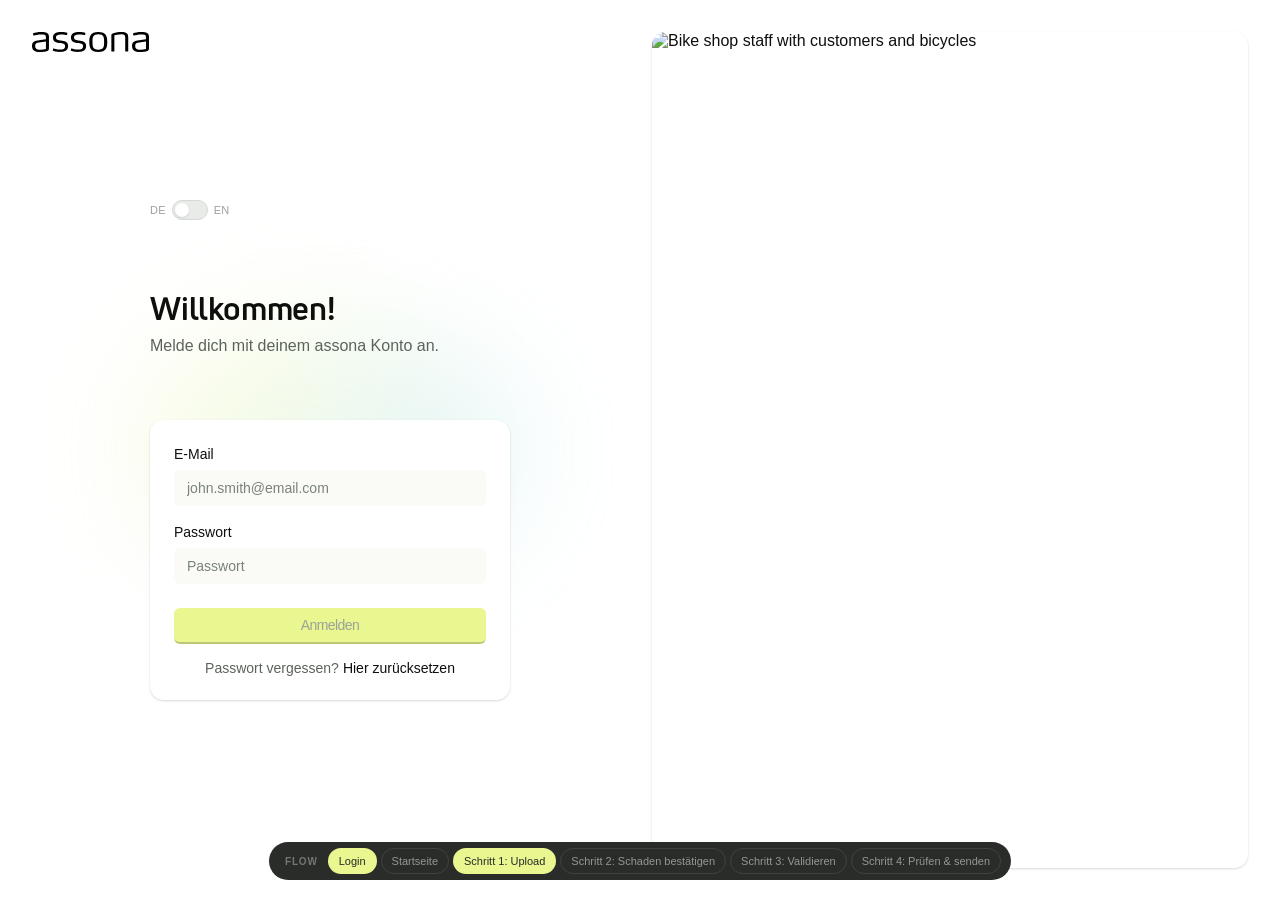
==== index.html @ 12885ab1 "New repository for assona-claims-funnel-prototype Pushing MVP prototype files to Github repository -" ====
<!DOCTYPE html>
<html lang="en">
  <head>
    <meta charset="UTF-8" />
    <meta
      name="viewport"
      content="width=device-width, initial-scale=1.0"
    />
    <title>Assona – Claims Funnel Prototype</title>
    <!-- Canonical design tokens from Figma export -->
    <link
      rel="stylesheet"
      href="resources/Tailwind%20config/assona-design-tokens.css"
    />
    <!-- Legacy → canonical token bridge -->
    <link
      rel="stylesheet"
      href="styles/tokens-bridge.css"
    />
    <!-- Shared layout + stepper/nav styles -->
    <link
      rel="stylesheet"
      href="styles/base.css"
    />
    <!-- Step 1 Upload + PDF card + agent + error overlay -->
    <link
      rel="stylesheet"
      href="styles/upload.css"
    />
    <!-- Step 2 Confirm Damage -->
    <link
      rel="stylesheet"
      href="styles/damage.css"
    />
    <!-- Step 3 Validate (accordion, Bauteil, Type VR/HR) -->
    <link
      rel="stylesheet"
      href="styles/validation.css"
    />
    <!-- Step 4 Review & Submit (summary card, modals) -->
    <link
      rel="stylesheet"
      href="styles/review.css"
    />
    <!-- Login + Welcome screens -->
    <link
      rel="stylesheet"
      href="styles/login.css"
    />
    <!-- Tabler Icons: https://tabler.io/icons -->
    <link
      rel="stylesheet"
      href="https://cdn.jsdelivr.net/npm/@tabler/icons-webfont@latest/tabler-icons.min.css"
    />
    <script src="locales/bundle.js"></script>
  </head>
  <body>
    <!-- View: Login -->
    <div id="view-login" class="view-screen active">
      <div class="login-shell">
        <div class="login-left">
          <div class="login-logo">
            <img
              src="images/logo/assona-simple_black.svg"
              alt=""
              class="login-logo-img"
              data-i18n-alt="common.logoAlt"
            />
          </div>
          <div class="login-form-wrap">
            <div class="login-grad"></div>
            <div class="login-lang-row login-lang-row-above-title">
              <span class="login-lang-label" aria-hidden="true">DE</span>
              <button type="button" class="login-lang-toggle" id="login-lang-toggle" aria-pressed="true" aria-label="Sprache: Deutsch / Language: English">
                <span class="login-lang-knob"></span>
              </button>
              <span class="login-lang-label" aria-hidden="true">EN</span>
            </div>
            <div class="login-heading">
              <h1 class="login-title" data-i18n="auth.login.title">Willkommen!</h1>
              <p class="login-sub" data-i18n="auth.login.subtitle">Melde dich mit deinem assona Konto an.</p>
            </div>
            <div class="login-card">
              <div class="login-card-stack">
                <div class="field-group">
                  <label class="field-label" for="l-email" data-i18n="auth.login.emailLabel">E‑Mail</label>
                  <div class="field-wrap">
                    <input
                      id="l-email"
                      class="field-input"
                      type="text"
                      inputmode="email"
                      placeholder="john.smith@email.com"
                      autocomplete="email"
                      data-i18n-placeholder="auth.login.emailPlaceholder"
                    />
                  </div>
                </div>
                <div class="field-group">
                  <label class="field-label" for="l-pass" data-i18n="auth.login.passwordLabel">Passwort</label>
                  <div class="field-wrap">
                    <input
                      id="l-pass"
                      class="field-input"
                      type="password"
                      placeholder="Passwort"
                      autocomplete="current-password"
                      data-i18n-placeholder="auth.login.passwordPlaceholder"
                    />
                    <button class="eye-btn" id="l-eye" type="button" data-i18n-aria-label="auth.login.togglePasswordAria">
                      <i id="l-eye-off" class="ti ti-eye icon-eye"></i>
                      <i id="l-eye-on" class="ti ti-eye-off icon-eye icon-eye--hidden"></i>
                    </button>
                  </div>
                </div>
                <div class="err-msg" id="l-err" data-i18n="auth.login.errorMessage">Die eingegebene E‑Mail-Adresse oder das Passwort ist nicht korrekt. Bitte überprüfe deine Eingabe und versuche es erneut.</div>
              </div>
              <div class="login-actions">
                <button class="btn-primary" id="l-btn" type="button" data-i18n="auth.login.submit">
                  Anmelden
                </button>
                <div class="forgot-row">
                  <span class="forgot-text" data-i18n="auth.login.forgotText">Passwort vergessen?</span>
                  <a class="forgot-link" href="#" data-i18n="auth.login.forgotLink">Hier zurücksetzen</a>
                </div>
              </div>
            </div>
          </div>
        </div>
        <div class="login-right">
          <div class="login-hero-grad"></div>
          <div class="login-hero-bikes">
            <img
              src="images/Bike%20Image.png"
              alt="Bike shop staff with customers and bicycles"
              class="login-hero-img"
            />
          </div>
        </div>
      </div>
    </div>

    <!-- View: Welcome (Homepage) -->
    <div id="view-home" class="view-screen">
      <div class="login-shell">
        <div class="login-left">
          <div class="login-logo">
            <img
              src="images/logo/assona-simple_black.svg"
              alt=""
              class="login-logo-img"
              data-i18n-alt="common.logoAlt"
            />
          </div>
          <div class="login-form-wrap">
            <div class="login-grad"></div>
            <div class="login-heading">
              <h1 class="login-title" data-i18n="auth.welcome.title">Willkommen, Bike Shop Berlin!</h1>
            </div>
            <div class="login-card">
              <p class="welcome-signed"><span data-i18n="auth.welcome.signedInAs">Du bist angemeldet als</span> <a href="#">admin@bikeshopberlin.de</a></p>
              <div class="welcome-ctas">
                <button class="btn-cta-primary" id="btn-welcome-report" type="button">
                  <i class="ti ti-file-report" aria-hidden="true"></i>
                  <span data-i18n="auth.welcome.reportClaim">Versicherungsfall melden</span>
                </button>
                <button class="btn-cta-secondary" id="btn-welcome-theft" type="button">
                  <i class="ti ti-bike" aria-hidden="true"></i>
                  <span data-i18n="auth.welcome.reportTheft">Diebstahl melden</span>
                </button>
                <button class="btn-logout" id="btn-welcome-logout" type="button">
                  <i class="ti ti-logout" aria-hidden="true"></i>
                  <span data-i18n="auth.welcome.logout">Abmelden</span>
                </button>
              </div>
            </div>
          </div>
        </div>
        <div class="login-right">
          <div class="login-hero-grad"></div>
          <div class="login-hero-bikes">
            <img
              src="images/Woman%20Image.png"
              alt="Customer filling a claim on a tablet"
              class="login-hero-img"
            />
          </div>
        </div>
      </div>
    </div>

    <!-- View: Funnel (4-step claim flow) -->
    <div id="view-funnel" class="view-screen">
      <div class="modal-shell">
        <!-- Nav Header (@nav-header) -->
        <header class="nav-header" data-component="@nav-header">
          <div class="nav-breadcrumb">
            <div class="nav-logo-dot">
              <img
                src="images/logo/Logo%20Avatar.svg"
                alt="Assona"
                class="nav-logo-img"
              />
            </div>
            <span class="nav-crumb-sep">›</span>
            <span class="nav-crumb" data-i18n="nav.breadcrumbHome">Startseite</span>
            <span class="nav-crumb-sep">›</span>
            <span class="nav-crumb active" data-i18n="nav.breadcrumbNewClaim">Neuer Schadenfall</span>
          </div>
          <button class="nav-close" type="button" data-i18n-aria-label="nav.closeAria">
            <i class="ti ti-x" aria-hidden="true"></i>
          </button>
        </header>

        <!-- Stepper (@stepper) -->
        <div
          class="stepper-wrap"
          data-component="@stepper"
        >
          <div class="stepper">
            <!-- Step 1 -->
            <div class="step-item">
              <div class="step-inline">
                <div class="step-line step-line--transparent"></div>
                <div class="step-dot">1</div>
                <div class="step-line"></div>
              </div>
              <span class="step-label" data-i18n="stepper.step1">Upload</span>
            </div>
            <!-- Step 2 -->
            <div class="step-item">
              <div class="step-inline">
                <div class="step-line"></div>
                <div class="step-dot">2</div>
                <div class="step-line"></div>
              </div>
              <span class="step-label" data-i18n="stepper.step2">Schaden bestätigen</span>
            </div>
            <!-- Step 3 -->
            <div class="step-item">
              <div class="step-inline">
                <div class="step-line"></div>
                <div class="step-dot">3</div>
                <div class="step-line"></div>
              </div>
              <span class="step-label" data-i18n="stepper.step3">Validieren</span>
            </div>
            <!-- Step 4 -->
            <div class="step-item">
              <div class="step-inline">
                <div class="step-line"></div>
                <div class="step-dot">4</div>
                <div class="step-line step-line--transparent"></div>
              </div>
              <span class="step-label" data-i18n="stepper.step4">Prüfen & senden</span>
            </div>
          </div>
        </div>

        <!-- Main content area: current step view is rendered here -->
        <main
          class="modal-content"
          aria-live="polite"
        >
          <input
            type="file"
            id="pdf-file-input"
            accept=".pdf,application/pdf"
            data-i18n-aria-label="upload.fileInputAria"
          />
          <div
            id="step-root"
            data-current-step="1"
          ></div>
        </main>

        <!-- PDF error overlay (step 1): shown when file is not a valid PDF -->
        <div class="pdf-error-overlay" id="pdf-error-overlay" aria-modal="true" aria-labelledby="pdf-error-title" role="dialog">
          <div class="pdf-error-dialog">
            <div class="pdf-error-header">
              <div class="pdf-error-title-row">
                <i class="ti ti-alert-triangle icon-alert" aria-hidden="true"></i>
                <span class="pdf-error-title" id="pdf-error-title" data-i18n="upload.pdfError.title">Wir konnten keine Daten aus deiner Rechnung extrahieren</span>
              </div>
              <button type="button" class="pdf-error-close" data-i18n-aria-label="upload.pdfError.closeAria">
                <i class="ti ti-x" aria-hidden="true"></i>
              </button>
            </div>
            <div class="pdf-error-body">
              <p class="pdf-error-text" data-i18n="upload.pdfError.body">Bitte versuche es mit einem neuen Datei-Upload erneut oder fahre mit der manuellen Bearbeitung im aktuellen Portal fort.</p>
            </div>
            <div class="pdf-error-footer">
              <button type="button" class="pdf-error-btn-secondary">
                <i class="ti ti-upload" aria-hidden="true"></i>
                <span data-i18n="upload.pdfError.uploadNew">Neue Rechnung hochladen</span>
              </button>
              <button type="button" class="pdf-error-btn-primary" data-i18n="upload.pdfError.continueManual">Mit manueller Bearbeitung fortfahren</button>
            </div>
          </div>
        </div>

        <!-- Step 3: validation tooltip & Bauteil dropdown (fixed, used when step 3 is active) -->
        <div id="validate-tooltip" aria-hidden="true" data-i18n="validation.tooltipCheck">Feld prüfen</div>
        <div id="bauteil-dropdown" role="listbox" data-i18n-aria-label="validation.bauteilAria"></div>
      </div>
    </div>

    <!-- Proto nav: Login | Welcome | Funnel steps -->
    <nav class="proto-nav" data-component="@proto-nav">
      <span class="proto-label" data-i18n="proto.flow">Flow</span>
      <button class="proto-btn cur" type="button" data-view-link="login" data-i18n="proto.login">Login</button>
      <button class="proto-btn" type="button" data-view-link="home" data-i18n="proto.home">Startseite</button>
      <button class="proto-btn" type="button" data-step-link="1" data-i18n="proto.step1">Schritt 1: Upload</button>
      <button class="proto-btn" type="button" data-step-link="2" data-i18n="proto.step2">Schritt 2: Schaden bestätigen</button>
      <button class="proto-btn" type="button" data-step-link="3" data-i18n="proto.step3">Schritt 3: Validieren</button>
      <button class="proto-btn" type="button" data-step-link="4" data-i18n="proto.step4">Schritt 4: Prüfen & senden</button>
    </nav>

    <script src="https://cdnjs.cloudflare.com/ajax/libs/pdf.js/3.11.174/pdf.min.js"></script>
    <script src="https://cdn.jsdelivr.net/npm/canvas-confetti@1.9.3/dist/confetti.browser.min.js"></script>
    <script type="module" src="scripts/app.js"></script>
  </body>
</html>
---- styles/tokens-bridge.css ----
/* Assona tokens bridge
 * Maps legacy prototype CSS variables (p*, a*, n*, e*, s*, etc.)
 * to the canonical design tokens defined in `Tailwind config/assona-design-tokens.css`.
 *
 * This lets existing step-specific styles keep their variable names
 * while the underlying values come from the shared design system.
 */

:root {
  /* Primary Teal (legacy --p*) → primary petrol scale */
  --p50:  var(--color-primary-50);
  --p100: var(--color-primary-100);
  --p200: var(--color-primary-200);
  --p300: var(--color-primary-300);
  --p400: var(--color-primary-400);
  --p500: var(--color-primary-500);
  --p600: var(--color-primary-600);
  --p700: var(--color-primary-700);

  /* Accent Lime (legacy --a*) → yellow‑green / accent scale */
  --a200: var(--color-accent-200);
  --a300: var(--color-accent-300);
  --a400: var(--color-accent-400);
  --a500: var(--color-accent-500);
  --a700: var(--color-accent-700);

  /* Neutral Green‑Gray (legacy --n*) → neutral scale */
  --n0:    var(--color-neutral-0);
  --n50:   var(--color-neutral-50);
  --n100:  var(--color-neutral-100);
  --n200:  var(--color-neutral-200);
  --n300:  var(--color-neutral-300);
  --n400:  var(--color-neutral-400);
  --n500:  var(--color-neutral-500);
  --n600:  var(--color-neutral-600);
  --n700:  var(--color-neutral-700);
  --n800:  var(--color-neutral-800);
  --n900:  var(--color-neutral-900);
  --n1000: var(--color-neutral-1000);

  /* Error Coral (legacy --e*) → red / error scale */
  --e50:  var(--color-error-50);
  --e100: var(--color-error-100);
  --e300: var(--color-error-300);
  --e600: var(--color-error-600);
  --e700: var(--color-error-700);

  /* Success (legacy --s*) → success scale */
  --s50:  var(--color-success-50,  #F0FDF4);
  --s100: var(--color-success-100, #DCFCE7);
  --s500: var(--color-success-500);
  --s600: var(--color-success-600);
  --s700: var(--color-success-700);

  /* Pastel Petrol (legacy --petrol*) → pastel petrol scale */
  --petrol100: var(--color-petrol-100);
  --petrol200: var(--color-petrol-200);

  /* Pastel Yellow (legacy --pastelY*) → pastel sage (earthy) scale */
  --pastelY50:  var(--color-sage-50);
  --pastelY100: var(--color-sage-100);
  --pastelY200: var(--color-sage-200);

  /* Typography families (legacy ff vars) → token families */
  /* Headings: prefer Uni Neue, fallback to Inter */
  --ff-heading: 'Uni Neue', var(--font-family-heading, 'Inter', sans-serif);
  /* Body: Inter */
  --ff-body:    var(--font-family-body, 'Inter', sans-serif);

  /* Radii and shadows: reuse system tokens where possible */
  --r-xs:  var(--radius-xs, 4px);
  --r-sm:  var(--radius-sm, 6px);
  --r-md:  var(--radius-md, 10px);
  --r-lg:  var(--radius-lg, 14px);
  --r-xl:  var(--radius-xl, 20px);

  --shadow-xs:      var(--shadow-xs);
  --shadow-sm:      var(--shadow-sm);
  --shadow-md:      var(--shadow-md);
  --shadow-lg:      var(--shadow-lg);
  --shadow-overlay: var(--shadow-modal, var(--shadow-xl));
}
---- styles/base.css ----
/* Assona prototype – shared layout + core components
 * Uses design tokens from `Tailwind config/assona-design-tokens.css`
 * and legacy aliases from `styles/tokens-bridge.css`.
 */

/* Reset + base */
@font-face {
  font-family: 'Uni Neue';
  src:
    url('../resources/Design%20tokens/3-Typography/Uni-Neue-Font/Uni-Neue-Bold.woff2')
      format('woff2'),
    url('../resources/Design%20tokens/3-Typography/Uni-Neue-Font/Uni-Neue-Bold.otf')
      format('opentype');
  font-weight: 700;
  font-style: normal;
  font-display: swap;
}

@font-face {
  font-family: 'Uni Neue';
  src:
    url('../resources/Design%20tokens/3-Typography/Uni-Neue-Font/Uni-Neue-Regular.woff2')
      format('woff2'),
    url('../resources/Design%20tokens/3-Typography/Uni-Neue-Font/Uni-Neue-Regular.otf')
      format('opentype');
  font-weight: 400;
  font-style: normal;
  font-display: swap;
}

*,
*::before,
*::after {
  box-sizing: border-box;
  margin: 0;
  padding: 0;
}

html,
body {
  width: 100%;
  height: 100%;
  overflow: hidden;
  background: var(--color-sage-50, #fafbf7);
  font-family: var(--ff-body, system-ui, -apple-system, BlinkMacSystemFont, sans-serif);
  color: var(--color-text-primary, #0d0f0d);
}

svg {
  display: block;
}

button {
  font-family: inherit;
  border: none;
  background: none;
  padding: 0;
  color: inherit;
}

/* App shell – single viewport modal wrapper */
.app-shell {
  position: fixed;
  inset: 8px;
  display: flex;
  align-items: stretch;
  justify-content: stretch;
}

.modal-shell {
  position: relative;
  width: 100%;
  height: 100%;
  background: var(--n0);
  border-radius: var(--r-lg);
  box-shadow: none;
  display: flex;
  flex-direction: column;
  overflow: hidden;
}

@media (max-width: 1023px) {
  .modal-shell {
    overflow-y: auto;
  }
}

/* Nav header */
.nav-header {
  background: var(--n0);
  height: 40px;
  display: flex;
  align-items: center;
  justify-content: space-between;
  padding: 0 24px;
  border-bottom: 1px solid var(--n100);
  flex-shrink: 0;
}

.nav-breadcrumb {
  display: flex;
  align-items: center;
  gap: 6px;
}

.nav-logo-dot {
  display: flex;
  align-items: center;
  justify-content: center;
}

.nav-logo-img {
  display: block;
  height: 16px;
  width: auto;
}

.nav-crumb-sep {
  color: var(--n400);
  font-size: 13px;
}

.nav-crumb {
  font-size: 14px;
  color: var(--n600);
}

.nav-crumb.active {
  color: var(--n1000);
}

.nav-close {
  width: 20px;
  height: 20px;
  cursor: pointer;
  color: var(--n600);
  display: flex;
  align-items: center;
  justify-content: center;
  border-radius: 4px;
  transition: background 0.15s, color 0.15s;
}

.nav-close:hover {
  background: var(--n100);
  color: var(--n900);
}

.nav-close .ti {
  font-size: 1.125rem;
}

/* Stepper */
.stepper-wrap {
  height: 80px;
  display: flex;
  align-items: center;
  justify-content: center;
  padding: 16px;
  flex-shrink: 0;
}

.stepper {
  display: flex;
  align-items: flex-start;
  width: 640px;
}

.step-item {
  flex: 1;
  display: flex;
  flex-direction: column;
  gap: 4px;
  align-items: center;
}

.step-inline {
  display: flex;
  align-items: center;
  width: 100%;
  gap: 8px;
}

.step-line {
  flex: 1;
  height: 1px;
  background: var(--n200);
  min-width: 0;
}

.step-line--transparent {
  background: transparent;
}

.step-line.done {
  background: var(--a400);
}

.step-line.hidden {
  background: transparent;
}

.step-dot {
  width: 28px;
  height: 28px;
  border-radius: 999px;
  flex-shrink: 0;
  display: flex;
  align-items: center;
  justify-content: center;
  font-size: 12px;
  font-weight: 600;
  background: var(--n100);
  color: var(--n500);
}

.step-dot.active {
  background: var(--a400);
  color: var(--n1000);
  box-shadow: var(--shadow-xs);
}

.step-dot.done {
  background: var(--a400);
  color: var(--n1000);
}

.step-dot.done .ti {
  font-size: 14px;
}

.step-label {
  font-size: 14px;
  color: var(--n500);
  display: block;
  width: 100%;
  text-align: center;
  white-space: nowrap;
}

/* For first and last steps, the hidden line should not
   occupy flex space, so the dot remains centered in the step. */
/* Hidden connector lines keep layout but are visually invisible */
.step-line.hidden {
  background: transparent;
}

.step-label.active {
  color: var(--n1000);
  font-weight: 500;
}

.step-label.done {
  color: var(--n700);
}

/* Global heading typography – Uni Neue */
h1,
h2,
h3 {
  font-family: 'Uni Neue', var(--ff-heading), system-ui, -apple-system,
    BlinkMacSystemFont, sans-serif;
  font-weight: 700;
}

h4 {
  font-family: 'Uni Neue', var(--ff-heading), system-ui, -apple-system,
    BlinkMacSystemFont, sans-serif;
  font-weight: 400;
}

/* Content area */
.modal-content {
  flex: 1;
  min-height: 0;
  display: flex;
  align-items: stretch;
  overflow-y: auto;
  overflow-x: hidden;
  position: relative;
}

#step-root {
  position: relative;
  flex: 1;
  min-height: 0;
  min-width: 0;
  display: flex;
  flex-direction: column;
  align-items: stretch;
}

/* Generic confirmation overlay (used by validation/review back dialogs) */
.confirm-overlay {
  position: fixed;
  inset: 0;
  z-index: 120;
  background: rgba(13, 15, 13, 0.28);
  display: none;
  align-items: center;
  justify-content: center;
}
.confirm-overlay.visible {
  display: flex;
}
.confirm-modal {
  width: 400px;
  max-width: calc(100vw - 40px);
  background: #ffffff;
  border-radius: var(--r-lg);
  box-shadow: var(--shadow-modal, 0 18px 45px rgba(5, 8, 16, 0.18));
  display: flex;
  flex-direction: column;
  overflow: hidden;
}
.confirm-modal-header {
  padding: 20px 24px 8px;
}
.confirm-modal-title {
  font-family: var(--ff-heading);
  font-size: 18px;
  font-weight: 700;
  color: var(--n1000);
}
.confirm-modal-body {
  padding: 0 24px 16px;
  font-size: 14px;
  color: var(--n700);
  line-height: 20px;
}
.confirm-modal-footer {
  padding: 16px 24px 20px;
  display: flex;
  justify-content: flex-end;
  gap: 12px;
  border-top: 1px solid var(--n100);
}
.confirm-btn-secondary {
  height: 40px;
  padding: 0 16px;
  border-radius: var(--r-sm);
  border: 1px solid var(--n200);
  background: var(--n0);
  font-family: var(--ff-body);
  font-size: 14px;
  font-weight: 500;
  color: var(--n700);
  cursor: pointer;
  transition: background 0.15s;
}
.confirm-btn-secondary:hover {
  background: var(--n50);
}
.confirm-btn-primary {
  height: 40px;
  padding: 0 18px;
  border-radius: var(--r-sm);
  border: none;
  border-bottom: 2px solid rgba(5, 8, 16, 0.2);
  background: var(--a300);
  font-family: var(--ff-body);
  font-size: 14px;
  font-weight: 500;
  color: var(--n1000);
  cursor: pointer;
  transition: all 0.15s;
}
.confirm-btn-primary:hover {
  background: var(--a400);
  transform: translateY(-1px);
}

/* Proto nav (bottom floating bar) */
.proto-nav {
  position: fixed;
  bottom: 20px;
  left: 50%;
  transform: translateX(-50%);
  background: rgba(13, 15, 13, 0.88);
  backdrop-filter: blur(12px);
  border-radius: 100px;
  padding: 6px 10px;
  display: flex;
  align-items: center;
  gap: 4px;
  z-index: 999;
  box-shadow: var(--shadow-lg);
}

.proto-label {
  font-size: 10px;
  font-weight: 600;
  color: rgba(255, 255, 255, 0.35);
  letter-spacing: 0.8px;
  text-transform: uppercase;
  padding: 0 6px;
}

.proto-btn {
  height: 26px;
  padding: 0 10px;
  border-radius: 100px;
  border: 1px solid rgba(255, 255, 255, 0.1);
  background: transparent;
  font-size: 11px;
  font-weight: 500;
  color: rgba(255, 255, 255, 0.5);
  cursor: pointer;
  transition: all 0.15s;
  white-space: nowrap;
  text-decoration: none;
  display: flex;
  align-items: center;
}

.proto-btn:hover {
  background: rgba(255, 255, 255, 0.1);
  color: #ffffff;
}

.proto-btn.cur {
  background: var(--a300);
  border-color: transparent;
  color: var(--n900);
}

/* Generic helpers */
.hidden {
  display: none !important;
}

.visually-hidden {
  position: absolute;
  width: 1px;
  height: 1px;
  padding: 0;
  margin: -1px;
  overflow: hidden;
  clip: rect(0, 0, 0, 0);
  border: 0;
}
---- styles/upload.css ----
/* Step 1 – Upload (idle → loading → agent + PDF card).
 * Shared: PDF card, agent steps, PDF error overlay. Icons: Tabler (tabler.io/icons).
 */

@keyframes spin {
  to { transform: rotate(360deg); }
}

#pdf-file-input {
  display: none;
}

/* ─── Upload content & card (Figma: node 4390-131586) ─── */
.upload-content {
  flex: 1;
  display: flex;
  align-items: center;
  justify-content: center;
  background: #ffffff;
  padding: 24px;
  position: relative;
}
/* Soft gradient behind upload card (Figma: depth behind card) */
.upload-content .upload-grad {
  position: absolute;
  width: 560px;
  height: 320px;
  left: 50%;
  top: 50%;
  transform: translate(-50%, -50%);
  opacity: 0.35;
  pointer-events: none;
  z-index: 0;
}
.upload-content .upload-grad::before {
  content: '';
  position: absolute;
  inset: 0;
  background: linear-gradient(125.5deg, rgba(234, 246, 143, 0.6) 18.7%, rgba(144, 214, 218, 0.5) 68.7%);
  filter: blur(55px);
  border-radius: 50%;
}
.upload-card {
  width: 448px;
  background: #ffffff;
  border-radius: var(--r-lg);
  box-shadow: var(--shadow-sm, 0 1px 3px rgba(0, 0, 0, 0.1), 0 1px 2px rgba(0, 0, 0, 0.06));
  padding: 40px 32px 32px;
  display: flex;
  flex-direction: column;
  gap: 24px;
  align-items: center;
  position: relative;
  z-index: 1;
}
.upload-header {
  text-align: center;
  display: flex;
  flex-direction: column;
  gap: 8px;
}
.upload-title {
  font-family: var(--ff-heading);
  font-weight: 800;
  font-size: 24px;
  line-height: 28px;
  letter-spacing: -0.14px;
  color: var(--n1000);
}
.upload-sub {
  font-size: 16px;
  color: var(--n700);
}
.upload-zone {
  display: flex;
  flex-direction: column;
  gap: 12px;
  align-items: center;
}
.btn-upload {
  height: 44px;
  padding: 0 20px;
  border-radius: var(--r-sm);
  border: none;
  border-bottom: 2px solid rgba(5, 8, 16, 0.2);
  background: var(--a300);
  font-family: var(--ff-body);
  font-size: 16px;
  font-weight: 500;
  color: var(--n1000);
  cursor: pointer;
  display: flex;
  align-items: center;
  gap: 8px;
  transition: all 0.2s;
}
.btn-upload:hover {
  background: var(--a500);
  transform: translateY(-1px);
  box-shadow: 0 4px 12px rgba(0, 0, 0, 0.15);
}
.upload-or {
  font-size: 12px;
  color: var(--n700);
}
.upload-drag {
  font-size: 14px;
  color: var(--n1000);
  cursor: pointer;
}
.upload-drag:hover {
  text-decoration: underline;
}

.upload-drop-area {
  position: absolute;
  inset: 0;
  border: 2px dashed var(--n300);
  border-radius: var(--r-lg);
  opacity: 0;
  transition: opacity 0.2s;
  pointer-events: none;
}
.upload-drop-area.drag {
  opacity: 1;
  background: rgba(77, 181, 196, 0.04);
}

/* ─── Loading preview (Figma: 4390-131598) ─── */
.upload-preview-loading {
  display: none;
  flex: 1;
  min-height: 0;
  align-items: center;
  justify-content: center;
  position: absolute;
  inset: 0;
  z-index: 2;
  background: #ffffff;
  overflow: hidden;
}
/* Gradient behind loading preview card */
.upload-preview-loading::before {
  content: '';
  position: absolute;
  inset: 0;
  width: 100%;
  height: 100%;
  background: radial-gradient(ellipse 70% 60% at 50% 45%, rgba(234, 246, 143, 0.35) 0%, transparent 55%),
              radial-gradient(ellipse 60% 50% at 50% 55%, rgba(144, 214, 218, 0.25) 0%, transparent 50%);
  pointer-events: none;
  z-index: 0;
}
.upload-preview-loading.active {
  display: flex !important;
}
/* Loading preview card (Figma: node 4390-131598) */
.loading-preview-card {
  position: relative;
  z-index: 1;
  width: 340px;
  background: #ffffff;
  border-radius: 14px;
  box-shadow: var(--shadow-md, 0 4px 6px rgba(0, 0, 0, 0.07), 0 2px 4px rgba(0, 0, 0, 0.06));
  padding: 36px 32px 32px;
  display: flex;
  flex-direction: column;
  align-items: center;
  gap: 14px;
}
.loading-preview-text {
  font-size: 14px;
  font-weight: 400;
  color: var(--n700, #5c635c);
  line-height: 20px;
}
.loading-spinner {
  width: 22px;
  height: 22px;
  border: 2px solid var(--n200, #e8ebe8);
  border-top-color: var(--n700, #5c635c);
  border-radius: 50%;
  animation: spin 0.75s linear infinite;
}

/* ─── Agent split: 50% left, 50% right, fixed 24px gutter; PDF right-aligned, steps left-aligned ─── */
.upload-agent {
  display: none;
  position: absolute;
  inset: 0;
  padding: 24px 16px;
  gap: 24px;
  align-items: stretch;
  justify-content: stretch;
  overflow: visible;
  background: #ffffff;
}
.upload-agent.active {
  display: flex !important;
  z-index: 1;
}

/* Left panel: 50%. PDF card anchored to the right edge; overflow: visible so shadow is not clipped. */
.upload-agent-left {
  flex: 1 1 0;
  min-width: 0;
  display: flex;
  align-items: flex-start;
  justify-content: flex-end;
  padding: 0;
  overflow: visible;
  position: relative;
  transition: padding 0.25s cubic-bezier(0.4, 0, 0.2, 1);
}
.upload-agent-left .pdf-card {
  margin-left: auto;
}
.upload-agent-left.pdf-expanded {
  align-items: stretch;
  justify-content: stretch;
}
/* Expand from top-right: card stays anchored at top-right and grows left/down. */
.upload-agent-left.pdf-expanded .pdf-card {
  position: absolute;
  right: 0;
  top: 0;
  width: 100%;
  height: 100%;
  margin-left: 0;
}
.upload-agent-right-inner {
  width: 100%;
  max-width: 208px;
  display: flex;
  flex-direction: column;
  gap: 4px;
}

/* Right panel: 50%. Steps block anchored to the left edge (align-items: flex-start). */
.upload-agent-right {
  flex: 1 1 0;
  min-width: 0;
  display: flex;
  flex-direction: column;
  align-items: flex-start;
  justify-content: flex-start;
  padding: 0;
  overflow: auto;
}

/* ─── PDF card (same as index_03: expand/collapse) ─── */
.pdf-card {
  width: 416px;
  height: 474px;
  flex-shrink: 0;
  background: #ffffff;
  border-radius: 14px;
  box-shadow: 0 10px 24px rgba(0, 0, 0, 0.08), 0 4px 6px rgba(0, 0, 0, 0.05);
  display: flex;
  flex-direction: column;
  overflow: hidden;
  transition: width 0.25s cubic-bezier(0.4, 0, 0.2, 1),
              height 0.25s cubic-bezier(0.4, 0, 0.2, 1),
              border-radius 0.25s cubic-bezier(0.4, 0, 0.2, 1);
}
.pdf-card.expanded {
  border-radius: 10px;
}
.pdf-toolbar {
  height: 40px;
  flex-shrink: 0;
  display: flex;
  align-items: center;
  justify-content: space-between;
  padding: 0 14px;
  border-bottom: 0.833px solid #e8ebe8;
  background: #ffffff;
}
.pdf-nav {
  display: flex;
  align-items: center;
  gap: 7px;
}
.pdf-nav-btn {
  width: 24px;
  height: 24px;
  border-radius: 6.75px;
  border: 0.833px solid rgba(0, 0, 0, 0.1);
  background: #ffffff;
  opacity: 0.5;
  font-size: 15px;
  line-height: 1;
  color: #282b28;
  cursor: pointer;
  display: flex;
  align-items: center;
  justify-content: center;
  transition: opacity 0.15s;
}
.pdf-nav-btn:hover {
  opacity: 0.8;
}
.pdf-page-info {
  font-size: 12.25px;
  color: #5c635c;
  margin: 0 4px;
  white-space: nowrap;
}
.pdf-toolbar-right {
  display: flex;
  align-items: center;
  gap: 8px;
  margin-left: auto;
}
.pdf-toolbar-divider {
  width: 1px;
  height: 16px;
  background: rgba(5, 8, 16, 0.1);
  flex-shrink: 0;
}
.pdf-expand-btn {
  width: 24px;
  height: 24px;
  border-radius: 6.75px;
  border: 0.833px solid rgba(0, 0, 0, 0.1);
  background: #fff;
  flex-shrink: 0;
  display: flex;
  align-items: center;
  justify-content: center;
  cursor: pointer;
  transition: background 0.15s;
  color: var(--n700);
}
.pdf-expand-btn:hover {
  background: var(--n100);
}
.pdf-expand-btn.active {
  background: var(--pastelY100, #f5f7ed);
  border-color: var(--a400);
  color: var(--n900);
}
.pdf-zoom {
  display: flex;
  align-items: center;
  gap: 7px;
}
.pdf-zoom-btn {
  width: 24px;
  height: 24px;
  border-radius: 6.75px;
  border: 0.833px solid rgba(0, 0, 0, 0.1);
  background: #ffffff;
  font-size: 15px;
  line-height: 1;
  color: #282b28;
  cursor: pointer;
  display: flex;
  align-items: center;
  justify-content: center;
  transition: background 0.15s;
}
.pdf-zoom-btn:hover {
  background: #f4f6f4;
}
.pdf-zoom span {
  font-size: 12.25px;
  color: #5c635c;
  min-width: 32px;
  text-align: center;
}
.pdf-body {
  flex: 1;
  min-height: 0;
  overflow: hidden;
  display: flex;
  flex-direction: column;
  background: #f5f7ed;
}

/* PDF.js canvas viewer (shown when a PDF is loaded) */
.pdf-canvas-wrap {
  flex: 1;
  overflow: scroll;
  display: none;
  background: #f5f7ed;
  padding: 12px;
  box-sizing: border-box;
  min-width: 0;
  align-items: center;
  justify-content: center;
  scrollbar-width: none;
  -ms-overflow-style: none;
}
.pdf-canvas-wrap.loaded {
  display: flex;
}
.pdf-canvas-wrap::-webkit-scrollbar {
  width: 0;
  height: 0;
  background: transparent;
}
#pdf-canvas {
  display: block;
  box-shadow: 0 2px 8px rgba(0, 0, 0, 0.15);
  border-radius: 2px;
  max-width: none;
}

.pdf-real-iframe {
  width: 100%;
  flex: 1;
  border: none;
  display: block;
}
.pdf-fallback {
  display: block;
  flex: 1;
  overflow: auto;
  padding: 12px;
  font-size: 8px;
  color: #5c635c;
  line-height: 1.5;
  background: #ffffff;
  /* Hide scrollbar, keep scroll behaviour */
  scrollbar-width: none;
  -ms-overflow-style: none;
}
.pdf-fallback::-webkit-scrollbar {
  display: none;
  width: 0;
  height: 0;
}
.pdf-filename {
  height: 32px;
  flex-shrink: 0;
  display: flex;
  align-items: center;
  justify-content: center;
  gap: 6px;
  padding: 0 12px;
  border-top: 0.833px solid #e8ebe8;
  background: #ffffff;
  font-size: 12px;
  color: #5c635c;
}
.pdf-filename-name {
  white-space: nowrap;
  overflow: hidden;
  text-overflow: ellipsis;
}
.pdf-filename-refresh {
  cursor: pointer;
  color: #9ba29b;
  flex-shrink: 0;
}
.pdf-filename-refresh:hover {
  color: #282b28;
}

/* ─── Agent steps (Figma: 4390-131948 – colors and spacing) ─── */
.agent-step {
  width: 100%;
  display: flex;
  align-items: center;
  gap: 12px;
  padding: 16px 20px;
  border-radius: 6px;
  font-size: 14px;
  line-height: 20px;
  color: var(--color-neutral-1000, #0d0f0d);
  transition: background 0.2s ease, color 0.2s ease;
}
.agent-step.pending {
  background: transparent;
  color: var(--color-neutral-500, #9ba29b);
}
.agent-step.checking {
  background: var(--color-neutral-50, #fafbfa);
  color: var(--color-neutral-1000, #0d0f0d);
}
.agent-step.done {
  background: transparent;
  color: var(--color-neutral-1000, #0d0f0d);
}
.agent-step-icon {
  width: 20px;
  height: 20px;
  flex-shrink: 0;
  display: flex;
  align-items: center;
  justify-content: center;
}
.agent-chevron {
  display: flex;
  align-items: center;
  justify-content: center;
  width: 20px;
  height: 20px;
  font-size: 18px;
  font-style: normal;
  line-height: 1;
  color: var(--color-neutral-1000, #0d0f0d);
  animation: spin 1s linear infinite;
}

/* ─── PDF error overlay ─── */
.pdf-error-overlay {
  display: none;
  position: absolute;
  inset: 0;
  z-index: 100;
  background: rgba(63, 63, 70, 0.2);
  backdrop-filter: blur(3px);
  align-items: center;
  justify-content: center;
}
.pdf-error-overlay.open {
  display: flex;
}
.pdf-error-dialog {
  background: #fff;
  border: 1px solid rgba(5, 8, 16, 0.1);
  border-radius: 20px;
  box-shadow: 0 4px 4px rgba(0, 0, 0, 0.08);
  width: 512px;
  display: flex;
  flex-direction: column;
  overflow: hidden;
  animation: popover-in 0.2s cubic-bezier(0.16, 1, 0.3, 1);
}
@keyframes popover-in {
  from { opacity: 0; transform: scale(0.96) translateY(6px); }
  to { opacity: 1; transform: none; }
}
.pdf-error-header {
  display: flex;
  align-items: flex-start;
  justify-content: space-between;
  gap: 16px;
  padding: 18px 24px 19px;
  border-bottom: 1px solid rgba(5, 8, 16, 0.1);
}
.pdf-error-title-row {
  display: flex;
  align-items: center;
  gap: 8px;
  flex: 1;
}
.pdf-error-title {
  font-family: var(--ff-heading);
  font-size: 18px;
  font-weight: 700;
  line-height: 24px;
  letter-spacing: -0.1px;
  color: #c73715;
}
.pdf-error-close {
  width: 28px;
  height: 28px;
  flex-shrink: 0;
  border-radius: 8px;
  border: none;
  background: transparent;
  color: #7a827a;
  cursor: pointer;
  display: flex;
  align-items: center;
  justify-content: center;
  transition: background 0.15s;
}
.pdf-error-close:hover {
  background: #f4f6f4;
}
.pdf-error-body {
  padding: 20px 24px;
}
.pdf-error-text {
  font-size: 14px;
  font-weight: 400;
  color: #0d0f0d;
  line-height: 20px;
}
.pdf-error-footer {
  display: flex;
  align-items: center;
  justify-content: flex-end;
  gap: 12px;
  padding: 16px 24px;
}
.pdf-error-btn-secondary {
  height: 36px;
  padding: 0 16px;
  display: flex;
  align-items: center;
  gap: 8px;
  border-radius: 6px;
  border: none;
  border-bottom: 2px solid rgba(0, 0, 0, 0.2);
  background: #f4f6f4;
  font-family: var(--ff-body);
  font-size: 14px;
  font-weight: 500;
  color: #0d0f0d;
  cursor: pointer;
  transition: background 0.15s;
}
.pdf-error-btn-secondary:hover {
  background: #e8ebe8;
}
.pdf-error-btn-primary {
  height: 36px;
  padding: 0 16px;
  display: flex;
  align-items: center;
  gap: 8px;
  border-radius: 6px;
  border: none;
  border-bottom: 2px solid rgba(5, 8, 16, 0.2);
  background: #eaf68f;
  font-family: var(--ff-body);
  font-size: 14px;
  font-weight: 500;
  color: #0d0f0d;
  cursor: pointer;
  transition: background 0.15s;
}
.pdf-error-btn-primary:hover {
  background: #e4ec84;
}

/* ─── Responsive breakpoints ─── */

/* Tablet: keep two columns but slightly tighter padding */
@media (max-width: 1023px) {
  .upload-content {
    padding: 20px;
  }

  .upload-card {
    width: 100%;
    max-width: 420px;
  }

  .upload-agent {
    padding: 20px 12px;
  }

  .upload-agent-left,
  .upload-agent-right {
    flex: 0 0 50%;
  }

  .pdf-card {
    width: 380px;
    max-width: 100%;
  }
}

/* Mobile: stack content and PDF vertically */
@media (max-width: 1023px) {
  .upload-content {
    padding: 16px;
    align-items: stretch;
  }

  .upload-card {
    width: 100%;
    max-width: 100%;
    height: 100%;
    padding: 28px 20px 20px;
    display: flex;
    flex-direction: column;
    justify-content: center;
  }

  .upload-agent {
    position: static;
    inset: auto;
    flex-direction: column;
    padding: 16px;
    gap: 16px;
  }

  .upload-agent-left {
    display: none;
  }

  .upload-agent-right {
    flex: none;
    width: 100%;
    padding: 0;
  }

  .upload-agent-right-inner {
    max-width: 100%;
  }

  .pdf-canvas-wrap {
    padding: 8px;
  }

  .pdf-error-dialog {
    width: 100%;
    max-width: 360px;
  }
}
---- styles/damage.css ----
/**
 * Step 2 – Confirm Damage
 * Layout: left PDF panel, right damage panel (alert, damage type, causes, CTA).
 * Matches index_02_damage.html structure.
 */

/* ─── Damage layout: 50% left (PDF), 50% right (form) ─── */
.damage-content {
  flex: 1;
  min-height: 0;
  min-width: 0;
  display: flex;
  gap: 24px;
  overflow-x: hidden;
  overflow-y: visible;
  background: var(--n0, #ffffff);
  padding-bottom: 40px;
}

.damage-left {
  flex: 1 1 0;
  min-width: 0;
  display: flex;
  align-items: flex-start;
  justify-content: flex-end;
  padding: 24px 0 24px 24px;
  overflow: visible;
  position: relative;
  background: var(--n0);
  transition: padding 0.25s cubic-bezier(0.4, 0, 0.2, 1);
}
.damage-left.pdf-expanded {
  align-items: stretch;
  padding: 16px 0 16px 16px;
}
.damage-left.pdf-expanded .pdf-card {
  position: absolute;
  right: 0;
  top: 0;
  width: 100%;
  height: 100%;
  margin-left: 0;
}
.damage-left .pdf-card {
  margin-left: auto;
}

.damage-right {
  flex: 1 1 0;
  min-width: 0;
  padding: 24px 24px 24px 0;
  display: flex;
  flex-direction: column;
  gap: 24px;
  overflow-x: hidden;
  overflow-y: auto;
  background: var(--n0);
}
.damage-right-inner {
  width: 416px;
  max-width: 100%;
  min-width: 0;
  display: flex;
  flex-direction: column;
  gap: 24px;
}
.damage-right::-webkit-scrollbar {
  width: 4px;
}
.damage-right::-webkit-scrollbar-track {
  background: transparent;
}
.damage-right::-webkit-scrollbar-thumb {
  background: var(--n200);
  border-radius: 2px;
}

/* ─── Alert banner ─── */
.alert-banner {
  background: var(--pastelY100, #f5f7ed);
  border: none;
  border-bottom: 2px solid rgba(5, 8, 16, 0.1);
  border-radius: var(--r-sm, 6px);
  padding: 16px 20px;
  display: flex;
  flex-direction: column;
  gap: 4px;
  flex-shrink: 0;
}
.alert-top {
  display: flex;
  align-items: center;
  justify-content: space-between;
}
.alert-title-row {
  display: flex;
  align-items: center;
  gap: 12px;
}
.alert-icon {
  color: var(--n1000);
  flex-shrink: 0;
  display: flex;
  align-items: center;
  justify-content: center;
}
.alert-title {
  font-size: 14px;
  font-weight: 500;
  color: var(--n1000);
}
.alert-filename {
  font-weight: 500;
}
.alert-sub {
  font-size: 14px;
  color: var(--n700);
  padding-left: 28px;
  line-height: 20px;
}
.alert-action {
  padding-left: 28px;
  padding-top: 8px;
}
.alert-close {
  cursor: pointer;
  color: var(--n500);
  flex-shrink: 0;
  line-height: 0;
  display: flex;
  align-items: center;
  justify-content: center;
  padding: 4px;
  border-radius: 4px;
  transition: background 0.15s, color 0.15s;
}
.alert-close:hover {
  background: var(--n100);
  color: var(--n900);
}

.btn-reupload {
  height: 36px;
  padding: 0 16px;
  border-radius: var(--r-sm);
  border: 1px solid var(--n100);
  background: var(--n0);
  font-family: var(--ff-body);
  font-size: 14px;
  font-weight: 500;
  color: var(--n1000);
  cursor: pointer;
  display: inline-flex;
  align-items: center;
  gap: 8px;
  transition: background 0.15s;
}
.btn-reupload:hover {
  background: var(--n50);
}

/* ─── Damage sections ─── */
.damage-section {
  display: flex;
  flex-direction: column;
  gap: 12px;
}
.damage-section-title {
  font-size: 16px;
  font-weight: 700;
  color: var(--n1000);
  letter-spacing: -0.1px;
  font-family: var(--ff-heading);
}
.tags-wrap {
  display: flex;
  flex-wrap: wrap;
  gap: 8px;
}

/* Tag: default, selected, disabled. Use transparent border so hover outline doesn’t shift text. */
.tag {
  height: 28px;
  padding: 0 9px;
  border-radius: 999px;
  border: 1px solid transparent;
  background: var(--pastelY50, #fafbf7);
  font-size: 13px;
  font-weight: 500;
  color: var(--n1000);
  cursor: pointer;
  display: flex;
  align-items: center;
  gap: 8px;
  transition: background 0.15s, border-color 0.15s, box-shadow 0.15s;
  user-select: none;
  position: relative;
  box-sizing: border-box;
}
.tag:hover {
  background: var(--pastelY50);
  border-color: rgba(5, 8, 16, 0.1);
}
.tag.selected {
  background: var(--a300, #eaf68f);
  border: 1px solid transparent;
  border-bottom: 2px solid rgba(5, 8, 16, 0.2);
  padding: 0 9px;
  color: var(--n1000);
}
.tag.selected:hover {
  background-image: linear-gradient(90deg, rgba(5, 8, 16, 0.03) 0%, rgba(5, 8, 16, 0.03) 100%),
    linear-gradient(90deg, var(--a300) 0%, var(--a300) 100%);
  border: 1px solid transparent;
  border-bottom: none;
  padding: 0 9px;
}
.tag-x {
  display: none;
  align-items: center;
  justify-content: center;
  width: 16px;
  height: 16px;
  font-size: 11px;
  line-height: 1;
  color: var(--n1000);
  flex-shrink: 0;
  border-radius: 4px;
}
.tag.selected .tag-x {
  display: flex;
}
.tag.disabled {
  background: var(--n0);
  border: 1px solid rgba(5, 8, 16, 0.1);
  padding: 0 9px;
  color: var(--n1000);
  opacity: 0.8;
  cursor: not-allowed;
  pointer-events: auto;
}
.tag.disabled:hover {
  background: var(--n0);
  border-color: rgba(5, 8, 16, 0.1);
  padding: 0 9px;
}

#causes-section {
  overflow: hidden;
  transition: opacity 0.2s ease, transform 0.2s ease;
}
#causes-section.hidden {
  display: none;
}

/* ─── CTA row ─── */
.cta-row {
  display: flex;
  align-items: center;
  gap: 16px;
  padding-top: 8px;
}
.btn-continue {
  height: 36px;
  padding: 0 20px;
  border-radius: var(--r-sm);
  border: none;
  border-bottom: 2px solid rgba(5, 8, 16, 0.2);
  background: var(--a300);
  font-family: var(--ff-body);
  font-size: 14px;
  font-weight: 500;
  color: var(--n500);
  cursor: default;
  display: flex;
  align-items: center;
  gap: 6px;
  transition: all 0.2s;
  pointer-events: none;
}
.btn-continue.on {
  color: var(--n900);
  cursor: pointer;
  pointer-events: all;
}
.btn-continue.on:hover {
  background: var(--a500);
  transform: translateY(-1px);
}
.continue-hint {
  font-size: 13px;
  color: var(--n600);
}
.continue-hint.ok {
  color: var(--s600);
}

/* PDF trigger bar (mobile/tablet): full-width accent background with hover */
.pdf-trigger-bar {
  display: none;
}

@media (max-width: 1023px) {
  .pdf-trigger-bar {
    display: flex;
    align-items: center;
    justify-content: space-between;
    width: 100%;
    height: 32px;
    background: var(--a300);
    padding: 0 16px;
    border-radius: var(--r-sm);
    font-family: var(--ff-body);
    font-size: 14px;
    font-weight: 500;
    color: var(--n1000);
    cursor: pointer;
    border: none;
    transition: background 0.15s;
    margin-bottom: 16px;
  }
  .pdf-trigger-bar:hover {
    background: var(--a400);
  }
  .pdf-trigger-bar-icon {
    margin-left: 8px;
    color: var(--n1000);
  }
}

/* Mobile-only PDF toggle header */
.pdf-mobile-toggle {
  display: none;
}
.pdf-mobile-panel {
  display: block;
}
.pdf-mobile-panel.collapsed {
  display: none;
}

@media (max-width: 1023px) {
  .pdf-mobile-toggle {
    display: flex;
    align-items: center;
    justify-content: space-between;
    width: 100%;
    padding: 8px 0;
    margin-bottom: 8px;
    border: none;
    background: transparent;
    font-family: var(--ff-body);
    font-size: 14px;
    color: var(--n900);
    cursor: pointer;
  }
  .pdf-mobile-toggle-label {
    flex: 1;
    text-align: left;
  }
  .pdf-mobile-toggle-icon {
    margin-left: 8px;
    color: var(--n600);
    transition: transform 0.18s;
  }
  .pdf-mobile-toggle[aria-expanded="false"] .pdf-mobile-toggle-icon {
    transform: rotate(0deg);
  }
  .pdf-mobile-toggle[aria-expanded="true"] .pdf-mobile-toggle-icon {
    transform: rotate(180deg);
  }
}

/* ─── Responsive breakpoints ─── */

/* Tablet: keep two columns, slightly reduce paddings */
@media (max-width: 1023px) {
  .damage-content {
    gap: 20px;
  }

  .damage-left {
    padding: 20px 0 20px 20px;
  }

  .damage-right {
    padding: 20px 20px 20px 0;
  }

  .damage-right-inner {
    width: 380px;
    max-width: 100%;
  }
}

/* Mobile+tablet (<=1023px): right panel scrolls, PDF only as fullscreen overlay */
@media (max-width: 1023px) {
  .damage-content {
    flex-direction: column;
    gap: 16px;
    padding-bottom: 24px;
  }

  .damage-right {
    flex: none;
    width: 100%;
    min-width: 0;
    padding: 0 16px 24px;
    overflow-x: hidden;
  }

  .damage-right-inner {
    width: 100%;
    max-width: 100%;
    min-width: 0;
  }

  /* Left PDF panel becomes a hidden fullscreen overlay, shown via .active */
  .damage-left {
    position: fixed;
    inset: 0;
    z-index: 50;
    background: var(--n0);
    padding: 16px;
    display: none;
    align-items: flex-start;
    justify-content: center;
  }

  .damage-left.active {
    display: flex;
  }

  .damage-left .pdf-card {
    margin-left: 0;
    width: 100%;
    max-width: 100%;
    height: 100%;
  }

  .damage-left.pdf-expanded {
    padding: 16px;
  }

  .damage-left.pdf-expanded .pdf-card {
    position: relative;
    width: 100%;
    height: 100%;
  }
}
---- styles/validation.css ----
/**
 * Step 3 – Validate
 * Layout: left PDF, right panel (alert, invoice details, accordion items, totals).
 * Accordion: per-item cause, Bauteil, Type (VR/HR when applicable), qty, amounts.
 */

/* ─── Validate layout ─── */
.validate-content {
  flex: 1;
  min-height: 0;
  min-width: 0;
  display: flex;
  gap: 24px;
  overflow-x: hidden;
  overflow-y: visible;
  background: var(--n0);
  padding-bottom: 40px;
}
.validate-left {
  flex: 1 1 0;
  min-width: 0;
  display: flex;
  align-items: flex-start;
  justify-content: flex-end;
  /* Match Step 2 (damage) padding: 24px outer, 24px gutter between panels */
  padding: 24px 0 24px 24px;
  overflow: visible;
  position: relative;
  background: var(--n0);
  transition: padding 0.25s cubic-bezier(0.4, 0, 0.2, 1);
}
.validate-left .pdf-card {
  margin-left: auto;
}
.validate-left.pdf-expanded {
  align-items: stretch;
  /* Match Step 2 expanded padding */
  padding: 16px 0 16px 16px;
}
.validate-left.pdf-expanded .pdf-card {
  position: absolute;
  right: 0;
  top: 0;
  width: 100%;
  height: 100%;
  margin-left: 0;
}
.validate-right {
  flex: 1 1 0;
  min-width: 0;
  padding: 24px 24px 24px 0;
  display: flex;
  flex-direction: column;
  gap: 24px;
  overflow-x: hidden;
  overflow-y: auto;
  background: var(--n0);
}
.validate-right-inner {
  width: 416px;
  max-width: 100%;
  min-width: 0;
  display: flex;
  flex-direction: column;
  gap: 24px;
  overflow-wrap: break-word;
  word-break: break-word;
}
.validate-right::-webkit-scrollbar {
  width: 4px;
}
.validate-right::-webkit-scrollbar-track {
  background: transparent;
}
.validate-right::-webkit-scrollbar-thumb {
  background: var(--n200);
  border-radius: 2px;
}

/* ─── Alert (warning / success) ─── */
.alert-banner.warn {
  background: #fff8f0;
  border-bottom: 2px solid rgba(5, 8, 16, 0.1);
}
.alert-banner.success {
  background: var(--pastelY100);
  border-bottom: 2px solid rgba(5, 8, 16, 0.1);
}
.alert-icon.warn {
  color: #d97706;
}
.alert-actions {
  display: flex;
  gap: 8px;
  padding-left: 28px;
  padding-top: 8px;
}
.btn-check-fields {
  height: 36px;
  padding: 0 16px;
  border-radius: var(--r-sm);
  border: none;
  border-bottom: 2px solid rgba(5, 8, 16, 0.15);
  background: #ffc67d;
  font-family: var(--ff-body);
  font-size: 14px;
  font-weight: 500;
  color: var(--n1000);
  cursor: pointer;
  transition: all 0.15s;
}
.btn-check-fields:hover {
  background: #ffb84d;
  transform: translateY(-1px);
}
.btn-check-fields:disabled,
.btn-check-fields.disabled {
  opacity: 0.5;
  cursor: not-allowed;
  transform: none;
  pointer-events: none;
}
.btn-expand-all {
  height: 36px;
  padding: 0 16px;
  border-radius: var(--r-sm);
  border: 1px solid var(--n200);
  background: var(--n0);
  font-family: var(--ff-body);
  font-size: 14px;
  font-weight: 500;
  color: var(--n700);
  cursor: pointer;
  transition: background 0.15s;
}
.btn-expand-all:hover {
  background: var(--n50);
}

/* ─── Section & form ─── */
.section-block {
  display: flex;
  flex-direction: column;
  gap: 12px;
}
.section-header {
  display: flex;
  align-items: center;
  gap: 8px;
  padding-bottom: 4px;
  border-bottom: 1px solid rgba(5, 8, 16, 0.1);
}
.section-title {
  flex: 1;
  font-family: var(--ff-heading);
  font-size: 18px;
  font-weight: 700;
  color: var(--n1000);
  line-height: 24px;
  letter-spacing: -0.1px;
}
.btn-icon {
  width: 36px;
  height: 36px;
  border-radius: var(--r-sm);
  border: none;
  background: transparent;
  cursor: pointer;
  color: var(--n600);
  display: flex;
  align-items: center;
  justify-content: center;
  transition: background 0.15s;
  flex-shrink: 0;
}
.btn-icon:hover {
  background: rgba(5, 8, 16, 0.05);
}
.form-fields {
  display: flex;
  flex-direction: column;
  gap: 8px;
}
.form-row {
  display: flex;
  align-items: center;
  gap: 16px;
  min-height: 36px;
}
.form-label {
  width: 96px;
  flex-shrink: 0;
  font-size: 14px;
  color: var(--n1000);
  line-height: 20px;
}
.form-field {
  flex: 1;
  min-width: 0;
}
.field-input-sm {
  width: 100%;
  height: 36px;
  background: var(--pastelY50);
  border: 1px solid transparent;
  border-radius: var(--r-sm);
  padding: 8px 12px;
  font-family: var(--ff-body);
  font-size: 14px;
  color: var(--n900);
  outline: none;
  transition: border-color 0.15s, box-shadow 0.15s, background 0.15s;
  display: flex;
  align-items: center;
}
.field-input-sm.disabled {
  background: var(--pastelY100);
  color: var(--n500);
  cursor: not-allowed;
  pointer-events: none;
}
.field-with-icon {
  width: 100%;
  height: 36px;
  background: var(--pastelY50);
  border: 1px solid transparent;
  border-radius: var(--r-sm);
  padding: 8px 12px;
  font-family: var(--ff-body);
  font-size: 14px;
  color: var(--n900);
  outline: none;
  display: flex;
  align-items: center;
  gap: 8px;
  cursor: pointer;
  transition: border-color 0.15s, background 0.15s;
}
.field-with-icon:hover {
  border-color: rgba(5, 8, 16, 0.1);
}
.field-with-icon:focus-within {
  border: 2px solid var(--a400);
  box-shadow: 0 0 0 4px #f8fcdb;
  background: #fff;
}

/* Date field: Figma-compliant wrapper, visible DD/MM/YYYY display, native picker overlay */
.date-field-wrap {
  cursor: pointer;
}
.date-field-input-area {
  flex: 1;
  min-width: 0;
  position: relative;
  display: flex;
  align-items: center;
}
.date-display {
  font-family: var(--ff-body);
  font-size: 14px;
  line-height: 20px;
  color: var(--n900);
  font-style: normal;
  pointer-events: none;
  flex: 1;
  min-width: 0;
}
.date-field-wrap .date-input-native {
  position: absolute;
  inset: 0;
  width: 100%;
  height: 100%;
  opacity: 0;
  cursor: pointer;
  border: none;
  background: transparent;
  font: inherit;
  color: inherit;
  padding: 0;
  margin: 0;
}
.date-field-wrap .date-input-native::-webkit-calendar-picker-indicator {
  position: absolute;
  inset: 0;
  width: 100%;
  height: 100%;
  margin: 0;
  padding: 0;
  cursor: pointer;
}
.date-picker-btn {
  flex-shrink: 0;
  display: flex;
  align-items: center;
  justify-content: center;
  width: 20px;
  height: 20px;
  padding: 0;
  border: none;
  background: none;
  color: var(--n600);
  cursor: pointer;
  border-radius: var(--r-xs);
}
.date-picker-btn:hover {
  color: var(--n900);
  background: rgba(5, 8, 16, 0.05);
}
.date-picker-btn:focus {
  outline: none;
}
.date-field-wrap:focus-within .date-picker-btn {
  color: var(--n900);
}
input[type="date"]::-webkit-calendar-picker-indicator {
  opacity: 0;
  position: absolute;
  width: 100%;
  height: 100%;
  cursor: pointer;
}
.field-textarea {
  width: 100%;
  min-height: 94px;
  background: var(--pastelY50);
  border: 1px solid transparent;
  border-radius: var(--r-sm);
  padding: 12px 14px;
  font-family: var(--ff-body);
  font-size: 14px;
  color: var(--n900);
  line-height: 20px;
  resize: none;
  outline: none;
  transition: border-color 0.15s, box-shadow 0.15s, background 0.15s;
}
.field-textarea:hover:not(:focus) {
  border-color: rgba(5, 8, 16, 0.1);
}
.field-textarea:focus {
  border: 2px solid var(--a400);
  box-shadow: 0 0 0 4px #f8fcdb;
  background: #fff;
  outline: none;
}
.form-row.textarea-row {
  align-items: flex-start;
  padding-top: 2px;
}
.form-label-hint {
  display: none;
  font-size: 11px;
  font-weight: 500;
  color: #ea580c;
  line-height: 14px;
  margin-top: 2px;
}
.form-label-hint.visible {
  display: block;
}

/* ─── Items controller (Net/Gross, Tax) ─── */
.items-controller {
  display: flex;
  align-items: center;
  justify-content: space-between;
  height: 40px;
  padding: 12px 0;
}
.controller-left,
.controller-right {
  display: flex;
  align-items: center;
  gap: 12px;
}
.controller-label {
  font-size: 12px;
  font-family: var(--ff-body);
  color: var(--n1000);
  line-height: 16px;
  white-space: nowrap;
}
.switcher-group {
  display: flex;
  align-items: center;
  border-radius: 9999px;
}
.switcher-btn {
  height: 36px;
  padding: 0 16px;
  border: 1px solid rgba(5, 8, 16, 0.1);
  background: var(--pastelY100);
  font-family: var(--ff-body);
  font-size: 12px;
  font-weight: 500;
  color: #7a827a;
  cursor: pointer;
  transition: all 0.15s;
  line-height: 16px;
}
.switcher-btn:first-child {
  border-radius: 9999px 0 0 9999px;
  margin-right: -1px;
}
.switcher-btn:last-child {
  border-radius: 0 9999px 9999px 0;
}
.switcher-btn.active {
  background: var(--a300);
  border-color: var(--a400);
  color: var(--n900);
  z-index: 1;
  position: relative;
}
.tax-input-wrap {
  display: flex;
  align-items: center;
  gap: 0;
  background: var(--pastelY50);
  border-radius: var(--r-sm);
  padding: 8px 12px;
  min-width: 0;
}
.tax-input {
  width: 40px;
  border: none;
  background: transparent;
  outline: none;
  font-family: var(--ff-body);
  font-size: 12px;
  color: var(--n900);
  text-align: right;
  padding: 0;
}
.tax-suffix {
  font-size: 12px;
  color: var(--n500);
  margin-left: 2px;
  flex-shrink: 0;
}
.tax-input-wrap:focus-within {
  outline: none;
  box-shadow: 0 0 0 2px var(--a400), 0 0 0 4px #f8fcdb;
}

/* ─── Accordion ─── */
.accordion-list {
  display: flex;
  flex-direction: column;
  gap: 8px;
}
.accordion-item {
  border-radius: var(--r-sm);
  background-color: transparent;
  box-shadow: 0 0 0 rgba(0, 0, 0, 0);
  transition: background-color 0.22s cubic-bezier(0.4, 0, 0.2, 1),
    box-shadow 0.22s cubic-bezier(0.4, 0, 0.2, 1),
    border-radius 0.22s cubic-bezier(0.4, 0, 0.2, 1);
}
.accordion-header {
  height: 36px;
  display: flex;
  align-items: center;
  gap: 10px;
  padding: 0 12px 0 16px;
  cursor: pointer;
  user-select: none;
  border-radius: var(--r-sm);
  background: var(--pastelY50);
  transition: background-color 0.22s, border-radius 0.22s;
}
.accordion-header:hover {
  background: #f0f2ec;
}
.accordion-item.open {
  border-radius: var(--r-md);
  background-color: #fff;
  box-shadow: 0 2px 2px rgba(0, 0, 0, 0.08);
}
.accordion-item.open .accordion-header {
  height: 36px;
  border-radius: var(--r-md) var(--r-md) 0 0;
  background: var(--pastelY100);
}
.accordion-item.warn.open .accordion-header {
  background: #fff0db;
}
.accordion-item.open .accordion-header:hover {
  background: var(--pastelY100);
}
.accordion-item.warn.open .accordion-header:hover {
  background: #ffe8c7;
}
.acc-status {
  width: 20px;
  flex-shrink: 0;
  display: flex;
  align-items: center;
  justify-content: center;
}
.acc-name {
  flex: 1;
  font-size: 14px;
  color: var(--n900);
  min-width: 0;
  white-space: nowrap;
  overflow: hidden;
  text-overflow: ellipsis;
  font-weight: 500;
}
.acc-price {
  font-size: 14px;
  color: var(--n900);
  white-space: nowrap;
  flex-shrink: 0;
}
.acc-chevron {
  width: 20px;
  flex-shrink: 0;
  display: flex;
  align-items: center;
  justify-content: center;
  color: var(--n500);
  transition: transform 0.2s;
}
.accordion-item.open .acc-chevron {
  transform: rotate(180deg);
}
.accordion-body {
  display: grid;
  grid-template-rows: 0fr;
  transition: grid-template-rows 0.22s cubic-bezier(0.4, 0, 0.2, 1);
  overflow: hidden;
}
.accordion-body-inner {
  overflow: hidden;
  min-height: 0;
}
.accordion-item.open .accordion-body {
  grid-template-rows: 1fr;
}
.accordion-card {
  background: transparent;
  border-radius: 0 0 var(--r-md) var(--r-md);
}
.acc-card-body {
  padding: 12px 16px 12px;
  display: flex;
  flex-direction: column;
  gap: 8px;
}
.acc-form-label-hint {
  font-size: 12px;
  font-weight: 500;
  color: #e67700;
  line-height: 16px;
  margin-top: 1px;
}
.acc-form-row {
  display: flex;
  align-items: center;
  gap: 16px;
  min-height: 36px;
}
.acc-form-label {
  width: 96px;
  flex-shrink: 0;
  font-size: 14px;
  color: var(--n1000);
  line-height: 20px;
}
.acc-form-field {
  flex: 1;
  min-width: 0;
}
.acc-tags-wrap {
  display: flex;
  flex-wrap: wrap;
  gap: 6px;
}
.acc-tag {
  height: 24px;
  padding: 0 10px;
  border-radius: 999px;
  border: 1px solid transparent;
  background: var(--pastelY50);
  font-size: 12px;
  font-weight: 400;
  color: var(--n1000);
  cursor: pointer;
  display: flex;
  align-items: center;
  gap: 6px;
  transition: background 0.15s, border-color 0.15s;
  user-select: none;
  box-sizing: border-box;
}
.acc-tag:hover {
  background: var(--n100);
}
.acc-tag.selected {
  background: var(--a300);
  border-bottom: 2px solid rgba(5, 8, 16, 0.15);
  font-weight: 500;
}
.acc-tag.selected:hover {
  background: #dff079;
}
.acc-tag-x {
  font-size: 11px;
  color: var(--n700);
}
.field-empty .bauteil-trigger,
.field-empty .acc-tags-wrap,
.field-empty .number-input-wrap,
.field-empty .amount-field {
  background: #fff8f0 !important;
}
.field-empty .bauteil-trigger {
  border-color: rgba(234, 88, 12, 0.2) !important;
}
.field-validate-wrap {
  display: flex;
  align-items: center;
  flex: 1;
  min-width: 0;
}
.field-validate-wrap > .number-input-wrap,
.field-validate-wrap > .amount-field,
.field-validate-wrap > .amount-field-input-wrap,
.field-validate-wrap > .bauteil-trigger,
.field-validate-wrap > .acc-tags-wrap {
  width: 100%;
  background: #fff8f0 !important;
  border-color: rgba(234, 88, 12, 0.15) !important;
}
.field-validate-wrap > .amount-field-input-wrap:focus-within,
.field-validate-wrap > .number-input-wrap:focus-within {
  background: #fff !important;
  border: 2px solid var(--a400) !important;
  box-shadow: 0 0 0 4px #f8fcdb !important;
}

/* Bauteil trigger & dropdown */
.bauteil-trigger {
  width: 100%;
  height: 36px;
  background: var(--pastelY50);
  border: 1px solid transparent;
  border-radius: var(--r-sm);
  padding: 0 10px 0 12px;
  font-family: var(--ff-body);
  font-size: 14px;
  color: var(--n900);
  cursor: pointer;
  outline: none;
  display: flex;
  align-items: center;
  justify-content: space-between;
  gap: 6px;
  transition: border-color 0.15s, box-shadow 0.15s, background 0.15s;
  text-align: left;
}
.bauteil-trigger:hover {
  border-color: rgba(5, 8, 16, 0.1);
}
.bauteil-trigger.open {
  border: 2px solid var(--a400);
  box-shadow: 0 0 0 4px #f8fcdb;
  background: #fff;
}
.bauteil-trigger-label {
  flex: 1;
  min-width: 0;
  overflow: hidden;
  text-overflow: ellipsis;
  white-space: nowrap;
}
.bauteil-trigger-label.placeholder {
  color: var(--n500);
}
.bauteil-trigger-chevron {
  flex-shrink: 0;
  color: var(--n500);
  display: flex;
  align-items: center;
  transition: transform 0.18s;
}
.bauteil-trigger.open .bauteil-trigger-chevron {
  transform: rotate(180deg);
}
#bauteil-dropdown {
  display: none;
  position: fixed;
  z-index: 9999;
  min-width: 240px;
  max-height: 320px;
  background: #fff;
  border: 1px solid rgba(5, 8, 16, 0.1);
  border-radius: var(--r-md);
  box-shadow: 0 4px 6px rgba(0, 0, 0, 0.1), 0 2px 4px rgba(16, 24, 40, 0.1);
  overflow: hidden;
  flex-direction: column;
}
#bauteil-dropdown.visible {
  display: flex;
}
.dd-search-wrap {
  flex-shrink: 0;
  padding: 8px 8px 6px;
  border-bottom: 1px solid rgba(5, 8, 16, 0.08);
  background: #fff;
  position: relative;
}
.dd-search {
  width: 100%;
  height: 32px;
  background: var(--pastelY50);
  border: 1px solid transparent;
  border-radius: var(--r-sm);
  padding: 0 10px 0 30px;
  font-family: var(--ff-body);
  font-size: 13px;
  color: var(--n900);
  outline: none;
  box-sizing: border-box;
  transition: border-color 0.15s, box-shadow 0.15s, background 0.15s;
}
.dd-search:focus {
  background: #fff;
  border-color: var(--a400);
  box-shadow: 0 0 0 3px #f8fcdb;
}
.dd-search::placeholder {
  color: var(--n500);
}
.dd-search-icon {
  position: absolute;
  left: 16px;
  top: 50%;
  transform: translateY(-50%);
  color: var(--n500);
  pointer-events: none;
  line-height: 1;
  font-size: 14px;
}
.dd-list {
  overflow-y: auto;
  overflow-x: hidden;
  flex: 1;
  min-height: 0;
}
.dd-empty {
  padding: 20px 16px;
  text-align: center;
  font-size: 13px;
  color: var(--n500);
  line-height: 20px;
}
.dd-highlight {
  background: #f8fcdb;
  border-radius: 2px;
}
.dd-section {
  padding: 6px 8px 2px;
  font-size: 12px;
  font-weight: 500;
  color: var(--n600);
  line-height: 16px;
}
.dd-item-wrap {
  padding: 0 4px;
}
.dd-item {
  display: flex;
  align-items: center;
  gap: 8px;
  padding: 6px 8px;
  border-radius: 2px;
  font-family: var(--ff-body);
  font-size: 14px;
  color: var(--n1000);
  line-height: 20px;
  cursor: pointer;
  transition: background 0.1s;
  white-space: nowrap;
}
.dd-item:hover {
  background: var(--pastelY50);
}
.dd-item.selected {
  background: var(--pastelY50);
}
.dd-item.selected .dd-check {
  opacity: 1;
}
.dd-check {
  flex-shrink: 0;
  width: 16px;
  height: 16px;
  opacity: 0;
  color: var(--n900);
  display: flex;
  align-items: center;
  justify-content: center;
}
.dd-divider {
  height: 1px;
  background: var(--n200);
  margin: 4px 0;
}

/* Type (VR / HR) chips */
.type-toggle {
  display: flex;
  gap: 6px;
}
.type-btn {
  height: 28px;
  padding: 0 12px;
  border-radius: 999px;
  border: 1px solid transparent;
  background: var(--pastelY50);
  font-family: var(--ff-body);
  font-size: 13px;
  font-weight: 400;
  color: var(--n900);
  cursor: pointer;
  transition: all 0.15s;
  box-sizing: border-box;
}
.type-btn.selected {
  background: var(--a300);
  border-bottom: 2px solid rgba(5, 8, 16, 0.2);
  font-weight: 500;
}
.type-btn:hover:not(.selected) {
  background: var(--n100);
}
.type-btn-x {
  font-size: 11px;
  color: var(--n700);
  margin-left: 2px;
}

/* Number & amount inputs in accordion */
.number-input-wrap {
  width: 100%;
  height: 36px;
  background: var(--pastelY50);
  border: 1px solid transparent;
  border-radius: var(--r-sm);
  display: flex;
  align-items: center;
  overflow: hidden;
  transition: border-color 0.15s, background 0.15s;
}
.number-input-wrap:hover {
  border-color: rgba(5, 8, 16, 0.1);
}
.number-input-wrap:focus-within {
  border: 2px solid var(--a400);
  box-shadow: 0 0 0 4px #f8fcdb;
  background: #fff;
}
.number-input {
  flex: 1;
  height: 100%;
  border: none;
  outline: none;
  background: transparent;
  font-family: var(--ff-body);
  font-size: 14px;
  color: var(--n900);
  padding: 0 12px;
}
.number-chevrons {
  display: flex;
  flex-direction: column;
  width: 28px;
  height: 100%;
  opacity: 0.5;
  flex-shrink: 0;
}
.number-chevron {
  flex: 1;
  border: none;
  background: none;
  cursor: pointer;
  display: flex;
  align-items: center;
  justify-content: center;
  color: var(--n700);
  font-size: 9px;
  line-height: 1;
}
.number-chevron:hover {
  background: var(--n100);
}
.amount-field,
.amount-field-input-wrap {
  width: 100%;
  height: 36px;
  background: var(--pastelY50);
  border: 1px solid transparent;
  border-radius: var(--r-sm);
  padding: 0 10px 0 12px;
  display: flex;
  align-items: center;
  gap: 6px;
  transition: border-color 0.15s, box-shadow 0.15s;
}
.amount-field-input-wrap:focus-within {
  border: 2px solid var(--a400);
  box-shadow: 0 0 0 4px #f8fcdb;
  background: #fff;
}
.amount-field-input-wrap.disabled {
  background: var(--pastelY100);
  cursor: not-allowed;
}
.amount-field-input-wrap.disabled input,
.amount-field-input-wrap.disabled .amount-value-disabled {
  color: var(--n500);
  cursor: not-allowed;
  pointer-events: none;
}
.amount-field.editable {
  background: var(--pastelY50);
  color: var(--n900);
  cursor: text;
}
.amount-suffix {
  flex-shrink: 0;
  color: var(--n500);
  font-size: 14px;
}
.amount-input {
  flex: 1;
  min-width: 0;
  border: none;
  background: transparent;
  font-family: var(--ff-body);
  font-size: 14px;
  color: var(--n900);
  outline: none;
  text-align: left;
}
.amount-field-input-wrap.error {
  background: var(--e50) !important;
  border: 1.5px solid var(--e300) !important;
  box-shadow: none !important;
}
.field-error-msg {
  display: none;
  font-size: 12px;
  color: var(--e600);
  line-height: 16px;
  margin-top: 5px;
  padding-left: 1px;
  gap: 4px;
  align-items: flex-start;
}
.field-error-msg.visible {
  display: flex;
}
.accordion-item.warn .acc-status {
  color: #d97706;
}
.accordion-item.validated .acc-status {
  color: var(--s600);
}

/* Validate tooltip */
#validate-tooltip {
  position: fixed;
  z-index: 99999;
  white-space: nowrap;
  background: #fff;
  border: 1px solid rgba(5, 8, 16, 0.08);
  border-radius: 6px;
  padding: 5px 12px;
  font-size: 14px;
  color: var(--n1000);
  font-family: var(--ff-body);
  box-shadow: 0 2px 4px rgba(16, 24, 40, 0.1), 0 4px 6px rgba(0, 0, 0, 0.1);
  pointer-events: none;
  opacity: 0;
  transition: opacity 0.15s;
  transform: translateX(-50%);
}
#validate-tooltip.visible {
  opacity: 1;
}
#validate-tooltip::after {
  content: '';
  position: absolute;
  top: 100%;
  left: 50%;
  transform: translateX(-50%) rotate(45deg);
  width: 8px;
  height: 8px;
  background: #fff;
  border-right: 1px solid rgba(5, 8, 16, 0.08);
  border-bottom: 1px solid rgba(5, 8, 16, 0.08);
  margin-top: -4px;
}

/* Total & footer */
.total-header {
  display: flex;
  align-items: center;
  gap: 8px;
  padding-bottom: 4px;
  border-bottom: 1px solid rgba(5, 8, 16, 0.1);
  margin-bottom: 8px;
}
.total-title {
  flex: 1;
  font-family: var(--ff-heading);
  font-size: 18px;
  font-weight: 700;
  color: var(--n1000);
  line-height: 24px;
  letter-spacing: -0.1px;
}
.total-amount {
  font-family: var(--ff-heading);
  font-size: 18px;
  font-weight: 700;
  color: var(--n1000);
}
.validate-footer-inline {
  display: flex;
  align-items: center;
  gap: 16px;
  padding-top: 16px;
  border-top: 1px solid var(--n100);
}
.btn-back {
  height: 44px;
  padding: 0 24px;
  border-radius: var(--r-sm);
  border: 1px solid var(--n200);
  background: var(--n0);
  font-family: var(--ff-body);
  font-size: 14px;
  font-weight: 500;
  color: var(--n700);
  cursor: pointer;
  transition: background 0.15s;
}
.btn-back:hover {
  background: var(--n50);
}
.btn-continue-lg {
  height: 44px;
  padding: 0 24px;
  border-radius: var(--r-sm);
  border: none;
  border-bottom: 2px solid rgba(5, 8, 16, 0.2);
  background: var(--a300);
  font-family: var(--ff-body);
  font-size: 14px;
  font-weight: 500;
  color: var(--n500);
  cursor: default;
  display: flex;
  align-items: center;
  gap: 6px;
  transition: all 0.2s;
  pointer-events: none;
}
.btn-continue-lg.on {
  color: var(--n900);
  cursor: pointer;
  pointer-events: all;
}
.btn-continue-lg.on:hover {
  background: var(--a500);
  transform: translateY(-1px);
}
.footer-hint {
  font-size: 13px;
  color: var(--n600);
}
.footer-hint.ok {
  color: var(--s600);
}

/* Mobile-only PDF toggle header (not used anymore) */
.pdf-mobile-toggle {
  display: none !important;
}
.pdf-mobile-panel {
  display: block;
}
.pdf-mobile-panel.collapsed {
  display: none;
}

/* PDF trigger bar (mobile/tablet): full-width accent background with hover */
.pdf-trigger-bar {
  display: none;
}

@media (max-width: 1023px) {
  .pdf-trigger-bar {
    display: flex;
    align-items: center;
    justify-content: space-between;
    width: 100%;
    height: 32px;
    background: var(--a300);
    padding: 0 16px;
    border-radius: var(--r-sm);
    font-family: var(--ff-body);
    font-size: 14px;
    font-weight: 500;
    color: var(--n1000);
    cursor: pointer;
    border: none;
    transition: background 0.15s;
    margin-bottom: 16px;
  }
  .pdf-trigger-bar:hover {
    background: var(--a400);
  }
  .pdf-trigger-bar-icon {
    margin-left: 8px;
    color: var(--n1000);
  }
}

/* ─── Responsive breakpoints ─── */

/* Tablet: keep two columns, slightly reduce paddings (match Step 2) */
@media (max-width: 1023px) {
  .validate-content {
    gap: 20px;
  }

  .validate-left {
    padding: 20px 0 20px 20px;
  }

  .validate-right {
    padding: 20px 20px 20px 0;
  }

  .validate-right-inner {
    width: 380px;
    max-width: 100%;
  }
}

/* Mobile+tablet (<=1023px): right panel scrolls, PDF only as fullscreen overlay */
@media (max-width: 1023px) {
  .validate-content {
    flex-direction: column;
    gap: 16px;
    padding-bottom: 24px;
    /* Ensure container stays visible on small screens, even if an older
       rule or inline style tried to hide it. */
    visibility: visible !important;
  }

  .validate-right {
    flex: none;
    width: 100%;
    min-width: 0;
    padding: 0 16px 24px;
    overflow-x: hidden;
  }

  .validate-right-inner {
    width: 100%;
    max-width: 100%;
    min-width: 0;
  }

  /* Left PDF panel becomes a hidden fullscreen overlay, shown via .active */
  .validate-left {
    position: fixed;
    inset: 0;
    z-index: 50;
    background: var(--n0);
    padding: 16px;
    display: none;
    align-items: flex-start;
    justify-content: center;
  }

  .validate-left.active {
    display: flex;
  }

  .validate-left .pdf-card {
    margin-left: 0;
    width: 100%;
    max-width: 100%;
    height: 100%;
  }

  .validate-left.pdf-expanded {
    padding: 16px;
  }

  .validate-left.pdf-expanded .pdf-card {
    position: relative;
    width: 100%;
    height: 100%;
  }
}
---- styles/review.css ----
/**
 * Step 4 – Review & Submit
 * Layout: left PDF, right review summary card, footer. Overlay modals: submit confirmation, success.
 */

/* ─── Review layout (match Step 2 damage layout) ─── */
.review-content {
  flex: 1;
  min-height: 0;
  min-width: 0;
  display: flex;
  gap: 24px;
  overflow-x: hidden;
  overflow-y: visible;
  background: var(--n0);
  padding-bottom: 40px;
}
.review-left {
  flex: 1 1 0;
  min-width: 0;
  display: flex;
  align-items: flex-start;
  justify-content: flex-end;
  padding: 24px 0 24px 24px;
  overflow: visible;
  position: relative;
  background: var(--n0);
  transition: padding 0.25s cubic-bezier(0.4, 0, 0.2, 1);
}
.review-left .pdf-card {
  margin-left: auto;
}
.review-left.pdf-expanded {
  align-items: stretch;
  padding: 16px 0 16px 16px;
}
.review-left.pdf-expanded .pdf-card {
  position: absolute;
  right: 0;
  top: 0;
  width: 100%;
  height: 100%;
  margin-left: 0;
}
/* Direct child of .review-content, same as .validate-right in Step 3 */
.review-right {
  flex: 1 1 0;
  min-width: 0;
  min-height: 0;
  padding: 24px 24px 24px 0;
  display: flex;
  flex-direction: column;
  align-items: flex-start;
  overflow-x: hidden;
  overflow-y: auto;
  background: var(--n0);
}
.review-right::-webkit-scrollbar {
  width: 4px;
}
.review-right::-webkit-scrollbar-track {
  background: transparent;
}
.review-right::-webkit-scrollbar-thumb {
  background: var(--n200);
  border-radius: 2px;
}
.review-right-inner {
  width: 416px;
  max-width: 100%;
  min-width: 0;
  display: flex;
  flex-direction: column;
  gap: 16px;
  overflow-wrap: break-word;
  word-break: break-word;
}

/* ─── Review card ─── */
.review-card {
  width: 416px;
  max-width: 100%;
  border-radius: var(--r-lg);
  border: 1px solid rgba(5, 8, 16, 0.1);
  box-shadow: var(--shadow-sm);
  /* allow borders/shadows of inner elements (e.g. back button) to be visible */
  overflow: visible;
  display: flex;
  flex-direction: column;
  flex-shrink: 0;
  margin-bottom: 4px;
}
.review-card-header {
  background: var(--pastelY100);
  border-radius: var(--r-lg) var(--r-lg) 0 0;
  border-bottom: 1px solid rgba(5, 8, 16, 0.1);
  padding: 24px 32px 25px;
  display: flex;
  flex-direction: column;
  gap: 12px;
}
.review-claim-id {
  font-size: 12px;
  font-weight: 500;
  color: var(--n700);
  line-height: 16px;
}
.review-title {
  font-family: var(--ff-heading);
  font-size: 18px;
  font-weight: 700;
  color: var(--n1000);
  line-height: 24px;
  letter-spacing: -0.1px;
}
.review-subtitle {
  font-size: 14px;
  color: var(--n1000);
  line-height: 20px;
}
.review-card-body {
  background: var(--n0);
  flex: 1;
}

/* ─── Summary sections ─── */
.summary-section {
  padding: 16px 24px;
  display: flex;
  flex-direction: column;
  gap: 12px;
  border-bottom: 1px solid rgba(5, 8, 16, 0.06);
}
.summary-section:last-child {
  border-bottom: none;
}
.section-row-head {
  display: flex;
  align-items: center;
  justify-content: space-between;
  height: 24px;
}
.section-row-title {
  font-size: 14px;
  font-weight: 500;
  color: var(--n1000);
  line-height: 20px;
}
.section-edit-btn {
  width: 24px;
  height: 24px;
  cursor: pointer;
  color: var(--n600);
  display: flex;
  align-items: center;
  justify-content: center;
  border-radius: var(--r-xs);
  transition: background 0.15s;
  border: none;
  background: none;
}
.section-edit-btn:hover {
  background: var(--n100);
}
.data-rows {
  display: flex;
  flex-direction: column;
}
.data-row {
  display: flex;
  align-items: center;
  justify-content: space-between;
  min-height: 32px;
  padding-bottom: 1px;
  border-bottom: 1px solid rgba(5, 8, 16, 0.1);
}
.data-row:last-child {
  border-bottom: none;
}
.data-row.description {
  align-items: flex-start;
  padding: 8px 0;
}
.data-label {
  font-size: 12px;
  color: var(--n1000);
  line-height: 16px;
  flex-shrink: 0;
}
.data-value {
  font-size: 12px;
  font-weight: 500;
  color: var(--n1000);
  line-height: 16px;
  text-align: right;
  flex: 1;
  min-width: 0;
  padding-left: 8px;
}

/* ─── Review accordion (read-only list) ─── */
.review-accordion-list {
  display: flex;
  flex-direction: column;
  gap: 8px;
}
.review-accordion-item {
  background: var(--pastelY50);
  border-radius: var(--r-sm);
  display: flex;
  align-items: center;
  height: 36px;
  overflow: hidden;
  cursor: pointer;
  transition: background 0.15s;
}
.review-accordion-item:not(.open):hover {
  background: var(--pastelY200);
}
.review-accordion-item.open {
  background: var(--n0);
  border-radius: var(--r-md);
  flex-direction: column;
  align-items: stretch;
  height: auto;
  overflow: visible;
  box-shadow: 0 2px 8px rgba(5, 8, 16, 0.06);
}
.review-accordion-header {
  display: flex;
  align-items: center;
  width: 100%;
  height: 36px;
  flex-shrink: 0;
  background: transparent;
  border-radius: var(--r-sm);
  cursor: pointer;
  transition: background 0.15s;
}
.review-accordion-item.open .review-accordion-header {
  background: var(--pastelY100);
  border-radius: var(--r-md) var(--r-md) 0 0;
}
.review-accordion-label {
  flex: 1;
  min-width: 0;
  padding: 0 16px;
  font-size: 12px;
  font-weight: 500;
  color: var(--n1000);
  white-space: nowrap;
  overflow: hidden;
  text-overflow: ellipsis;
}
.review-accordion-right {
  display: flex;
  align-items: center;
  gap: 4px;
  padding: 6px 12px 6px 6px;
  flex-shrink: 0;
}
.review-accordion-price {
  font-size: 12px;
  color: var(--n1000);
}
.review-accordion-chevron {
  color: var(--n600);
  display: flex;
  align-items: center;
  transition: transform 0.2s cubic-bezier(0.4, 0, 0.2, 1);
}
.review-accordion-item.open .review-accordion-chevron {
  transform: rotate(90deg);
}
.review-accordion-body {
  display: none;
  flex-direction: column;
  padding: 16px;
  gap: 0;
}
.review-accordion-item.open .review-accordion-body {
  display: flex;
}
.review-accordion-detail-row {
  display: flex;
  align-items: center;
  justify-content: space-between;
  height: 32px;
  padding-bottom: 1px;
  border-bottom: 1px solid rgba(5, 8, 16, 0.1);
}
.review-accordion-detail-row:last-child {
  border-bottom: none;
}
.review-accordion-detail-label {
  font-size: 12px;
  font-weight: 400;
  color: var(--n1000);
  white-space: nowrap;
}
.review-accordion-detail-value {
  font-size: 12px;
  font-weight: 500;
  color: var(--n1000);
  text-align: right;
  white-space: nowrap;
}
.total-row {
  display: flex;
  align-items: center;
  justify-content: space-between;
  min-height: 32px;
  padding-bottom: 1px;
  border-bottom: 1px solid rgba(5, 8, 16, 0.1);
}
.total-row:last-child {
  border-bottom: none;
  min-height: 40px;
}
.total-label {
  font-size: 12px;
  color: var(--n1000);
}
.total-value {
  font-size: 12px;
  font-weight: 500;
  color: var(--n1000);
  text-align: right;
}
.total-row.gross .total-label,
.total-row.gross .total-value {
  font-size: 16px;
  font-weight: 600;
}

.review-footer-inline {
  display: flex;
  align-items: center;
  gap: 16px;
  margin-top: 16px;
  padding-top: 16px;
  border-top: 1px solid var(--n100);
}
.review-footer-inline .btn-back {
  border: none;
  box-shadow: 0 0 0 1px var(--n200);
}
.btn-submit-main {
  height: 44px;
  padding: 0 20px;
  border-radius: var(--r-sm);
  border: none;
  border-bottom: 2px solid rgba(5, 8, 16, 0.2);
  background: var(--a300);
  font-family: var(--ff-body);
  font-size: 16px;
  font-weight: 500;
  color: var(--n1000);
  cursor: pointer;
  transition: all 0.15s;
  white-space: nowrap;
}
.btn-submit-main:hover {
  background: var(--a400);
  transform: translateY(-1px);
}

/* ─── Overlay + modals ─── */
.review-overlay {
  position: fixed;
  inset: 0;
  z-index: 100;
  background: rgba(63, 63, 70, 0.2);
  backdrop-filter: blur(3px);
  -webkit-backdrop-filter: blur(3px);
  display: none;
  align-items: center;
  justify-content: center;
}
.review-overlay.visible {
  display: flex;
}
.review-modal-popover {
  width: 512px;
  max-width: calc(100vw - 32px);
  background: #ffffff;
  backdrop-filter: blur(15px);
  -webkit-backdrop-filter: blur(15px);
  border: 1px solid rgba(5, 8, 16, 0.1);
  border-radius: var(--r-xl);
  box-shadow: var(--shadow-popover);
  display: flex;
  flex-direction: column;
  overflow: hidden;
  animation: reviewPopIn 0.25s cubic-bezier(0.34, 1.56, 0.64, 1);
}
@keyframes reviewPopIn {
  from {
    opacity: 0;
    transform: scale(0.92) translateY(8px);
  }
  to {
    opacity: 1;
    transform: scale(1) translateY(0);
  }
}
.review-modal-header {
  height: 64px;
  flex-shrink: 0;
  display: flex;
  align-items: center;
  gap: 16px;
  padding: 0 24px;
  border-bottom: 1px solid rgba(5, 8, 16, 0.1);
}
.review-modal-title {
  flex: 1;
  font-family: var(--ff-heading);
  font-size: 18px;
  font-weight: 700;
  color: var(--n1000);
  letter-spacing: -0.1px;
  line-height: 24px;
}
.review-modal-close-btn {
  width: 28px;
  height: 28px;
  border-radius: 8px;
  border: none;
  background: transparent;
  cursor: pointer;
  color: var(--n600);
  display: flex;
  align-items: center;
  justify-content: center;
  transition: background 0.15s;
}
.review-modal-close-btn:hover {
  background: var(--n100);
}
.review-modal-body {
  padding: 24px;
  display: flex;
  flex-direction: column;
  gap: 24px;
}
.review-media-list {
  margin-top: 8px;
  display: flex;
  flex-wrap: wrap;
  gap: 8px;
}
.review-media-item {
  width: 60px;
  height: 60px;
  border-radius: var(--r-sm);
  background: var(--pastelY50);
  border: 1px solid var(--n100);
  overflow: hidden;
  display: flex;
  align-items: center;
  justify-content: center;
}
.review-media-item.loading {
  background: var(--n50);
  border-style: dashed;
}
.review-media-spinner {
  width: 16px;
  height: 16px;
  border-radius: 999px;
  border: 2px solid rgba(0, 0, 0, 0.15);
  border-top-color: var(--n700);
  animation: reviewSpin 0.7s linear infinite;
}
.review-media-thumb {
  width: 100%;
  height: 100%;
  object-fit: cover;
  display: block;
}
.review-media-item-generic {
  font-size: 18px;
  color: var(--n500);
}
.review-media-error {
  margin-top: 4px;
  font-size: 12px;
  color: var(--e700);
  display: none;
}
.review-modal-body .field-label {
  font-size: 14px;
  font-weight: 500;
  color: var(--n1000);
  line-height: 20px;
  margin-bottom: 6px;
}
.review-modal-body .field-textarea {
  width: 100%;
  height: 88px;
  resize: none;
  background: var(--pastelY50);
  border: 1px solid var(--n200);
  border-radius: var(--r-sm);
  padding: 12px 14px;
  font-family: var(--ff-body);
  font-size: 14px;
  color: var(--n1000);
  line-height: 20px;
  outline: none;
  transition: border-color 0.15s;
}
.review-modal-body .field-textarea:focus {
  border-color: var(--a400);
}
.review-upload-row {
  display: flex;
  align-items: center;
  gap: 24px;
}
.review-upload-row-text {
  flex: 1;
}
.review-upload-row-title {
  font-size: 14px;
  font-weight: 500;
  color: var(--n1000);
  line-height: 20px;
}
.review-upload-row-sub {
  font-size: 14px;
  color: var(--n600);
  line-height: 20px;
}
.btn-upload-media {
  height: 32px;
  padding: 0 16px;
  border-radius: var(--r-sm);
  border: none;
  border-bottom: 2px solid rgba(5, 8, 16, 0.2);
  background: var(--pastelY100);
  font-family: var(--ff-body);
  font-size: 12px;
  font-weight: 500;
  color: var(--n1000);
  cursor: pointer;
  transition: background 0.15s;
  display: flex;
  align-items: center;
  gap: 6px;
  white-space: nowrap;
  flex-shrink: 0;
}
.btn-upload-media:hover {
  background: var(--pastelY200);
}
.review-checkbox-row {
  display: flex;
  align-items: center;
  gap: 8px;
  cursor: pointer;
  user-select: none;
}
.review-checkbox-box {
  width: 20px;
  height: 20px;
  flex-shrink: 0;
  border: 1px solid var(--n300);
  border-radius: 4px;
  background: var(--n0);
  display: flex;
  align-items: center;
  justify-content: center;
  transition: all 0.15s;
}
.review-checkbox-box.checked {
  background: var(--a400);
  border-color: var(--a500);
}
.review-checkbox-label {
  font-size: 14px;
  color: var(--n1000);
  line-height: 20px;
}
.review-modal-footer {
  padding: 16px 24px 24px;
  display: flex;
  align-items: center;
  justify-content: flex-end;
  gap: 12px;
}
.btn-not-yet {
  height: 44px;
  padding: 0 16px;
  border-radius: var(--r-sm);
  border: none;
  background: transparent;
  font-family: var(--ff-body);
  font-size: 14px;
  font-weight: 500;
  color: var(--n1000);
  cursor: pointer;
  transition: background 0.15s;
}
.btn-not-yet:hover {
  background: var(--n100);
}
.btn-submit-final {
  height: 44px;
  padding: 0 20px;
  border-radius: var(--r-sm);
  border: none;
  border-bottom: 2px solid rgba(5, 8, 16, 0.2);
  background: var(--pastelY100);
  color: var(--n500);
  font-family: var(--ff-body);
  font-size: 14px;
  font-weight: 500;
  cursor: not-allowed;
  display: flex;
  align-items: center;
  gap: 8px;
  transition: all 0.2s;
  white-space: nowrap;
}
.btn-submit-final.active {
  background: var(--a300);
  color: var(--n1000);
  cursor: pointer;
}
.btn-submit-final.active:hover {
  background: var(--a400);
}

/* Success modal */
.review-modal-success {
  width: 480px;
  max-width: calc(100vw - 32px);
  background: #ffffff;
  backdrop-filter: blur(15px);
  -webkit-backdrop-filter: blur(15px);
  border: 1px solid rgba(5, 8, 16, 0.08);
  border-radius: var(--r-xl);
  box-shadow: 0 20px 60px rgba(20, 79, 86, 0.16);
  display: flex;
  flex-direction: column;
  align-items: center;
  overflow: hidden;
  animation: reviewPopIn 0.3s cubic-bezier(0.34, 1.56, 0.64, 1);
}
.review-success-confetti {
  position: absolute;
  inset: 0;
  pointer-events: none;
  overflow: visible;
}
.review-success-body {
  padding: 32px 40px 40px;
  display: flex;
  flex-direction: column;
  align-items: center;
  gap: 20px;
  text-align: center;
}
.review-success-icon-wrap {
  width: 64px;
  height: 64px;
  border-radius: 50%;
  background: var(--s50);
  border: 2px solid var(--s100);
  display: flex;
  align-items: center;
  justify-content: center;
}
.review-success-title {
  font-family: var(--ff-heading);
  font-size: 22px;
  font-weight: 700;
  color: var(--n1000);
  letter-spacing: -0.15px;
  line-height: 28px;
}
.review-success-subtitle {
  font-size: 14px;
  color: var(--n700);
  line-height: 22px;
  max-width: 340px;
}
.review-success-id-chip {
  display: flex;
  align-items: center;
  gap: 8px;
  background: var(--pastelY100);
  border-radius: 8px;
  padding: 10px 20px;
  font-size: 13px;
  color: var(--n700);
}
.review-success-id-chip strong {
  font-size: 14px;
  font-weight: 600;
  color: var(--n1000);
  letter-spacing: 0.2px;
}
.review-success-actions {
  display: flex;
  gap: 12px;
  flex-wrap: wrap;
  justify-content: center;
  width: 100%;
}
.review-modal-success .confetti-piece {
  position: absolute;
  width: 6px;
  height: 12px;
  border-radius: 999px;
  opacity: 0;
  animation: confettiFall 900ms ease-out forwards;
}
@keyframes confettiFall {
  0% {
    transform: translate3d(0, -40px, 0) rotateZ(0deg);
    opacity: 1;
  }
  100% {
    transform: translate3d(var(--confetti-x, 0px), 80px, 0) rotateZ(260deg);
    opacity: 0;
  }
}
.btn-success-primary {
  height: 44px;
  padding: 0 24px;
  border-radius: var(--r-sm);
  border: none;
  border-bottom: 2px solid rgba(5, 8, 16, 0.2);
  background: var(--a300);
  font-family: var(--ff-body);
  font-size: 14px;
  font-weight: 500;
  color: var(--n1000);
  cursor: pointer;
  transition: all 0.15s;
}
.btn-success-primary:hover {
  background: var(--a400);
  transform: translateY(-1px);
}
.btn-success-secondary {
  height: 44px;
  padding: 0 24px;
  border-radius: var(--r-sm);
  border: 1px solid var(--n200);
  background: var(--n0);
  font-family: var(--ff-body);
  font-size: 14px;
  font-weight: 500;
  color: var(--n700);
  cursor: pointer;
  transition: background 0.15s;
}
.btn-success-secondary:hover {
  background: var(--n50);
}
.review-spinner {
  width: 18px;
  height: 18px;
  border: 2.5px solid rgba(0, 0, 0, 0.15);
  border-top-color: var(--n700);
  border-radius: 50%;
  animation: reviewSpin 0.7s linear infinite;
}
@keyframes reviewSpin {
  to {
    transform: rotate(360deg);
  }
}

/* Mobile-only PDF toggle header (not used anymore) */
.pdf-mobile-toggle {
  display: none !important;
}
.pdf-mobile-panel {
  display: block;
}
.pdf-mobile-panel.collapsed {
  display: none;
}

/* PDF trigger bar (mobile/tablet): full-width accent background with hover */
.pdf-trigger-bar {
  display: none;
}

@media (max-width: 1023px) {
  .pdf-trigger-bar {
    display: flex;
    align-items: center;
    justify-content: space-between;
    width: 100%;
    height: 32px;
    background: var(--a300);
    padding: 0 16px;
    border-radius: var(--r-sm);
    font-family: var(--ff-body);
    font-size: 14px;
    font-weight: 500;
    color: var(--n1000);
    cursor: pointer;
    border: none;
    transition: background 0.15s;
    margin-bottom: 16px;
  }
  .pdf-trigger-bar:hover {
    background: var(--a400);
  }
  .pdf-trigger-bar-icon {
    margin-left: 8px;
    color: var(--n1000);
  }
}

/* ─── Responsive breakpoints ─── */

/* Tablet: keep split but with tighter gutters (match Step 2) */
@media (max-width: 1023px) {
  .review-content {
    gap: 20px;
  }

  .review-left {
    padding: 20px 0 20px 20px;
  }

  .review-right {
    padding: 20px 20px 20px 0;
  }

  .review-right-inner,
  .review-card {
    width: 380px;
    max-width: 100%;
  }
}

/* Mobile+tablet (<=1023px): right panel scrolls, PDF only as fullscreen overlay */
@media (max-width: 1023px) {
  .review-content {
    flex-direction: column;
    gap: 16px;
    padding-bottom: 24px;
    /* Hard override in case older rules/setups tried to hide this
       container – ensures content is always visible on small screens. */
    visibility: visible !important;
  }

  .review-right {
    flex: none;
    width: 100%;
    min-width: 0;
    padding: 0 16px 24px;
    overflow-x: hidden;
  }

  .review-right-inner,
  .review-card {
    width: 100%;
    max-width: 100%;
    min-width: 0;
  }

  /* Left PDF panel becomes a hidden fullscreen overlay, shown via .active */
  .review-left {
    position: fixed;
    inset: 0;
    z-index: 50;
    background: var(--n0);
    padding: 16px;
    display: none;
    align-items: flex-start;
    justify-content: center;
  }

  .review-left.active {
    display: flex;
  }

  .review-left .pdf-card {
    margin-left: 0;
    width: 100%;
    max-width: 100%;
    height: 100%;
  }

  .review-left.pdf-expanded {
    padding: 16px;
  }

  .review-left.pdf-expanded .pdf-card {
    position: relative;
    width: 100%;
    height: 100%;
  }

  .review-modal-popover,
  .review-modal-success {
    width: 100%;
    max-width: calc(100vw - 24px);
  }
}
---- styles/login.css ----
/* Login + Welcome (homepage) screens – from index_01 flow.
 * Icons: Tabler Icons (https://tabler.io/icons) via .ti class.
 */

input:invalid,
select:invalid,
textarea:invalid {
  box-shadow: none;
}

/* Screen system: login | home | funnel */
.view-screen {
  position: fixed;
  inset: 8px;
  display: flex;
  align-items: stretch;
  justify-content: stretch;
  opacity: 0;
  pointer-events: none;
  transition: opacity 0.35s cubic-bezier(0.16, 1, 0.3, 1), transform 0.35s cubic-bezier(0.16, 1, 0.3, 1);
  transform: translateX(24px);
}
.view-screen.active {
  opacity: 1;
  pointer-events: all;
  transform: translateX(0);
}
.view-screen.exit {
  opacity: 0;
  transform: translateX(-24px);
}

#view-funnel {
  border-radius: var(--r-lg);
  /* Fallback to explicit small shadow so it always renders */
  box-shadow: 0 1px 3px rgba(0, 0, 0, 0.1), 0 1px 2px rgba(0, 0, 0, 0.06);
}

#view-funnel.active {
  display: flex;
}
#view-funnel:not(.active) {
  display: none;
}

/* ─── Login shell (shared layout for login + welcome) ─── */
.login-shell {
  width: 100%;
  height: 100%;
  background: #ffffff;
  border-radius: var(--r-lg);
  box-shadow: var(--shadow-md);
  display: flex;
  gap: 24px;
  padding: 24px;
  overflow: hidden;
}

.login-left {
  flex: 1;
  display: flex;
  flex-direction: column;
  align-items: center;
  justify-content: center;
  position: relative;
}

.login-logo {
  position: absolute;
  top: 0;
  left: 0;
  display: flex;
  align-items: flex-start;
}
.login-logo-img {
  height: 20px;
  width: auto;
  display: block;
}

/* Language toggle above Welcome title (login only) */
.login-lang-row-above-title {
  align-self: flex-start;
  margin-bottom: 4px;
  position: relative;
  z-index: 1;
}

.login-form-wrap {
  width: 360px;
  display: flex;
  flex-direction: column;
  gap: 64px;
  position: relative;
}
/* Soft gradient behind card (Figma: subtle glow behind form card) */
.login-grad {
  position: absolute;
  width: 380px;
  height: 260px;
  left: 50%;
  top: 50%;
  transform: translate(-50%, -50%);
  opacity: 0.4;
  pointer-events: none;
  z-index: 0;
}
.login-grad::before {
  content: '';
  position: absolute;
  inset: 0;
  background: linear-gradient(125.5deg, rgba(234, 246, 143, 0.65) 18.7%, rgba(144, 214, 218, 0.55) 68.7%);
  filter: blur(55px);
  border-radius: 50%;
}

.login-heading {
  display: flex;
  flex-direction: column;
  gap: 8px;
  position: relative;
  z-index: 1;
}
.login-title {
  font-family: var(--ff-heading);
  font-weight: 800;
  font-size: 32px;
  line-height: 40px;
  letter-spacing: -0.19px;
  color: var(--n1000);
}
.login-sub {
  font-size: 16px;
  font-weight: 400;
  color: var(--n700);
  line-height: 20px;
}

.login-card {
  background: #ffffff;
  border-radius: var(--r-lg);
  padding: 24px;
  box-shadow: var(--shadow-sm, 0 1px 3px rgba(0, 0, 0, 0.1), 0 1px 2px rgba(0, 0, 0, 0.06));
  display: flex;
  flex-direction: column;
  gap: 24px;
  position: relative;
  z-index: 1;
}
/* Form primitives (login scope) */
.field-group {
  display: flex;
  flex-direction: column;
  gap: 6px;
}
.field-label {
  font-size: 14px;
  font-weight: 500;
  color: var(--n1000);
  line-height: 20px;
}
.field-wrap {
  position: relative;
}
.field-input {
  width: 100%;
  height: 36px;
  background: var(--color-sage-50, #fafbf7);
  border: 1px solid transparent;
  border-radius: var(--r-sm);
  padding: 8px 40px 8px 12px;
  font-family: var(--ff-body);
  font-size: 14px;
  color: var(--n900);
  outline: none;
  transition: border-color 0.15s, background 0.15s, box-shadow 0.15s;
}
.field-input::placeholder {
  color: var(--n600);
}
.field-input.err {
  border-color: var(--e600);
  background: var(--e100);
}
.field-input.err::placeholder {
  color: var(--e300);
}

.eye-btn {
  position: absolute;
  right: 10px;
  top: 50%;
  transform: translateY(-50%);
  background: none;
  border: none;
  cursor: pointer;
  color: var(--n500);
  display: flex;
  align-items: center;
  padding: 2px;
}
.eye-btn:hover {
  color: var(--n700);
}

.err-msg {
  background: var(--e100);
  border: 1px solid var(--e300);
  border-radius: var(--r-sm);
  padding: 10px 12px;
  font-size: 13px;
  color: var(--e700);
  line-height: 1.4;
  display: none;
}
.err-msg.vis {
  display: block;
}

/* Login form layout stack (replaces inline flex styles in index.html) */
.login-card-stack {
  display: flex;
  flex-direction: column;
  gap: 16px;
}

/* Language toggle (DE/EN) in header corner – discrete */
.login-lang-row {
  display: flex;
  align-items: center;
  gap: 6px;
}
.login-lang-label {
  font-size: 11px;
  font-weight: 500;
  color: var(--n500, #6b7280);
  letter-spacing: 0.02em;
}
.login-lang-toggle {
  position: relative;
  width: 36px;
  height: 20px;
  border-radius: 10px;
  border: 1px solid var(--n300, #d1d5db);
  background: var(--n200, #e5e7eb);
  cursor: pointer;
  transition: background 0.2s;
}
.login-lang-toggle[aria-pressed="false"] {
  background: var(--a300, #EAF68F);
}
.login-lang-knob {
  position: absolute;
  top: 2px;
  left: 2px;
  width: 14px;
  height: 14px;
  border-radius: 50%;
  background: #fff;
  box-shadow: 0 1px 2px rgba(0, 0, 0, 0.12);
  transition: transform 0.2s;
}
.login-lang-toggle[aria-pressed="false"] .login-lang-knob {
  transform: translateX(18px);
}

.login-actions {
  display: flex;
  flex-direction: column;
  gap: 16px;
  align-items: center;
}
.btn-primary {
  width: 100%;
  height: 36px;
  border-radius: var(--r-sm);
  border: none;
  border-bottom: 2px solid rgba(5, 8, 16, 0.2);
  background: var(--a300, #EAF68F);
  font-family: var(--ff-body);
  font-size: 14px;
  font-weight: 500;
  color: var(--n500, #9BA29B);
  cursor: default;
  transition: all 0.2s;
  letter-spacing: -0.04em;
  pointer-events: none;
  display: inline-flex;
  align-items: center;
  justify-content: center;
  gap: 8px;
}
.btn-primary.on {
  color: var(--n900, #282B28);
  cursor: pointer;
  pointer-events: all;
}
.btn-primary.on:hover {
  background: var(--a500, #D8E554);
  transform: translateY(-1px);
}
.btn-primary.on:active {
  transform: none;
  box-shadow: none;
}

.forgot-row {
  display: flex;
  gap: 4px;
  align-items: center;
  justify-content: center;
}
.forgot-text {
  font-size: 14px;
  color: var(--n700);
}
.forgot-link {
  font-size: 14px;
  font-weight: 500;
  color: var(--n1000);
  cursor: pointer;
  text-decoration: none;
}
.forgot-link:hover {
  text-decoration: underline;
}

/* Right hero */
.login-right {
  flex: 1;
  border-radius: var(--r-lg);
  overflow: hidden;
  box-shadow: var(--shadow-sm, 0 1px 3px rgba(0, 0, 0, 0.1), 0 1px 2px rgba(0, 0, 0, 0.06));
  position: relative;
}
/* Hero image: no gradient overlay (per previous request); use .login-hero-grad only if Figma adds a defined overlay */
.login-hero-grad {
  display: none;
}
.login-hero-bikes {
  position: absolute;
  inset: 0;
  display: flex;
  align-items: center;
  justify-content: center;
}
.login-hero-img {
  width: 100%;
  height: 100%;
  object-fit: cover;
}
.icon-eye {
  font-size: 18px;
}
.icon-eye--hidden {
  display: none;
}
.login-hero-bikes svg {
  width: 280px;
  height: 280px;
}

/* Welcome (homepage) card */
.welcome-heading {
  position: relative;
  z-index: 1;
}
.welcome-title {
  font-family: var(--ff-heading);
  font-weight: 800;
  font-size: 32px;
  line-height: 40px;
  letter-spacing: -0.19px;
  color: var(--n1000);
}
.welcome-signed {
  font-size: 16px;
  color: var(--n1000);
  line-height: 24px;
}
.welcome-signed a {
  text-decoration: underline;
  color: inherit;
}
.welcome-ctas {
  display: flex;
  flex-direction: column;
  gap: 12px;
}
.btn-cta-primary {
  width: 100%;
  height: 36px;
  border-radius: var(--r-sm);
  border: none;
  border-bottom: 2px solid rgba(0, 0, 0, 0.2);
  background: var(--a300, #EAF68F);
  font-family: var(--ff-body);
  font-size: 14px;
  font-weight: 500;
  color: var(--n1000, #0D0F0D);
  cursor: pointer;
  transition: all 0.2s;
  display: inline-flex;
  align-items: center;
  justify-content: center;
  gap: 8px;
}
.btn-cta-primary:hover {
  background: var(--a500, #D8E554);
  transform: translateY(-1px);
}
.btn-cta-secondary {
  width: 100%;
  height: 36px;
  border-radius: var(--r-sm);
  border: none;
  border-bottom: 2px solid rgba(0, 0, 0, 0.2);
  background: var(--pastelY200);
  font-family: var(--ff-body);
  font-size: 14px;
  font-weight: 500;
  color: var(--n1000);
  cursor: pointer;
  transition: all 0.2s;
  display: inline-flex;
  align-items: center;
  justify-content: center;
  gap: 8px;
}
.btn-cta-secondary:hover {
  background: #d6d9c0;
  transform: translateY(-1px);
}
.btn-logout {
  width: 100%;
  height: 36px;
  border-radius: var(--r-sm);
  border: none;
  background: none;
  font-family: var(--ff-body);
  font-size: 14px;
  font-weight: 500;
  color: var(--n1000);
  cursor: pointer;
  display: flex;
  align-items: center;
  justify-content: center;
  gap: 8px;
  transition: background 0.15s;
}
.btn-logout:hover {
  background: var(--n100);
}

/* Tabler icon sizing inside buttons */
.btn-primary .ti,
.btn-logout .ti,
.btn-cta-primary .ti,
.btn-cta-secondary .ti {
  font-size: 18px;
}

/* Hover + focus states for text inputs – matches original prototype */
.field-input:hover:not(:focus) {
  background: #fafbf7;
  border-color: rgba(5, 8, 16, 0.1);
}

.field-input.err:hover:not(:focus) {
  background: #fef2f2;
  border-color: #fca5a5;
}

.field-input:focus {
  outline: 0 !important;
  -webkit-appearance: none;
  border: 2px solid #e4ec84;
  box-shadow: 0 0 0 4px #f8fcdb;
  background: #ffffff;
}

.field-input:focus-visible {
  outline: 0 !important;
  -webkit-appearance: none;
  border: 2px solid #e4ec84;
  box-shadow: 0 0 0 4px #f8fcdb;
  background: #ffffff;
}

/* ─── Responsive breakpoints ─── */

/* Tablet and down: slightly tighter padding */
@media (max-width: 1023px) {
  .login-shell {
    padding: 20px;
  }
}

/* Mobile + tablet: single-column layout, hide right hero panel */
@media (max-width: 1023px) {
  .view-screen {
    inset: 0;
  }

  .login-shell {
    flex-direction: column;
    gap: 16px;
    padding: 16px;
    align-items: stretch;
    justify-content: flex-start;
  }

  .login-left {
    flex: none;
    align-items: stretch;
    justify-content: flex-start;
  }

  .login-logo {
    position: static;
    margin-bottom: 24px;
  }

  .login-form-wrap {
    width: 100%;
    max-width: 420px;
    margin: 40px auto 24px;
    gap: 40px;
  }

  .login-grad {
    width: 100%;
    max-width: 360px;
  }

  .login-title,
  .welcome-title {
    font-size: 26px;
    line-height: 32px;
  }

  .login-card {
    padding: 20px 16px;
  }

  .login-right {
    display: none;
  }
}
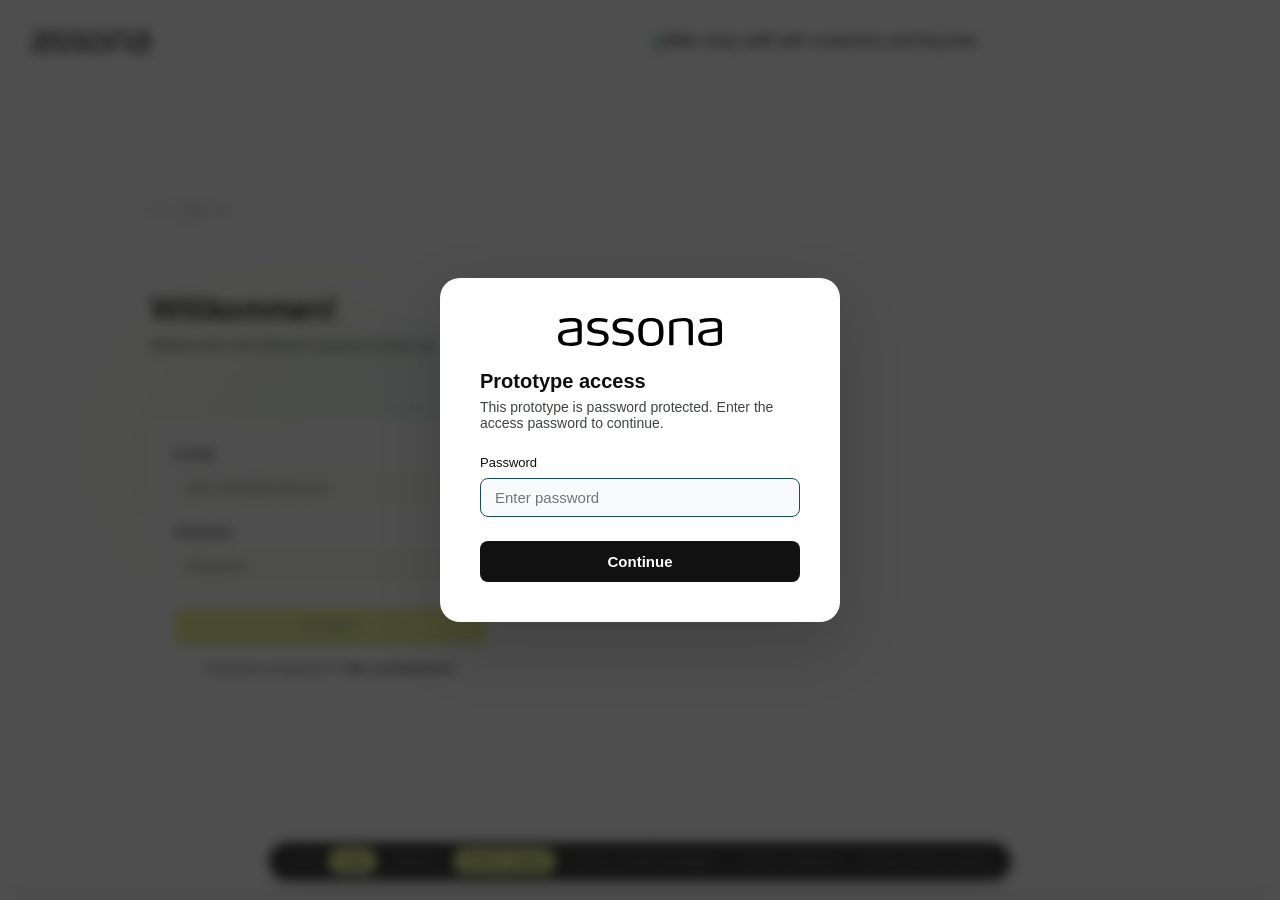
==== commit aa8c7194: "password protection added   2 new files:   - styles/guard.css — modal styles using your Assona desig" ====
--- a/index.html
+++ b/index.html
@@ -7,6 +7,9 @@
       content="width=device-width, initial-scale=1.0"
     />
     <title>Assona – Claims Funnel Prototype</title>
+    <!-- Prototype password guard -->
+    <link rel="stylesheet" href="styles/guard.css" />
+    <script src="scripts/guard.js"></script>
     <!-- Canonical design tokens from Figma export -->
     <link
       rel="stylesheet"
@@ -160,7 +163,11 @@
             <div class="login-card">
               <p class="welcome-signed"><span data-i18n="auth.welcome.signedInAs">Du bist angemeldet als</span> <a href="#">admin@bikeshopberlin.de</a></p>
               <div class="welcome-ctas">
-                <button class="btn-cta-primary" id="btn-welcome-report" type="button">
+                <button class="btn-cta-primary" id="btn-welcome-dashboard" type="button">
+                  <i class="ti ti-layout-dashboard" aria-hidden="true"></i>
+                  <span data-i18n="auth.welcome.goToDashboard">Zum Dashboard</span>
+                </button>
+                <button class="btn-cta-secondary" id="btn-welcome-report" type="button">
                   <i class="ti ti-file-report" aria-hidden="true"></i>
                   <span data-i18n="auth.welcome.reportClaim">Versicherungsfall melden</span>
                 </button>
--- a/styles/guard.css
+++ b/styles/guard.css
@@ -0,0 +1,118 @@
+#assona-guard-overlay {
+  position: fixed;
+  inset: 0;
+  z-index: 99999;
+  display: flex;
+  align-items: center;
+  justify-content: center;
+  background: rgba(10, 10, 10, 0.72);
+  backdrop-filter: blur(6px);
+  -webkit-backdrop-filter: blur(6px);
+}
+
+#assona-guard-modal {
+  background: var(--color-background-primary, #ffffff);
+  border-radius: var(--radius-xl, 16px);
+  box-shadow: 0 24px 64px rgba(0, 0, 0, 0.18);
+  padding: 40px;
+  width: 100%;
+  max-width: 400px;
+  display: flex;
+  flex-direction: column;
+  gap: 24px;
+}
+
+#assona-guard-modal .guard-logo {
+  display: flex;
+  justify-content: center;
+}
+
+#assona-guard-modal .guard-logo img {
+  height: 28px;
+  width: auto;
+}
+
+#assona-guard-modal .guard-heading {
+  display: flex;
+  flex-direction: column;
+  gap: 6px;
+}
+
+#assona-guard-modal .guard-title {
+  font-family: var(--font-sans, sans-serif);
+  font-size: 20px;
+  font-weight: 700;
+  color: var(--color-text-primary, #111);
+  margin: 0;
+}
+
+#assona-guard-modal .guard-sub {
+  font-family: var(--font-sans, sans-serif);
+  font-size: 14px;
+  color: var(--color-text-secondary, #666);
+  margin: 0;
+}
+
+#assona-guard-modal .guard-field {
+  display: flex;
+  flex-direction: column;
+  gap: 8px;
+}
+
+#assona-guard-modal .guard-label {
+  font-family: var(--font-sans, sans-serif);
+  font-size: 13px;
+  font-weight: 500;
+  color: var(--color-text-primary, #111);
+}
+
+#assona-guard-input {
+  width: 100%;
+  padding: 10px 14px;
+  font-family: var(--font-sans, sans-serif);
+  font-size: 15px;
+  border: 1.5px solid var(--color-border-default, #d1d5db);
+  border-radius: var(--radius-md, 8px);
+  background: var(--color-background-secondary, #f9fafb);
+  color: var(--color-text-primary, #111);
+  outline: none;
+  box-sizing: border-box;
+  transition: border-color 0.15s;
+}
+
+#assona-guard-input:focus {
+  border-color: var(--color-border-focus, #111);
+}
+
+#assona-guard-input.guard-input-error {
+  border-color: var(--color-feedback-error, #e53e3e);
+}
+
+#assona-guard-error {
+  font-family: var(--font-sans, sans-serif);
+  font-size: 13px;
+  color: var(--color-feedback-error, #e53e3e);
+  display: none;
+}
+
+#assona-guard-error.visible {
+  display: block;
+}
+
+#assona-guard-submit {
+  width: 100%;
+  padding: 12px;
+  font-family: var(--font-sans, sans-serif);
+  font-size: 15px;
+  font-weight: 600;
+  background: var(--color-action-primary, #111);
+  color: var(--color-action-primary-text, #fff);
+  border: none;
+  border-radius: var(--radius-md, 8px);
+  cursor: pointer;
+  transition: opacity 0.15s;
+}
+
+#assona-guard-submit:hover {
+  opacity: 0.85;
+}
--- a/styles/tokens-bridge.css
+++ b/styles/tokens-bridge.css
@@ -74,10 +74,6 @@
   --r-lg:  var(--radius-lg, 14px);
   --r-xl:  var(--radius-xl, 20px);
 
-  --shadow-xs:      var(--shadow-xs);
-  --shadow-sm:      var(--shadow-sm);
-  --shadow-md:      var(--shadow-md);
-  --shadow-lg:      var(--shadow-lg);
   --shadow-overlay: var(--shadow-modal, var(--shadow-xl));
 }
 
--- a/styles/base.css
+++ b/styles/base.css
@@ -189,7 +189,7 @@
 }
 
 .step-line--transparent {
-  background: transparent;
+  background: transparent !important;
 }
 
 .step-line.done {
--- a/styles/validation.css
+++ b/styles/validation.css
@@ -1050,6 +1050,8 @@
   color: var(--n700);
   cursor: pointer;
   transition: background 0.15s;
+  white-space: nowrap;
+  flex-shrink: 0;
 }
 .btn-back:hover {
   background: var(--n50);
@@ -1071,6 +1073,8 @@
   gap: 6px;
   transition: all 0.2s;
   pointer-events: none;
+  white-space: nowrap;
+  flex-shrink: 0;
 }
 .btn-continue-lg.on {
   color: var(--n900);
--- a/styles/review.css
+++ b/styles/review.css
@@ -47,7 +47,7 @@
   flex: 1 1 0;
   min-width: 0;
   min-height: 0;
-  padding: 24px 24px 24px 0;
+  padding: 24px 24px 40px 0;
   display: flex;
   flex-direction: column;
   align-items: flex-start;
@@ -88,7 +88,8 @@
   display: flex;
   flex-direction: column;
   flex-shrink: 0;
-  margin-bottom: 4px;
+  margin-bottom: 8px;
+  padding-bottom: 8px;
 }
 .review-card-header {
   background: var(--pastelY100);
@@ -340,10 +341,11 @@
   margin-top: 16px;
   padding-top: 16px;
   border-top: 1px solid var(--n100);
+  padding-bottom: 4px;
 }
 .review-footer-inline .btn-back {
-  border: none;
-  box-shadow: 0 0 0 1px var(--n200);
+  border: 1px solid var(--n200);
+  box-shadow: none;
 }
 .btn-submit-main {
   height: 44px;
@@ -858,7 +860,7 @@
     flex: none;
     width: 100%;
     min-width: 0;
-    padding: 0 16px 24px;
+    padding: 0 16px 40px;
     overflow-x: hidden;
   }
 
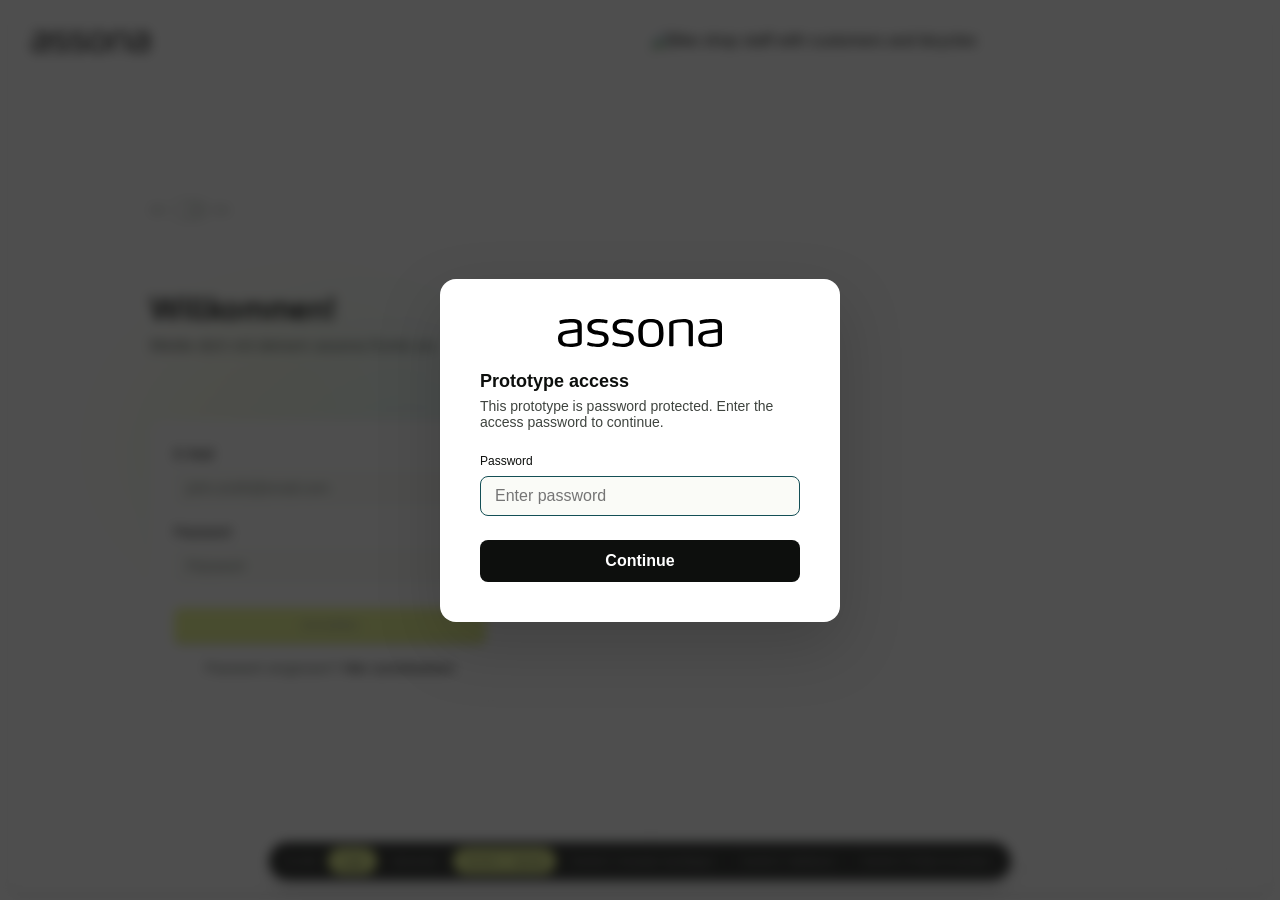
==== commit 87b58bfd: "Make design system LLM-readable Tokens clean up" ====
--- a/index.html
+++ b/index.html
@@ -14,6 +14,11 @@
     <link
       rel="stylesheet"
       href="resources/Tailwind%20config/assona-design-tokens.css"
+    />
+    <!-- Layer 2: semantic aliases (must load after Layer 1, before components) -->
+    <link
+      rel="stylesheet"
+      href="styles/tokens.css"
     />
     <!-- Legacy → canonical token bridge -->
     <link
@@ -163,11 +168,7 @@
             <div class="login-card">
               <p class="welcome-signed"><span data-i18n="auth.welcome.signedInAs">Du bist angemeldet als</span> <a href="#">admin@bikeshopberlin.de</a></p>
               <div class="welcome-ctas">
-                <button class="btn-cta-primary" id="btn-welcome-dashboard" type="button">
-                  <i class="ti ti-layout-dashboard" aria-hidden="true"></i>
-                  <span data-i18n="auth.welcome.goToDashboard">Zum Dashboard</span>
-                </button>
-                <button class="btn-cta-secondary" id="btn-welcome-report" type="button">
+                <button class="btn-cta-primary" id="btn-welcome-report" type="button">
                   <i class="ti ti-file-report" aria-hidden="true"></i>
                   <span data-i18n="auth.welcome.reportClaim">Versicherungsfall melden</span>
                 </button>
--- a/styles/guard.css
+++ b/styles/guard.css
@@ -1,25 +1,25 @@
 #assona-guard-overlay {
   position: fixed;
   inset: 0;
-  z-index: 99999;
+  z-index: var(--z-guard);
   display: flex;
   align-items: center;
   justify-content: center;
-  background: rgba(10, 10, 10, 0.72);
+  background: var(--overlay-guard);
   backdrop-filter: blur(6px);
   -webkit-backdrop-filter: blur(6px);
 }
 
 #assona-guard-modal {
-  background: var(--color-background-primary, #ffffff);
-  border-radius: var(--radius-xl, 16px);
-  box-shadow: 0 24px 64px rgba(0, 0, 0, 0.18);
-  padding: 40px;
+  background: var(--surface-card);
+  border-radius: var(--radius-dialog);
+  box-shadow: var(--shadow-guard);
+  padding: var(--space-10);
   width: 100%;
   max-width: 400px;
   display: flex;
   flex-direction: column;
-  gap: 24px;
+  gap: var(--space-6);
 }
 
 #assona-guard-modal .guard-logo {
@@ -39,59 +39,59 @@
 }
 
 #assona-guard-modal .guard-title {
-  font-family: var(--font-sans, sans-serif);
-  font-size: 20px;
-  font-weight: 700;
-  color: var(--color-text-primary, #111);
+  font-family: var(--font-body);
+  font-size: var(--text-lg);
+  font-weight: var(--fw-bold);
+  color: var(--text-primary);
   margin: 0;
 }
 
 #assona-guard-modal .guard-sub {
-  font-family: var(--font-sans, sans-serif);
-  font-size: 14px;
-  color: var(--color-text-secondary, #666);
+  font-family: var(--font-body);
+  font-size: var(--text-sm);
+  color: var(--text-secondary);
   margin: 0;
 }
 
 #assona-guard-modal .guard-field {
   display: flex;
   flex-direction: column;
-  gap: 8px;
+  gap: var(--space-2);
 }
 
 #assona-guard-modal .guard-label {
-  font-family: var(--font-sans, sans-serif);
-  font-size: 13px;
-  font-weight: 500;
-  color: var(--color-text-primary, #111);
+  font-family: var(--font-body);
+  font-size: var(--text-xs);
+  font-weight: var(--fw-medium);
+  color: var(--text-primary);
 }
 
 #assona-guard-input {
   width: 100%;
   padding: 10px 14px;
-  font-family: var(--font-sans, sans-serif);
-  font-size: 15px;
-  border: 1.5px solid var(--color-border-default, #d1d5db);
-  border-radius: var(--radius-md, 8px);
-  background: var(--color-background-secondary, #f9fafb);
-  color: var(--color-text-primary, #111);
+  font-family: var(--font-body);
+  font-size: var(--text-md);
+  border: 1.5px solid var(--border-default);
+  border-radius: var(--radius-md);
+  background: var(--surface-sidebar);
+  color: var(--text-primary);
   outline: none;
   box-sizing: border-box;
-  transition: border-color 0.15s;
+  transition: border-color var(--duration-fast) var(--ease-default);
 }
 
 #assona-guard-input:focus {
-  border-color: var(--color-border-focus, #111);
+  border-color: var(--border-focus);
 }
 
 #assona-guard-input.guard-input-error {
-  border-color: var(--color-feedback-error, #e53e3e);
+  border-color: var(--border-error);
 }
 
 #assona-guard-error {
-  font-family: var(--font-sans, sans-serif);
-  font-size: 13px;
-  color: var(--color-feedback-error, #e53e3e);
+  font-family: var(--font-body);
+  font-size: var(--text-xs);
+  color: var(--status-error-text);
   display: none;
 }
 
@@ -101,16 +101,16 @@
 
 #assona-guard-submit {
   width: 100%;
-  padding: 12px;
-  font-family: var(--font-sans, sans-serif);
-  font-size: 15px;
-  font-weight: 600;
-  background: var(--color-action-primary, #111);
-  color: var(--color-action-primary-text, #fff);
+  padding: var(--space-3);
+  font-family: var(--font-body);
+  font-size: var(--text-md);
+  font-weight: var(--fw-semibold);
+  background: var(--color-neutral-1000);
+  color: var(--color-neutral-0);
   border: none;
-  border-radius: var(--radius-md, 8px);
+  border-radius: var(--radius-md);
   cursor: pointer;
-  transition: opacity 0.15s;
+  transition: opacity var(--duration-fast) var(--ease-default);
 }
 
 #assona-guard-submit:hover {
--- a/styles/tokens.css
+++ b/styles/tokens.css
@@ -0,0 +1,261 @@
+/* ================================================================
+ * ASSONA DESIGN SYSTEM — tokens.css
+ *
+ * Three-layer token architecture:
+ *   Layer 1 (Primitives)  — resources/Tailwind config/assona-design-tokens.css
+ *                           Raw scale values: colors, spacing, radius, shadows, type.
+ *   Layer 2 (Aliases)     — THIS FILE
+ *                           Semantic, context-named aliases with Layer 1 fallbacks.
+ *                           This is the ONLY layer component CSS should reference.
+ *   Layer 3 (Components)  — styles/*.css
+ *                           All var() calls must reference a token from this file.
+ *
+ * Load order in HTML:
+ *   1. assona-design-tokens.css  (Layer 1)
+ *   2. styles/tokens.css         (Layer 2, this file)
+ *   3. styles/tokens-bridge.css  (legacy aliases, to be phased out)
+ *   4. styles/*.css              (Layer 3 components)
+ * ================================================================ */
+
+:root {
+
+  /* ================================================================
+     SURFACES
+     When to use: background values on containers, panels, overlays.
+     ================================================================ */
+
+  --surface-page:           var(--color-surface-secondary);       /* app / page bg (#FAFBFA) */
+  --surface-card:           var(--color-surface-primary);         /* white card bg (#FFF) */
+  --surface-elevated:       var(--color-surface-elevated);        /* modals / dropdowns */
+  --surface-sidebar:        var(--color-surface-sage-subtle);     /* sidebar bg (#FAFBF7) */
+  --surface-field:          var(--color-sage-50);                 /* form inputs bg */
+  --surface-field-hover:    var(--color-sage-100);                /* input hover bg */
+  --surface-accent:         var(--color-accent-300);              /* lime interactive surface */
+  --surface-accent-hover:   var(--color-accent-400);              /* lime hover state */
+  --surface-petrol:         var(--color-surface-petrol);          /* petrol-tinted surface */
+  --surface-info:           #DBEAFE;                              /* info/blue badge bg (no palette token) */
+  --surface-drag:           rgba(77, 181, 196, 0.04);             /* drag-over overlay */
+
+
+  /* ================================================================
+     TEXT
+     When to use: all color: declarations.
+     ================================================================ */
+
+  --text-primary:           var(--color-text-primary);
+  --text-secondary:         var(--color-text-secondary);
+  --text-tertiary:          var(--color-text-tertiary);
+  --text-placeholder:       var(--color-text-placeholder);
+  --text-disabled:          var(--color-text-disabled);
+  --text-link:              var(--color-text-link);
+  --text-link-hover:        var(--color-text-link-hover);
+  --text-on-accent:         var(--color-text-on-accent);          /* dark text on lime */
+  --text-on-primary:        var(--color-text-on-primary);         /* white text on teal */
+  --text-info:              #1E40AF;                              /* info badge text */
+  --text-muted:             var(--color-neutral-700);             /* #5C635C — timestamps, refs */
+  --text-cancel:            #DC2626;                              /* destructive action text */
+
+  /* On-dark surface text (proto-nav, fixture bar) */
+  --text-on-dark:           rgba(255, 255, 255, 0.5);
+  --text-on-dark-muted:     rgba(255, 255, 255, 0.35);
+  --text-on-dark-secondary: rgba(255, 255, 255, 0.6);
+  --text-on-dark-bright:    #ffffff;
+
+
+  /* ================================================================
+     BORDERS
+     When to use: border: and outline: declarations.
+     ================================================================ */
+
+  --border-default:         var(--color-border-primary);          /* #E8EBE8 */
+  --border-strong:          var(--color-border-secondary);        /* #D4D9D4 */
+  --border-focus:           var(--color-border-focus);            /* primary-600 */
+  --border-error:           var(--color-border-error);
+  --border-success:         var(--color-border-success);
+  --border-cancel:          #FECACA;                              /* destructive button border */
+
+
+  /* ================================================================
+     STROKES (alpha-based thin borders)
+     When to use: borders expressed as rgba with the 5,8,16 neutral base.
+     These adapt naturally to content below without harsh contrast.
+     ================================================================ */
+
+  --stroke-ui:              rgba(5, 8, 16, 0.1);                  /* standard UI dividers */
+  --stroke-ui-medium:       rgba(5, 8, 16, 0.2);                  /* button depth / pressed */
+  --stroke-ui-subtle:       rgba(5, 8, 16, 0.08);                 /* section dividers */
+  --stroke-ui-micro:        rgba(5, 8, 16, 0.06);                 /* row hairlines */
+  --stroke-ui-ghost:        rgba(5, 8, 16, 0.03);                 /* barely-there dividers */
+
+
+  /* ================================================================
+     OVERLAYS
+     When to use: semi-transparent backgrounds on fixed/absolute elements.
+     ================================================================ */
+
+  --overlay-page:           var(--color-surface-overlay);         /* rgba(13,15,13,0.5) sidepanel */
+  --overlay-confirm:        rgba(13, 15, 13, 0.28);               /* confirm-modal backdrop */
+  --overlay-modal:          rgba(63, 63, 70, 0.2);                /* review/upload modal backdrop */
+  --overlay-dark:           rgba(13, 15, 13, 0.88);               /* proto-nav / fixture bar bg */
+  --overlay-guard:          rgba(10, 10, 10, 0.72);               /* auth guard screen bg */
+  --on-dark-hover:          rgba(255, 255, 255, 0.1);             /* hover on dark surface */
+  --on-dark-border:         rgba(255, 255, 255, 0.1);             /* border on dark surface */
+
+
+  /* ================================================================
+     STATUS COLORS
+     When to use: badge and state indicator components.
+     ================================================================ */
+
+  --status-info-bg:         #DBEAFE;
+  --status-info-text:       #1E40AF;
+  --status-warning-bg:      var(--color-warning-background);
+  --status-warning-text:    var(--color-warning-foreground);
+  --status-success-bg:      var(--color-success-background);
+  --status-success-text:    var(--color-success-foreground);
+  --status-error-bg:        var(--color-error-background);
+  --status-error-text:      var(--color-error-foreground);
+
+
+  /* ================================================================
+     DECORATIVE GRADIENTS
+     When to use: background blob / glow effects. Never for functional color.
+     ================================================================ */
+
+  --grad-lime:              rgba(234, 246, 143, 0.65);            /* lime blob (login, upload) */
+  --grad-petrol:            rgba(144, 214, 218, 0.55);            /* petrol blob */
+  --grad-lime-soft:         rgba(234, 246, 143, 0.35);            /* subtler lime blob */
+  --grad-petrol-soft:       rgba(144, 214, 218, 0.25);            /* subtler petrol blob */
+
+
+  /* ================================================================
+     TYPOGRAPHY
+     When to use: all font-family, font-size, font-weight, line-height declarations.
+     ================================================================ */
+
+  /* Families */
+  --font-heading:           var(--font-family-heading);           /* Uni Neue */
+  --font-body:              var(--font-family-body);              /* Inter */
+  --font-mono:              var(--font-family-mono);              /* SF Mono */
+
+  /* Sizes */
+  --text-tiny:              8px;                                  /* icon captions, badge micro text */
+  --text-micro:             10px;                                 /* proto-nav / fixture labels */
+  --text-2xs:               11px;                                 /* micro labels, kbd hints */
+  --text-xs:                var(--font-size-xs);                  /* 12px */
+  --text-crumb:             13px;                                 /* breadcrumb separators, filter toggles */
+  --text-sm:                var(--font-size-sm);                  /* 14px */
+  --text-md:                var(--font-size-md);                  /* 16px */
+  --text-lg:                var(--font-size-lg);                  /* 18px */
+  --text-xl-compact:        22px;                                 /* compact display heading (between lg and xl) */
+  --text-xl:                var(--font-size-xl);                  /* 24px */
+  --text-2xl:               var(--font-size-2xl);                 /* 32px */
+  --text-3xl:               var(--font-size-3xl);                 /* 40px */
+  --text-display-sm:        26px;                                 /* responsive title override */
+
+  /* Weights */
+  --fw-light:               var(--font-weight-light);             /* 200 */
+  --fw-regular:             var(--font-weight-regular);           /* 400 */
+  --fw-medium:              var(--font-weight-medium);            /* 500 */
+  --fw-semibold:            var(--font-weight-semibold);          /* 600 */
+  --fw-bold:                var(--font-weight-bold);              /* 700 */
+  --fw-extrabold:           800;                                  /* display headings */
+
+  /* Line heights */
+  --lh-tight:               var(--line-height-tight);             /* 1.25 */
+  --lh-normal:              var(--line-height-normal);            /* 1.5 */
+  --lh-relaxed:             var(--line-height-relaxed);           /* 1.75 */
+
+  /* Letter spacing */
+  --ls-heading:             -0.108px;                             /* 18px headings */
+  --ls-heading-lg:          -0.144px;                             /* 24px headings */
+  --ls-heading-display:     -0.19px;                              /* 32px display */
+  --ls-label:               0.8px;                               /* uppercase pill labels */
+  --ls-body:                -0.1px;                               /* body text */
+
+
+  /* ================================================================
+     SPACING ADDITIONS
+     When to use: values not covered by assona-design-tokens.css space scale.
+     ================================================================ */
+
+  --space-5:                1.25rem;                              /* 20px */
+  --space-7:                1.75rem;                              /* 28px */
+
+
+  /* ================================================================
+     RADIUS
+     When to use: all border-radius declarations.
+     ================================================================ */
+
+  --radius-2xs:             2px;                                  /* scrollbar thumbs, micro elements */
+  --radius-chip:            var(--radius-lg);                     /* 14px — badge / pill */
+  --radius-card:            10px;                                 /* dashboard KPI cards */
+  --radius-dialog:          16px;                                 /* mid-size dialogs */
+  --radius-btn:             var(--radius-sm);                     /* 6px — all buttons */
+  --radius-input:           var(--radius-sm);                     /* 6px — all inputs */
+  --radius-tag:             var(--radius-full);                   /* pill tags */
+  --radius-thumb:           var(--radius-xs);                     /* 4px — small icons/thumbs */
+
+
+  /* ================================================================
+     ELEVATION / SHADOWS
+     When to use: all box-shadow declarations.
+     ================================================================ */
+
+  --shadow-card:            var(--shadow-md);
+  --shadow-panel:           var(--shadow-sm);
+  --shadow-popover:         var(--shadow-xl);
+  --shadow-elevated:        var(--shadow-lg);
+  --shadow-btn-inset:       inset 0 -2px 0 rgba(5, 8, 16, 0.2);  /* depth cue under lime CTAs */
+  --shadow-focus-ring:      0 0 0 4px var(--color-accent-100);   /* outer glow on focus */
+  --shadow-tab-glow:        0px 3px 18px 0px rgba(228, 236, 132, 0.4); /* active tab glow */
+  --shadow-guard:           0 24px 64px rgba(0, 0, 0, 0.18);     /* auth guard modal */
+  --shadow-pdf:             0 10px 24px rgba(0, 0, 0, 0.08), 0 4px 6px rgba(0, 0, 0, 0.05);
+
+
+  /* ================================================================
+     MOTION
+     When to use: all transition and animation declarations.
+     Durations and easings must be referenced by name, not hard-coded.
+     ================================================================ */
+
+  --duration-instant:       0.1s;
+  --duration-fast:          0.15s;
+  --duration-normal:        0.2s;
+  --duration-slow:          0.35s;
+
+  --ease-default:           ease;
+  --ease-spring:            cubic-bezier(0.16, 1, 0.3, 1);        /* spring: snappy overshoot */
+  --ease-decelerate:        cubic-bezier(0.4, 0, 0.2, 1);         /* material decelerate */
+  --ease-bounce:            cubic-bezier(0.34, 1.56, 0.64, 1);    /* bouncy modals */
+
+  /* Composed transitions (use when the whole transition is known) */
+  --transition-color:       color var(--duration-fast) var(--ease-default),
+                            background var(--duration-fast) var(--ease-default);
+  --transition-all-fast:    all var(--duration-fast) var(--ease-default);
+  --transition-all-normal:  all var(--duration-normal) var(--ease-default);
+  --transition-slide:       transform var(--duration-normal) var(--ease-decelerate);
+  --transition-fade:        opacity var(--duration-normal) var(--ease-default);
+  --transition-view:        opacity var(--duration-slow) var(--ease-spring),
+                            transform var(--duration-slow) var(--ease-spring);
+
+
+  /* ================================================================
+     Z-INDEX
+     When to use: all z-index declarations. Never hard-code z values.
+     ================================================================ */
+
+  --z-ground:               0;                                   /* explicit reset to ground */
+  --z-base:                 1;                                   /* local stacking — decorative layer */
+  --z-raised:               2;                                   /* slightly elevated within a local stack */
+  --z-topbar:               20;
+  --z-sidepanel-overlay:    40;
+  --z-sidepanel:            50;
+  --z-dropdown:             9999;
+  --z-proto-nav:            999;
+  --z-confirm:              120;
+  --z-review-overlay:       100;
+  --z-tooltip:              99999;
+  --z-guard:                99999;
+}
--- a/styles/tokens-bridge.css
+++ b/styles/tokens-bridge.css
@@ -45,6 +45,14 @@
   --e600: var(--color-error-600);
   --e700: var(--color-error-700);
 
+  /* Warning Orange (legacy --w*) → amber / warning scale */
+  --w50:  var(--color-warning-50);
+  --w100: var(--color-warning-100);
+  --w200: var(--color-warning-200);
+  --w300: var(--color-warning-300);
+  --w600: var(--color-warning-600);
+  --w700: var(--color-warning-700);
+
   /* Success (legacy --s*) → success scale */
   --s50:  var(--color-success-50,  #F0FDF4);
   --s100: var(--color-success-100, #DCFCE7);
--- a/styles/base.css
+++ b/styles/base.css
@@ -61,7 +61,7 @@
 /* App shell – single viewport modal wrapper */
 .app-shell {
   position: fixed;
-  inset: 8px;
+  inset: var(--space-2);
   display: flex;
   align-items: stretch;
   justify-content: stretch;
@@ -92,7 +92,7 @@
   display: flex;
   align-items: center;
   justify-content: space-between;
-  padding: 0 24px;
+  padding: 0 var(--space-6);
   border-bottom: 1px solid var(--n100);
   flex-shrink: 0;
 }
@@ -117,11 +117,11 @@
 
 .nav-crumb-sep {
   color: var(--n400);
-  font-size: 13px;
+  font-size: var(--text-crumb);
 }
 
 .nav-crumb {
-  font-size: 14px;
+  font-size: var(--text-sm);
   color: var(--n600);
 }
 
@@ -137,8 +137,8 @@
   display: flex;
   align-items: center;
   justify-content: center;
-  border-radius: 4px;
-  transition: background 0.15s, color 0.15s;
+  border-radius: var(--radius-xs);
+  transition: var(--transition-color);
 }
 
 .nav-close:hover {
@@ -156,7 +156,7 @@
   display: flex;
   align-items: center;
   justify-content: center;
-  padding: 16px;
+  padding: var(--space-4);
   flex-shrink: 0;
 }
 
@@ -170,7 +170,7 @@
   flex: 1;
   display: flex;
   flex-direction: column;
-  gap: 4px;
+  gap: var(--space-1);
   align-items: center;
 }
 
@@ -178,7 +178,7 @@
   display: flex;
   align-items: center;
   width: 100%;
-  gap: 8px;
+  gap: var(--space-2);
 }
 
 .step-line {
@@ -203,13 +203,13 @@
 .step-dot {
   width: 28px;
   height: 28px;
-  border-radius: 999px;
+  border-radius: var(--radius-full);
   flex-shrink: 0;
   display: flex;
   align-items: center;
   justify-content: center;
-  font-size: 12px;
-  font-weight: 600;
+  font-size: var(--text-xs);
+  font-weight: var(--fw-semibold);
   background: var(--n100);
   color: var(--n500);
 }
@@ -226,11 +226,11 @@
 }
 
 .step-dot.done .ti {
-  font-size: 14px;
+  font-size: var(--text-sm);
 }
 
 .step-label {
-  font-size: 14px;
+  font-size: var(--text-sm);
   color: var(--n500);
   display: block;
   width: 100%;
@@ -247,7 +247,7 @@
 
 .step-label.active {
   color: var(--n1000);
-  font-weight: 500;
+  font-weight: var(--fw-medium);
 }
 
 .step-label.done {
@@ -260,13 +260,13 @@
 h3 {
   font-family: 'Uni Neue', var(--ff-heading), system-ui, -apple-system,
     BlinkMacSystemFont, sans-serif;
-  font-weight: 700;
+  font-weight: var(--fw-bold);
 }
 
 h4 {
   font-family: 'Uni Neue', var(--ff-heading), system-ui, -apple-system,
     BlinkMacSystemFont, sans-serif;
-  font-weight: 400;
+  font-weight: var(--fw-regular);
 }
 
 /* Content area */
@@ -294,8 +294,8 @@
 .confirm-overlay {
   position: fixed;
   inset: 0;
-  z-index: 120;
-  background: rgba(13, 15, 13, 0.28);
+  z-index: var(--z-confirm);
+  background: var(--overlay-confirm);
   display: none;
   align-items: center;
   justify-content: center;
@@ -306,7 +306,7 @@
 .confirm-modal {
   width: 400px;
   max-width: calc(100vw - 40px);
-  background: #ffffff;
+  background: var(--color-neutral-0);
   border-radius: var(--r-lg);
   box-shadow: var(--shadow-modal, 0 18px 45px rgba(5, 8, 16, 0.18));
   display: flex;
@@ -314,39 +314,39 @@
   overflow: hidden;
 }
 .confirm-modal-header {
-  padding: 20px 24px 8px;
+  padding: var(--space-5) var(--space-6) var(--space-2);
 }
 .confirm-modal-title {
   font-family: var(--ff-heading);
-  font-size: 18px;
-  font-weight: 700;
+  font-size: var(--text-lg);
+  font-weight: var(--fw-bold);
   color: var(--n1000);
 }
 .confirm-modal-body {
-  padding: 0 24px 16px;
-  font-size: 14px;
+  padding: 0 var(--space-6) var(--space-4);
+  font-size: var(--text-sm);
   color: var(--n700);
   line-height: 20px;
 }
 .confirm-modal-footer {
-  padding: 16px 24px 20px;
+  padding: var(--space-4) var(--space-6) var(--space-5);
   display: flex;
   justify-content: flex-end;
-  gap: 12px;
+  gap: var(--space-3);
   border-top: 1px solid var(--n100);
 }
 .confirm-btn-secondary {
   height: 40px;
-  padding: 0 16px;
+  padding: 0 var(--space-4);
   border-radius: var(--r-sm);
   border: 1px solid var(--n200);
   background: var(--n0);
   font-family: var(--ff-body);
-  font-size: 14px;
-  font-weight: 500;
+  font-size: var(--text-sm);
+  font-weight: var(--fw-medium);
   color: var(--n700);
   cursor: pointer;
-  transition: background 0.15s;
+  transition: background var(--duration-fast);
 }
 .confirm-btn-secondary:hover {
   background: var(--n50);
@@ -359,11 +359,11 @@
   border-bottom: 2px solid rgba(5, 8, 16, 0.2);
   background: var(--a300);
   font-family: var(--ff-body);
-  font-size: 14px;
-  font-weight: 500;
+  font-size: var(--text-sm);
+  font-weight: var(--fw-medium);
   color: var(--n1000);
   cursor: pointer;
-  transition: all 0.15s;
+  transition: var(--transition-all-fast);
 }
 .confirm-btn-primary:hover {
   background: var(--a400);
@@ -373,24 +373,24 @@
 /* Proto nav (bottom floating bar) */
 .proto-nav {
   position: fixed;
-  bottom: 20px;
+  bottom: var(--space-5);
   left: 50%;
   transform: translateX(-50%);
-  background: rgba(13, 15, 13, 0.88);
+  background: var(--overlay-dark);
   backdrop-filter: blur(12px);
-  border-radius: 100px;
+  border-radius: var(--radius-full);
   padding: 6px 10px;
   display: flex;
   align-items: center;
-  gap: 4px;
-  z-index: 999;
+  gap: var(--space-1);
+  z-index: var(--z-proto-nav);
   box-shadow: var(--shadow-lg);
 }
 
 .proto-label {
-  font-size: 10px;
-  font-weight: 600;
-  color: rgba(255, 255, 255, 0.35);
+  font-size: var(--text-micro);
+  font-weight: var(--fw-semibold);
+  color: var(--text-on-dark-muted);
   letter-spacing: 0.8px;
   text-transform: uppercase;
   padding: 0 6px;
@@ -399,14 +399,14 @@
 .proto-btn {
   height: 26px;
   padding: 0 10px;
-  border-radius: 100px;
-  border: 1px solid rgba(255, 255, 255, 0.1);
+  border-radius: var(--radius-full);
+  border: 1px solid var(--on-dark-border);
   background: transparent;
-  font-size: 11px;
-  font-weight: 500;
-  color: rgba(255, 255, 255, 0.5);
+  font-size: var(--text-2xs);
+  font-weight: var(--fw-medium);
+  color: var(--text-on-dark);
   cursor: pointer;
-  transition: all 0.15s;
+  transition: var(--transition-all-fast);
   white-space: nowrap;
   text-decoration: none;
   display: flex;
@@ -414,8 +414,8 @@
 }
 
 .proto-btn:hover {
-  background: rgba(255, 255, 255, 0.1);
-  color: #ffffff;
+  background: var(--on-dark-hover);
+  color: var(--text-on-dark-bright);
 }
 
 .proto-btn.cur {
--- a/styles/upload.css
+++ b/styles/upload.css
@@ -16,8 +16,8 @@
   display: flex;
   align-items: center;
   justify-content: center;
-  background: #ffffff;
-  padding: 24px;
+  background: var(--color-neutral-0);
+  padding: var(--space-6);
   position: relative;
 }
 /* Soft gradient behind upload card (Figma: depth behind card) */
@@ -30,69 +30,69 @@
   transform: translate(-50%, -50%);
   opacity: 0.35;
   pointer-events: none;
-  z-index: 0;
+  z-index: var(--z-ground);
 }
 .upload-content .upload-grad::before {
   content: '';
   position: absolute;
   inset: 0;
-  background: linear-gradient(125.5deg, rgba(234, 246, 143, 0.6) 18.7%, rgba(144, 214, 218, 0.5) 68.7%);
+  background: linear-gradient(125.5deg, var(--grad-lime) 18.7%, var(--grad-petrol) 68.7%);
   filter: blur(55px);
   border-radius: 50%;
 }
 .upload-card {
   width: 448px;
-  background: #ffffff;
+  background: var(--color-neutral-0);
   border-radius: var(--r-lg);
-  box-shadow: var(--shadow-sm, 0 1px 3px rgba(0, 0, 0, 0.1), 0 1px 2px rgba(0, 0, 0, 0.06));
-  padding: 40px 32px 32px;
-  display: flex;
-  flex-direction: column;
-  gap: 24px;
+  box-shadow: var(--shadow-sm, 0 1px 3px var(--stroke-ui), 0 1px 2px rgba(0, 0, 0, 0.06));
+  padding: var(--space-10) var(--space-8) var(--space-8);
+  display: flex;
+  flex-direction: column;
+  gap: var(--space-6);
   align-items: center;
   position: relative;
-  z-index: 1;
+  z-index: var(--z-base);
 }
 .upload-header {
   text-align: center;
   display: flex;
   flex-direction: column;
-  gap: 8px;
+  gap: var(--space-2);
 }
 .upload-title {
   font-family: var(--ff-heading);
-  font-weight: 800;
-  font-size: 24px;
+  font-weight: var(--fw-extrabold);
+  font-size: var(--text-xl);
   line-height: 28px;
   letter-spacing: -0.14px;
   color: var(--n1000);
 }
 .upload-sub {
-  font-size: 16px;
+  font-size: var(--text-md);
   color: var(--n700);
 }
 .upload-zone {
   display: flex;
   flex-direction: column;
-  gap: 12px;
+  gap: var(--space-3);
   align-items: center;
 }
 .btn-upload {
   height: 44px;
-  padding: 0 20px;
+  padding: 0 var(--space-5);
   border-radius: var(--r-sm);
   border: none;
-  border-bottom: 2px solid rgba(5, 8, 16, 0.2);
+  border-bottom: 2px solid var(--stroke-ui-medium);
   background: var(--a300);
   font-family: var(--ff-body);
-  font-size: 16px;
-  font-weight: 500;
+  font-size: var(--text-md);
+  font-weight: var(--fw-medium);
   color: var(--n1000);
   cursor: pointer;
   display: flex;
   align-items: center;
-  gap: 8px;
-  transition: all 0.2s;
+  gap: var(--space-2);
+  transition: var(--transition-all-normal);
 }
 .btn-upload:hover {
   background: var(--a500);
@@ -100,11 +100,11 @@
   box-shadow: 0 4px 12px rgba(0, 0, 0, 0.15);
 }
 .upload-or {
-  font-size: 12px;
+  font-size: var(--text-xs);
   color: var(--n700);
 }
 .upload-drag {
-  font-size: 14px;
+  font-size: var(--text-sm);
   color: var(--n1000);
   cursor: pointer;
 }
@@ -118,12 +118,12 @@
   border: 2px dashed var(--n300);
   border-radius: var(--r-lg);
   opacity: 0;
-  transition: opacity 0.2s;
+  transition: opacity var(--duration-normal);
   pointer-events: none;
 }
 .upload-drop-area.drag {
   opacity: 1;
-  background: rgba(77, 181, 196, 0.04);
+  background: var(--surface-drag);
 }
 
 /* ─── Loading preview (Figma: 4390-131598) ─── */
@@ -135,8 +135,8 @@
   justify-content: center;
   position: absolute;
   inset: 0;
-  z-index: 2;
-  background: #ffffff;
+  z-index: var(--z-raised);
+  background: var(--color-neutral-0);
   overflow: hidden;
 }
 /* Gradient behind loading preview card */
@@ -146,10 +146,10 @@
   inset: 0;
   width: 100%;
   height: 100%;
-  background: radial-gradient(ellipse 70% 60% at 50% 45%, rgba(234, 246, 143, 0.35) 0%, transparent 55%),
-              radial-gradient(ellipse 60% 50% at 50% 55%, rgba(144, 214, 218, 0.25) 0%, transparent 50%);
+  background: radial-gradient(ellipse 70% 60% at 50% 45%, var(--grad-lime-soft) 0%, transparent 55%),
+              radial-gradient(ellipse 60% 50% at 50% 55%, var(--grad-petrol-soft) 0%, transparent 50%);
   pointer-events: none;
-  z-index: 0;
+  z-index: var(--z-ground);
 }
 .upload-preview-loading.active {
   display: flex !important;
@@ -157,28 +157,28 @@
 /* Loading preview card (Figma: node 4390-131598) */
 .loading-preview-card {
   position: relative;
-  z-index: 1;
+  z-index: var(--z-base);
   width: 340px;
-  background: #ffffff;
-  border-radius: 14px;
+  background: var(--color-neutral-0);
+  border-radius: var(--radius-lg);
   box-shadow: var(--shadow-md, 0 4px 6px rgba(0, 0, 0, 0.07), 0 2px 4px rgba(0, 0, 0, 0.06));
-  padding: 36px 32px 32px;
+  padding: 36px var(--space-8) var(--space-8);
   display: flex;
   flex-direction: column;
   align-items: center;
   gap: 14px;
 }
 .loading-preview-text {
-  font-size: 14px;
-  font-weight: 400;
-  color: var(--n700, #5c635c);
+  font-size: var(--text-sm);
+  font-weight: var(--fw-regular);
+  color: var(--n700, var(--color-neutral-700));
   line-height: 20px;
 }
 .loading-spinner {
   width: 22px;
   height: 22px;
-  border: 2px solid var(--n200, #e8ebe8);
-  border-top-color: var(--n700, #5c635c);
+  border: 2px solid var(--n200, var(--color-neutral-200));
+  border-top-color: var(--n700, var(--color-neutral-700));
   border-radius: 50%;
   animation: spin 0.75s linear infinite;
 }
@@ -188,16 +188,16 @@
   display: none;
   position: absolute;
   inset: 0;
-  padding: 24px 16px;
-  gap: 24px;
+  padding: var(--space-6) var(--space-4);
+  gap: var(--space-6);
   align-items: stretch;
   justify-content: stretch;
   overflow: visible;
-  background: #ffffff;
+  background: var(--color-neutral-0);
 }
 .upload-agent.active {
   display: flex !important;
-  z-index: 1;
+  z-index: var(--z-base);
 }
 
 /* Left panel: 50%. PDF card anchored to the right edge; overflow: visible so shadow is not clipped. */
@@ -210,7 +210,7 @@
   padding: 0;
   overflow: visible;
   position: relative;
-  transition: padding 0.25s cubic-bezier(0.4, 0, 0.2, 1);
+  transition: padding var(--duration-normal) cubic-bezier(0.4, 0, 0.2, 1);
 }
 .upload-agent-left .pdf-card {
   margin-left: auto;
@@ -233,7 +233,7 @@
   max-width: 208px;
   display: flex;
   flex-direction: column;
-  gap: 4px;
+  gap: var(--space-1);
 }
 
 /* Right panel: 50%. Steps block anchored to the left edge (align-items: flex-start). */
@@ -253,18 +253,18 @@
   width: 416px;
   height: 474px;
   flex-shrink: 0;
-  background: #ffffff;
-  border-radius: 14px;
-  box-shadow: 0 10px 24px rgba(0, 0, 0, 0.08), 0 4px 6px rgba(0, 0, 0, 0.05);
+  background: var(--color-neutral-0);
+  border-radius: var(--radius-lg);
+  box-shadow: var(--shadow-pdf);
   display: flex;
   flex-direction: column;
   overflow: hidden;
-  transition: width 0.25s cubic-bezier(0.4, 0, 0.2, 1),
+  transition: width var(--duration-normal) cubic-bezier(0.4, 0, 0.2, 1),
               height 0.25s cubic-bezier(0.4, 0, 0.2, 1),
               border-radius 0.25s cubic-bezier(0.4, 0, 0.2, 1);
 }
 .pdf-card.expanded {
-  border-radius: 10px;
+  border-radius: var(--radius-card);
 }
 .pdf-toolbar {
   height: 40px;
@@ -273,8 +273,8 @@
   align-items: center;
   justify-content: space-between;
   padding: 0 14px;
-  border-bottom: 0.833px solid #e8ebe8;
-  background: #ffffff;
+  border-bottom: 0.833px solid var(--color-neutral-200);
+  background: var(--color-neutral-0);
 }
 .pdf-nav {
   display: flex;
@@ -284,59 +284,59 @@
 .pdf-nav-btn {
   width: 24px;
   height: 24px;
-  border-radius: 6.75px;
-  border: 0.833px solid rgba(0, 0, 0, 0.1);
-  background: #ffffff;
+  border-radius: var(--radius-sm);
+  border: 0.833px solid var(--stroke-ui);
+  background: var(--color-neutral-0);
   opacity: 0.5;
-  font-size: 15px;
+  font-size: var(--text-sm);
   line-height: 1;
-  color: #282b28;
-  cursor: pointer;
-  display: flex;
-  align-items: center;
-  justify-content: center;
-  transition: opacity 0.15s;
+  color: var(--color-neutral-900);
+  cursor: pointer;
+  display: flex;
+  align-items: center;
+  justify-content: center;
+  transition: opacity var(--duration-fast);
 }
 .pdf-nav-btn:hover {
   opacity: 0.8;
 }
 .pdf-page-info {
-  font-size: 12.25px;
-  color: #5c635c;
-  margin: 0 4px;
+  font-size: var(--text-xs);
+  color: var(--color-neutral-700);
+  margin: 0 var(--space-1);
   white-space: nowrap;
 }
 .pdf-toolbar-right {
   display: flex;
   align-items: center;
-  gap: 8px;
+  gap: var(--space-2);
   margin-left: auto;
 }
 .pdf-toolbar-divider {
   width: 1px;
   height: 16px;
-  background: rgba(5, 8, 16, 0.1);
+  background: var(--stroke-ui);
   flex-shrink: 0;
 }
 .pdf-expand-btn {
   width: 24px;
   height: 24px;
-  border-radius: 6.75px;
-  border: 0.833px solid rgba(0, 0, 0, 0.1);
-  background: #fff;
+  border-radius: var(--radius-sm);
+  border: 0.833px solid var(--stroke-ui);
+  background: var(--color-neutral-0);
   flex-shrink: 0;
   display: flex;
   align-items: center;
   justify-content: center;
   cursor: pointer;
-  transition: background 0.15s;
+  transition: background var(--duration-fast);
   color: var(--n700);
 }
 .pdf-expand-btn:hover {
   background: var(--n100);
 }
 .pdf-expand-btn.active {
-  background: var(--pastelY100, #f5f7ed);
+  background: var(--pastelY100, var(--color-sage-100));
   border-color: var(--a400);
   color: var(--n900);
 }
@@ -348,24 +348,24 @@
 .pdf-zoom-btn {
   width: 24px;
   height: 24px;
-  border-radius: 6.75px;
-  border: 0.833px solid rgba(0, 0, 0, 0.1);
-  background: #ffffff;
-  font-size: 15px;
+  border-radius: var(--radius-sm);
+  border: 0.833px solid var(--stroke-ui);
+  background: var(--color-neutral-0);
+  font-size: var(--text-sm);
   line-height: 1;
-  color: #282b28;
-  cursor: pointer;
-  display: flex;
-  align-items: center;
-  justify-content: center;
-  transition: background 0.15s;
+  color: var(--color-neutral-900);
+  cursor: pointer;
+  display: flex;
+  align-items: center;
+  justify-content: center;
+  transition: background var(--duration-fast);
 }
 .pdf-zoom-btn:hover {
-  background: #f4f6f4;
+  background: var(--color-neutral-100);
 }
 .pdf-zoom span {
-  font-size: 12.25px;
-  color: #5c635c;
+  font-size: var(--text-xs);
+  color: var(--color-neutral-700);
   min-width: 32px;
   text-align: center;
 }
@@ -375,7 +375,7 @@
   overflow: hidden;
   display: flex;
   flex-direction: column;
-  background: #f5f7ed;
+  background: var(--color-sage-100);
 }
 
 /* PDF.js canvas viewer (shown when a PDF is loaded) */
@@ -383,8 +383,8 @@
   flex: 1;
   overflow: scroll;
   display: none;
-  background: #f5f7ed;
-  padding: 12px;
+  background: var(--color-sage-100);
+  padding: var(--space-3);
   box-sizing: border-box;
   min-width: 0;
   align-items: center;
@@ -403,7 +403,7 @@
 #pdf-canvas {
   display: block;
   box-shadow: 0 2px 8px rgba(0, 0, 0, 0.15);
-  border-radius: 2px;
+  border-radius: var(--radius-2xs);
   max-width: none;
 }
 
@@ -417,14 +417,69 @@
   display: block;
   flex: 1;
   overflow: auto;
-  padding: 12px;
-  font-size: 8px;
-  color: #5c635c;
+  padding: var(--space-3);
+  font-size: var(--text-tiny);
+  color: var(--color-neutral-700);
   line-height: 1.5;
-  background: #ffffff;
+  background: var(--color-neutral-0);
   /* Hide scrollbar, keep scroll behaviour */
   scrollbar-width: none;
   -ms-overflow-style: none;
+}
+
+/* ── PDF Fallback content classes (replaces inline styles) ── */
+.pdf-fb-header {
+  display: flex;
+  justify-content: space-between;
+  margin-bottom: var(--space-1);
+}
+.pdf-fb-parties {
+  display: flex;
+  justify-content: space-between;
+  margin-bottom: var(--space-1);
+}
+.pdf-fb-right { text-align: right; }
+.pdf-fb-label {
+  font-size: var(--text-tiny);
+  font-weight: var(--fw-bold);
+  color: var(--color-neutral-900);
+}
+.pdf-fb-invoice-title {
+  font-size: var(--text-tiny);
+  font-weight: var(--fw-bold);
+  color: var(--color-neutral-900);
+  margin: var(--space-1) 0 2px;
+}
+.pdf-fb-desc  { margin-bottom: var(--space-1); }
+.pdf-fb-meta  { font-size: var(--text-tiny); color: var(--color-neutral-900); margin-bottom: 2px; }
+.pdf-fb-table {
+  width: 100%;
+  border-collapse: collapse;
+  margin-top: var(--space-1);
+}
+.pdf-fb-th-row { border-bottom: 1px solid var(--border-default); }
+.pdf-fb-th {
+  text-align: left;
+  padding: 2px 0;
+  color: var(--color-neutral-900);
+  font-weight: var(--fw-semibold);
+}
+.pdf-fb-th--right { text-align: right; }
+.pdf-fb-td       { padding: 1px 0; }
+.pdf-fb-td--center { text-align: center; }
+.pdf-fb-td--right  { text-align: right; }
+.pdf-fb-totals {
+  margin-top: var(--space-2);
+  text-align: right;
+  font-size: var(--text-tiny);
+  border-top: 1px solid var(--border-default);
+  padding-top: var(--space-1);
+}
+.pdf-fb-footer {
+  margin-top: var(--space-2);
+  color: var(--text-placeholder);
+  border-top: 1px solid var(--border-default);
+  padding-top: var(--space-1);
 }
 .pdf-fallback::-webkit-scrollbar {
   display: none;
@@ -438,11 +493,11 @@
   align-items: center;
   justify-content: center;
   gap: 6px;
-  padding: 0 12px;
-  border-top: 0.833px solid #e8ebe8;
-  background: #ffffff;
-  font-size: 12px;
-  color: #5c635c;
+  padding: 0 var(--space-3);
+  border-top: 0.833px solid var(--color-neutral-200);
+  background: var(--color-neutral-0);
+  font-size: var(--text-xs);
+  color: var(--color-neutral-700);
 }
 .pdf-filename-name {
   white-space: nowrap;
@@ -451,11 +506,11 @@
 }
 .pdf-filename-refresh {
   cursor: pointer;
-  color: #9ba29b;
+  color: var(--color-neutral-500);
   flex-shrink: 0;
 }
 .pdf-filename-refresh:hover {
-  color: #282b28;
+  color: var(--color-neutral-900);
 }
 
 /* ─── Agent steps (Figma: 4390-131948 – colors and spacing) ─── */
@@ -463,25 +518,25 @@
   width: 100%;
   display: flex;
   align-items: center;
-  gap: 12px;
-  padding: 16px 20px;
-  border-radius: 6px;
-  font-size: 14px;
+  gap: var(--space-3);
+  padding: var(--space-4) var(--space-5);
+  border-radius: var(--radius-sm);
+  font-size: var(--text-sm);
   line-height: 20px;
-  color: var(--color-neutral-1000, #0d0f0d);
-  transition: background 0.2s ease, color 0.2s ease;
+  color: var(--color-neutral-1000, var(--color-neutral-1000));
+  transition: background var(--duration-normal) ease, color var(--duration-normal) ease;
 }
 .agent-step.pending {
   background: transparent;
-  color: var(--color-neutral-500, #9ba29b);
+  color: var(--color-neutral-500, var(--color-neutral-500));
 }
 .agent-step.checking {
   background: var(--color-neutral-50, #fafbfa);
-  color: var(--color-neutral-1000, #0d0f0d);
+  color: var(--color-neutral-1000, var(--color-neutral-1000));
 }
 .agent-step.done {
   background: transparent;
-  color: var(--color-neutral-1000, #0d0f0d);
+  color: var(--color-neutral-1000, var(--color-neutral-1000));
 }
 .agent-step-icon {
   width: 20px;
@@ -497,10 +552,10 @@
   justify-content: center;
   width: 20px;
   height: 20px;
-  font-size: 18px;
+  font-size: var(--text-lg);
   font-style: normal;
   line-height: 1;
-  color: var(--color-neutral-1000, #0d0f0d);
+  color: var(--color-neutral-1000, var(--color-neutral-1000));
   animation: spin 1s linear infinite;
 }
 
@@ -509,8 +564,8 @@
   display: none;
   position: absolute;
   inset: 0;
-  z-index: 100;
-  background: rgba(63, 63, 70, 0.2);
+  z-index: var(--z-review-overlay);
+  background: var(--overlay-modal);
   backdrop-filter: blur(3px);
   align-items: center;
   justify-content: center;
@@ -519,9 +574,9 @@
   display: flex;
 }
 .pdf-error-dialog {
-  background: #fff;
-  border: 1px solid rgba(5, 8, 16, 0.1);
-  border-radius: 20px;
+  background: var(--color-neutral-0);
+  border: 1px solid var(--stroke-ui);
+  border-radius: var(--radius-xl);
   box-shadow: 0 4px 4px rgba(0, 0, 0, 0.08);
   width: 512px;
   display: flex;
@@ -537,96 +592,96 @@
   display: flex;
   align-items: flex-start;
   justify-content: space-between;
-  gap: 16px;
-  padding: 18px 24px 19px;
-  border-bottom: 1px solid rgba(5, 8, 16, 0.1);
+  gap: var(--space-4);
+  padding: 18px var(--space-6) 19px;
+  border-bottom: 1px solid var(--stroke-ui);
 }
 .pdf-error-title-row {
   display: flex;
   align-items: center;
-  gap: 8px;
+  gap: var(--space-2);
   flex: 1;
 }
 .pdf-error-title {
   font-family: var(--ff-heading);
-  font-size: 18px;
-  font-weight: 700;
+  font-size: var(--text-lg);
+  font-weight: var(--fw-bold);
   line-height: 24px;
   letter-spacing: -0.1px;
-  color: #c73715;
+  color: var(--color-error-700);
 }
 .pdf-error-close {
   width: 28px;
   height: 28px;
   flex-shrink: 0;
-  border-radius: 8px;
+  border-radius: var(--radius-md);
   border: none;
   background: transparent;
-  color: #7a827a;
-  cursor: pointer;
-  display: flex;
-  align-items: center;
-  justify-content: center;
-  transition: background 0.15s;
+  color: var(--color-neutral-600);
+  cursor: pointer;
+  display: flex;
+  align-items: center;
+  justify-content: center;
+  transition: background var(--duration-fast);
 }
 .pdf-error-close:hover {
-  background: #f4f6f4;
+  background: var(--color-neutral-100);
 }
 .pdf-error-body {
-  padding: 20px 24px;
+  padding: var(--space-5) var(--space-6);
 }
 .pdf-error-text {
-  font-size: 14px;
-  font-weight: 400;
-  color: #0d0f0d;
+  font-size: var(--text-sm);
+  font-weight: var(--fw-regular);
+  color: var(--color-neutral-1000);
   line-height: 20px;
 }
 .pdf-error-footer {
   display: flex;
   align-items: center;
   justify-content: flex-end;
-  gap: 12px;
-  padding: 16px 24px;
+  gap: var(--space-3);
+  padding: var(--space-4) var(--space-6);
 }
 .pdf-error-btn-secondary {
   height: 36px;
-  padding: 0 16px;
-  display: flex;
-  align-items: center;
-  gap: 8px;
-  border-radius: 6px;
+  padding: 0 var(--space-4);
+  display: flex;
+  align-items: center;
+  gap: var(--space-2);
+  border-radius: var(--radius-sm);
   border: none;
-  border-bottom: 2px solid rgba(0, 0, 0, 0.2);
-  background: #f4f6f4;
+  border-bottom: 2px solid var(--stroke-ui-medium);
+  background: var(--color-neutral-100);
   font-family: var(--ff-body);
-  font-size: 14px;
-  font-weight: 500;
-  color: #0d0f0d;
-  cursor: pointer;
-  transition: background 0.15s;
+  font-size: var(--text-sm);
+  font-weight: var(--fw-medium);
+  color: var(--color-neutral-1000);
+  cursor: pointer;
+  transition: background var(--duration-fast);
 }
 .pdf-error-btn-secondary:hover {
-  background: #e8ebe8;
+  background: var(--color-neutral-200);
 }
 .pdf-error-btn-primary {
   height: 36px;
-  padding: 0 16px;
-  display: flex;
-  align-items: center;
-  gap: 8px;
-  border-radius: 6px;
+  padding: 0 var(--space-4);
+  display: flex;
+  align-items: center;
+  gap: var(--space-2);
+  border-radius: var(--radius-sm);
   border: none;
-  border-bottom: 2px solid rgba(5, 8, 16, 0.2);
-  background: #eaf68f;
+  border-bottom: 2px solid var(--stroke-ui-medium);
+  background: var(--color-accent-300);
   font-family: var(--ff-body);
-  font-size: 14px;
-  font-weight: 500;
-  color: #0d0f0d;
-  cursor: pointer;
-  transition: background 0.15s;
+  font-size: var(--text-sm);
+  font-weight: var(--fw-medium);
+  color: var(--color-neutral-1000);
+  cursor: pointer;
+  transition: background var(--duration-fast);
 }
 .pdf-error-btn-primary:hover {
-  background: #e4ec84;
+  background: var(--color-accent-400);
 }
 
 /* ─── Responsive breakpoints ─── */
@@ -634,7 +689,7 @@
 /* Tablet: keep two columns but slightly tighter padding */
 @media (max-width: 1023px) {
   .upload-content {
-    padding: 20px;
+    padding: var(--space-5);
   }
 
   .upload-card {
@@ -643,7 +698,7 @@
   }
 
   .upload-agent {
-    padding: 20px 12px;
+    padding: var(--space-5) var(--space-3);
   }
 
   .upload-agent-left,
@@ -660,7 +715,7 @@
 /* Mobile: stack content and PDF vertically */
 @media (max-width: 1023px) {
   .upload-content {
-    padding: 16px;
+    padding: var(--space-4);
     align-items: stretch;
   }
 
@@ -668,7 +723,7 @@
     width: 100%;
     max-width: 100%;
     height: 100%;
-    padding: 28px 20px 20px;
+    padding: var(--space-7) var(--space-5) var(--space-5);
     display: flex;
     flex-direction: column;
     justify-content: center;
@@ -678,8 +733,8 @@
     position: static;
     inset: auto;
     flex-direction: column;
-    padding: 16px;
-    gap: 16px;
+    padding: var(--space-4);
+    gap: var(--space-4);
   }
 
   .upload-agent-left {
@@ -697,7 +752,7 @@
   }
 
   .pdf-canvas-wrap {
-    padding: 8px;
+    padding: var(--space-2);
   }
 
   .pdf-error-dialog {
--- a/styles/damage.css
+++ b/styles/damage.css
@@ -10,11 +10,11 @@
   min-height: 0;
   min-width: 0;
   display: flex;
-  gap: 24px;
+  gap: var(--space-6);
   overflow-x: hidden;
   overflow-y: visible;
   background: var(--n0, #ffffff);
-  padding-bottom: 40px;
+  padding-bottom: var(--space-10);
 }
 
 .damage-left {
@@ -23,15 +23,15 @@
   display: flex;
   align-items: flex-start;
   justify-content: flex-end;
-  padding: 24px 0 24px 24px;
+  padding: var(--space-6) 0 var(--space-6) var(--space-6);
   overflow: visible;
   position: relative;
   background: var(--n0);
-  transition: padding 0.25s cubic-bezier(0.4, 0, 0.2, 1);
+  transition: padding var(--duration-normal) cubic-bezier(0.4, 0, 0.2, 1);
 }
 .damage-left.pdf-expanded {
   align-items: stretch;
-  padding: 16px 0 16px 16px;
+  padding: var(--space-4) 0 var(--space-4) var(--space-4);
 }
 .damage-left.pdf-expanded .pdf-card {
   position: absolute;
@@ -48,10 +48,10 @@
 .damage-right {
   flex: 1 1 0;
   min-width: 0;
-  padding: 24px 24px 24px 0;
+  padding: var(--space-6) var(--space-6) var(--space-6) 0;
   display: flex;
   flex-direction: column;
-  gap: 24px;
+  gap: var(--space-6);
   overflow-x: hidden;
   overflow-y: auto;
   background: var(--n0);
@@ -62,7 +62,7 @@
   min-width: 0;
   display: flex;
   flex-direction: column;
-  gap: 24px;
+  gap: var(--space-6);
 }
 .damage-right::-webkit-scrollbar {
   width: 4px;
@@ -72,19 +72,19 @@
 }
 .damage-right::-webkit-scrollbar-thumb {
   background: var(--n200);
-  border-radius: 2px;
+  border-radius: var(--radius-2xs);
 }
 
 /* ─── Alert banner ─── */
 .alert-banner {
   background: var(--pastelY100, #f5f7ed);
   border: none;
-  border-bottom: 2px solid rgba(5, 8, 16, 0.1);
+  border-bottom: 2px solid var(--stroke-ui);
   border-radius: var(--r-sm, 6px);
-  padding: 16px 20px;
+  padding: var(--space-4) var(--space-5);
   display: flex;
   flex-direction: column;
-  gap: 4px;
+  gap: var(--space-1);
   flex-shrink: 0;
 }
 .alert-top {
@@ -95,7 +95,7 @@
 .alert-title-row {
   display: flex;
   align-items: center;
-  gap: 12px;
+  gap: var(--space-3);
 }
 .alert-icon {
   color: var(--n1000);
@@ -105,22 +105,22 @@
   justify-content: center;
 }
 .alert-title {
-  font-size: 14px;
-  font-weight: 500;
+  font-size: var(--text-sm);
+  font-weight: var(--fw-medium);
   color: var(--n1000);
 }
 .alert-filename {
-  font-weight: 500;
+  font-weight: var(--fw-medium);
 }
 .alert-sub {
-  font-size: 14px;
+  font-size: var(--text-sm);
   color: var(--n700);
-  padding-left: 28px;
+  padding-left: var(--space-7);
   line-height: 20px;
 }
 .alert-action {
-  padding-left: 28px;
-  padding-top: 8px;
+  padding-left: var(--space-7);
+  padding-top: var(--space-2);
 }
 .alert-close {
   cursor: pointer;
@@ -130,9 +130,9 @@
   display: flex;
   align-items: center;
   justify-content: center;
-  padding: 4px;
-  border-radius: 4px;
-  transition: background 0.15s, color 0.15s;
+  padding: var(--space-1);
+  border-radius: var(--radius-xs);
+  transition: var(--transition-color);
 }
 .alert-close:hover {
   background: var(--n100);
@@ -141,19 +141,19 @@
 
 .btn-reupload {
   height: 36px;
-  padding: 0 16px;
+  padding: 0 var(--space-4);
   border-radius: var(--r-sm);
   border: 1px solid var(--n100);
   background: var(--n0);
   font-family: var(--ff-body);
-  font-size: 14px;
-  font-weight: 500;
+  font-size: var(--text-sm);
+  font-weight: var(--fw-medium);
   color: var(--n1000);
   cursor: pointer;
   display: inline-flex;
   align-items: center;
-  gap: 8px;
-  transition: background 0.15s;
+  gap: var(--space-2);
+  transition: background var(--duration-fast);
 }
 .btn-reupload:hover {
   background: var(--n50);
@@ -163,11 +163,11 @@
 .damage-section {
   display: flex;
   flex-direction: column;
-  gap: 12px;
+  gap: var(--space-3);
 }
 .damage-section-title {
-  font-size: 16px;
-  font-weight: 700;
+  font-size: var(--text-md);
+  font-weight: var(--fw-bold);
   color: var(--n1000);
   letter-spacing: -0.1px;
   font-family: var(--ff-heading);
@@ -175,41 +175,41 @@
 .tags-wrap {
   display: flex;
   flex-wrap: wrap;
-  gap: 8px;
+  gap: var(--space-2);
 }
 
 /* Tag: default, selected, disabled. Use transparent border so hover outline doesn’t shift text. */
 .tag {
   height: 28px;
   padding: 0 9px;
-  border-radius: 999px;
+  border-radius: var(--radius-full);
   border: 1px solid transparent;
   background: var(--pastelY50, #fafbf7);
-  font-size: 13px;
-  font-weight: 500;
+  font-size: var(--text-crumb);
+  font-weight: var(--fw-medium);
   color: var(--n1000);
   cursor: pointer;
   display: flex;
   align-items: center;
-  gap: 8px;
-  transition: background 0.15s, border-color 0.15s, box-shadow 0.15s;
+  gap: var(--space-2);
+  transition: background var(--duration-fast), border-color var(--duration-fast), box-shadow var(--duration-fast);
   user-select: none;
   position: relative;
   box-sizing: border-box;
 }
 .tag:hover {
   background: var(--pastelY50);
-  border-color: rgba(5, 8, 16, 0.1);
+  border-color: var(--stroke-ui);
 }
 .tag.selected {
   background: var(--a300, #eaf68f);
   border: 1px solid transparent;
-  border-bottom: 2px solid rgba(5, 8, 16, 0.2);
+  border-bottom: 2px solid var(--stroke-ui-medium);
   padding: 0 9px;
   color: var(--n1000);
 }
 .tag.selected:hover {
-  background-image: linear-gradient(90deg, rgba(5, 8, 16, 0.03) 0%, rgba(5, 8, 16, 0.03) 100%),
+  background-image: linear-gradient(90deg, var(--stroke-ui-ghost) 0%, var(--stroke-ui-ghost) 100%),
     linear-gradient(90deg, var(--a300) 0%, var(--a300) 100%);
   border: 1px solid transparent;
   border-bottom: none;
@@ -221,18 +221,18 @@
   justify-content: center;
   width: 16px;
   height: 16px;
-  font-size: 11px;
+  font-size: var(--text-2xs);
   line-height: 1;
   color: var(--n1000);
   flex-shrink: 0;
-  border-radius: 4px;
+  border-radius: var(--radius-xs);
 }
 .tag.selected .tag-x {
   display: flex;
 }
 .tag.disabled {
   background: var(--n0);
-  border: 1px solid rgba(5, 8, 16, 0.1);
+  border: 1px solid var(--stroke-ui);
   padding: 0 9px;
   color: var(--n1000);
   opacity: 0.8;
@@ -241,13 +241,13 @@
 }
 .tag.disabled:hover {
   background: var(--n0);
-  border-color: rgba(5, 8, 16, 0.1);
+  border-color: var(--stroke-ui);
   padding: 0 9px;
 }
 
 #causes-section {
   overflow: hidden;
-  transition: opacity 0.2s ease, transform 0.2s ease;
+  transition: opacity var(--duration-normal) ease, transform var(--duration-normal) ease;
 }
 #causes-section.hidden {
   display: none;
@@ -257,25 +257,25 @@
 .cta-row {
   display: flex;
   align-items: center;
-  gap: 16px;
-  padding-top: 8px;
+  gap: var(--space-4);
+  padding-top: var(--space-2);
 }
 .btn-continue {
   height: 36px;
-  padding: 0 20px;
+  padding: 0 var(--space-5);
   border-radius: var(--r-sm);
   border: none;
-  border-bottom: 2px solid rgba(5, 8, 16, 0.2);
+  border-bottom: 2px solid var(--stroke-ui-medium);
   background: var(--a300);
   font-family: var(--ff-body);
-  font-size: 14px;
-  font-weight: 500;
+  font-size: var(--text-sm);
+  font-weight: var(--fw-medium);
   color: var(--n500);
   cursor: default;
   display: flex;
   align-items: center;
   gap: 6px;
-  transition: all 0.2s;
+  transition: var(--transition-all-normal);
   pointer-events: none;
 }
 .btn-continue.on {
@@ -288,7 +288,7 @@
   transform: translateY(-1px);
 }
 .continue-hint {
-  font-size: 13px;
+  font-size: var(--text-crumb);
   color: var(--n600);
 }
 .continue-hint.ok {
@@ -308,22 +308,22 @@
     width: 100%;
     height: 32px;
     background: var(--a300);
-    padding: 0 16px;
+    padding: 0 var(--space-4);
     border-radius: var(--r-sm);
     font-family: var(--ff-body);
-    font-size: 14px;
-    font-weight: 500;
+    font-size: var(--text-sm);
+    font-weight: var(--fw-medium);
     color: var(--n1000);
     cursor: pointer;
     border: none;
-    transition: background 0.15s;
-    margin-bottom: 16px;
+    transition: background var(--duration-fast);
+    margin-bottom: var(--space-4);
   }
   .pdf-trigger-bar:hover {
     background: var(--a400);
   }
   .pdf-trigger-bar-icon {
-    margin-left: 8px;
+    margin-left: var(--space-2);
     color: var(--n1000);
   }
 }
@@ -345,12 +345,12 @@
     align-items: center;
     justify-content: space-between;
     width: 100%;
-    padding: 8px 0;
-    margin-bottom: 8px;
+    padding: var(--space-2) 0;
+    margin-bottom: var(--space-2);
     border: none;
     background: transparent;
     font-family: var(--ff-body);
-    font-size: 14px;
+    font-size: var(--text-sm);
     color: var(--n900);
     cursor: pointer;
   }
@@ -359,9 +359,9 @@
     text-align: left;
   }
   .pdf-mobile-toggle-icon {
-    margin-left: 8px;
+    margin-left: var(--space-2);
     color: var(--n600);
-    transition: transform 0.18s;
+    transition: transform var(--duration-fast);
   }
   .pdf-mobile-toggle[aria-expanded="false"] .pdf-mobile-toggle-icon {
     transform: rotate(0deg);
@@ -376,15 +376,15 @@
 /* Tablet: keep two columns, slightly reduce paddings */
 @media (max-width: 1023px) {
   .damage-content {
-    gap: 20px;
+    gap: var(--space-5);
   }
 
   .damage-left {
-    padding: 20px 0 20px 20px;
+    padding: var(--space-5) 0 var(--space-5) var(--space-5);
   }
 
   .damage-right {
-    padding: 20px 20px 20px 0;
+    padding: var(--space-5) var(--space-5) var(--space-5) 0;
   }
 
   .damage-right-inner {
@@ -397,15 +397,15 @@
 @media (max-width: 1023px) {
   .damage-content {
     flex-direction: column;
-    gap: 16px;
-    padding-bottom: 24px;
+    gap: var(--space-4);
+    padding-bottom: var(--space-6);
   }
 
   .damage-right {
     flex: none;
     width: 100%;
     min-width: 0;
-    padding: 0 16px 24px;
+    padding: 0 var(--space-4) var(--space-6);
     overflow-x: hidden;
   }
 
@@ -419,9 +419,9 @@
   .damage-left {
     position: fixed;
     inset: 0;
-    z-index: 50;
+    z-index: var(--z-sidepanel);
     background: var(--n0);
-    padding: 16px;
+    padding: var(--space-4);
     display: none;
     align-items: flex-start;
     justify-content: center;
@@ -439,7 +439,7 @@
   }
 
   .damage-left.pdf-expanded {
-    padding: 16px;
+    padding: var(--space-4);
   }
 
   .damage-left.pdf-expanded .pdf-card {
--- a/styles/validation.css
+++ b/styles/validation.css
@@ -1,217 +1,540 @@
 /**
  * Step 3 – Validate
- * Layout: left PDF, right panel (alert, invoice details, accordion items, totals).
- * Accordion: per-item cause, Bauteil, Type (VR/HR when applicable), qty, amounts.
+ * Table view: full-width alert bar, two-column layout (invoice panel + table),
+ * footer. Bauteil/Cause dropdown and tooltip are shared fixed-position overlays.
  */
 
-/* ─── Validate layout ─── */
+/* ─── Root ─── */
 .validate-content {
   flex: 1;
   min-height: 0;
-  min-width: 0;
-  display: flex;
-  gap: 24px;
+  display: flex;
+  flex-direction: column;
+  background: var(--n0);
+}
+
+/* ─── Alert bar ─── */
+.val-alert-bar {
+  flex-shrink: 0;
+  height: 32px;
+  display: flex;
+  align-items: center;
+  justify-content: center;
+  border-bottom: 1px solid var(--stroke-ui-subtle);
+}
+.val-alert-bar.warn {
+  background: var(--color-warning-50);
+}
+.val-alert-bar.success {
+  background: var(--pastelY100, #f0f6d8);
+}
+.val-alert-inner {
+  display: flex;
+  align-items: center;
+  gap: 6px;
+  font-family: var(--ff-body);
+  font-size: var(--text-xs);
+  font-weight: var(--fw-medium);
+  color: var(--n900);
+  line-height: 16px;
+}
+.val-alert-icon {
+  font-size: var(--text-sm);
+  flex-shrink: 0;
+}
+.val-alert-bar.warn .val-alert-icon {
+  color: var(--color-warning-600);
+}
+.val-alert-bar.success .val-alert-icon {
+  color: var(--s600, #16a34a);
+}
+
+/* ─── Two-column main area ─── */
+.val-main {
+  flex: 1;
+  min-height: 0;
+  display: flex;
+  overflow: hidden;
+}
+
+/* ─── Left panel: Invoice Details ─── */
+.val-invoice-panel {
+  width: 320px;
+  flex-shrink: 0;
+  display: flex;
+  flex-direction: column;
+  border-left: 1px solid var(--stroke-ui-subtle);
+  overflow-y: auto;
   overflow-x: hidden;
-  overflow-y: visible;
-  background: var(--n0);
-  padding-bottom: 40px;
-}
-.validate-left {
-  flex: 1 1 0;
-  min-width: 0;
-  display: flex;
-  align-items: flex-start;
-  justify-content: flex-end;
-  /* Match Step 2 (damage) padding: 24px outer, 24px gutter between panels */
-  padding: 24px 0 24px 24px;
-  overflow: visible;
-  position: relative;
-  background: var(--n0);
-  transition: padding 0.25s cubic-bezier(0.4, 0, 0.2, 1);
-}
-.validate-left .pdf-card {
-  margin-left: auto;
-}
-.validate-left.pdf-expanded {
-  align-items: stretch;
-  /* Match Step 2 expanded padding */
-  padding: 16px 0 16px 16px;
-}
-.validate-left.pdf-expanded .pdf-card {
-  position: absolute;
-  right: 0;
-  top: 0;
-  width: 100%;
-  height: 100%;
-  margin-left: 0;
-}
-.validate-right {
-  flex: 1 1 0;
-  min-width: 0;
-  padding: 24px 24px 24px 0;
+}
+.val-invoice-panel::-webkit-scrollbar { width: 4px; }
+.val-invoice-panel::-webkit-scrollbar-track { background: transparent; }
+.val-invoice-panel::-webkit-scrollbar-thumb { background: var(--n200); border-radius: 2px; }
+
+.val-invoice-panel-inner {
+  padding: var(--space-6) var(--space-4) var(--space-6) var(--space-6);
   display: flex;
   flex-direction: column;
-  gap: 24px;
-  overflow-x: hidden;
-  overflow-y: auto;
-  background: var(--n0);
-}
-.validate-right-inner {
-  width: 416px;
-  max-width: 100%;
-  min-width: 0;
-  display: flex;
-  flex-direction: column;
-  gap: 24px;
-  overflow-wrap: break-word;
-  word-break: break-word;
-}
-.validate-right::-webkit-scrollbar {
-  width: 4px;
-}
-.validate-right::-webkit-scrollbar-track {
-  background: transparent;
-}
-.validate-right::-webkit-scrollbar-thumb {
-  background: var(--n200);
-  border-radius: 2px;
-}
-
-/* ─── Alert (warning / success) ─── */
-.alert-banner.warn {
-  background: #fff8f0;
-  border-bottom: 2px solid rgba(5, 8, 16, 0.1);
-}
-.alert-banner.success {
-  background: var(--pastelY100);
-  border-bottom: 2px solid rgba(5, 8, 16, 0.1);
-}
-.alert-icon.warn {
-  color: #d97706;
-}
-.alert-actions {
-  display: flex;
-  gap: 8px;
-  padding-left: 28px;
-  padding-top: 8px;
-}
-.btn-check-fields {
-  height: 36px;
-  padding: 0 16px;
-  border-radius: var(--r-sm);
-  border: none;
-  border-bottom: 2px solid rgba(5, 8, 16, 0.15);
-  background: #ffc67d;
-  font-family: var(--ff-body);
-  font-size: 14px;
-  font-weight: 500;
-  color: var(--n1000);
-  cursor: pointer;
-  transition: all 0.15s;
-}
-.btn-check-fields:hover {
-  background: #ffb84d;
-  transform: translateY(-1px);
-}
-.btn-check-fields:disabled,
-.btn-check-fields.disabled {
-  opacity: 0.5;
-  cursor: not-allowed;
-  transform: none;
-  pointer-events: none;
-}
-.btn-expand-all {
-  height: 36px;
-  padding: 0 16px;
-  border-radius: var(--r-sm);
-  border: 1px solid var(--n200);
-  background: var(--n0);
-  font-family: var(--ff-body);
-  font-size: 14px;
-  font-weight: 500;
-  color: var(--n700);
-  cursor: pointer;
-  transition: background 0.15s;
-}
-.btn-expand-all:hover {
-  background: var(--n50);
-}
-
-/* ─── Section & form ─── */
-.section-block {
-  display: flex;
-  flex-direction: column;
-  gap: 12px;
-}
-.section-header {
-  display: flex;
-  align-items: center;
-  gap: 8px;
-  padding-bottom: 4px;
-  border-bottom: 1px solid rgba(5, 8, 16, 0.1);
-}
-.section-title {
-  flex: 1;
+  gap: var(--space-4);
+  min-height: 100%;
+}
+
+.val-panel-title-row {
+  display: flex;
+  align-items: center;
+  gap: var(--space-2);
+}
+.val-panel-title {
   font-family: var(--ff-heading);
-  font-size: 18px;
-  font-weight: 700;
+  font-size: var(--text-lg);
+  font-weight: var(--fw-bold);
   color: var(--n1000);
   line-height: 24px;
   letter-spacing: -0.1px;
 }
-.btn-icon {
+
+/* ─── Invoice panel form ─── */
+.val-panel-form {
+  display: flex;
+  flex-direction: column;
+  gap: var(--space-2);
+}
+.val-form-row {
+  display: flex;
+  align-items: center;
+  gap: var(--space-3);
+  min-height: 32px;
+}
+.val-form-row--date {
+  align-items: flex-start;
+  padding-top: var(--space-1);
+}
+.val-form-row--textarea {
+  align-items: flex-start;
+  padding-top: var(--space-1);
+}
+.val-form-label {
+  width: 100px;
+  flex-shrink: 0;
+  font-size: var(--text-xs);
+  font-family: var(--ff-body);
+  color: var(--n700);
+  line-height: 20px;
+  padding-top: 6px;
+}
+.val-form-row--date .val-form-label,
+.val-form-row--textarea .val-form-label {
+  padding-top: var(--space-2);
+}
+.val-form-field {
+  flex: 1;
+  min-width: 0;
+}
+
+/* ─── PDF view button ─── */
+.btn-view-pdf {
+  display: flex;
+  align-items: center;
+  gap: var(--space-2);
+  height: 32px;
+  padding: 0 14px;
+  border-radius: var(--r-sm);
+  border: 1px solid var(--n200);
+  background: var(--n0);
+  font-family: var(--ff-body);
+  font-size: var(--text-crumb);
+  font-weight: var(--fw-medium);
+  color: var(--n700);
+  cursor: pointer;
+  transition: background var(--duration-fast);
+  align-self: flex-start;
+  white-space: nowrap;
+}
+.btn-view-pdf:hover {
+  background: var(--n50);
+}
+
+/* ─── Table panel ─── */
+.val-table-panel {
+  flex: 1;
+  min-width: 0;
+  display: flex;
+  flex-direction: column;
+  overflow: hidden;
+  isolation: isolate;
+}
+
+.val-table-title-row {
+  flex-shrink: 0;
+  display: flex;
+  align-items: center;
+  gap: var(--space-3);
+  padding: var(--space-6) var(--space-6) 0 var(--space-4);
+  height: 56px;
+}
+.val-table-title {
+  font-family: var(--ff-heading);
+  font-size: var(--text-lg);
+  font-weight: var(--fw-bold);
+  color: var(--n1000);
+  line-height: 24px;
+  white-space: nowrap;
+  margin-right: var(--space-1);
+}
+.val-table-controls {
+  display: flex;
+  align-items: center;
+  gap: 10px;
+  flex: 1;
+  min-width: 0;
+}
+
+/* ─── Add item button ─── */
+.btn-add-item {
+  display: flex;
+  align-items: center;
+  gap: 6px;
+  height: 32px;
+  padding: 0 14px;
+  border-radius: var(--r-sm);
+  border: 1px solid var(--n200);
+  background: var(--n0);
+  font-family: var(--ff-body);
+  font-size: var(--text-crumb);
+  font-weight: var(--fw-medium);
+  color: var(--n700);
+  cursor: pointer;
+  transition: background var(--duration-fast);
+  white-space: nowrap;
+  flex-shrink: 0;
+}
+.btn-add-item:hover {
+  background: var(--n50);
+}
+
+/* ─── Table wrapper & table ─── */
+.val-table-wrap {
+  flex: 1;
+  min-height: 0;
+  overflow-y: auto;
+  overflow-x: auto;
+  padding: 0 var(--space-6) var(--space-6) var(--space-4);
+}
+.val-table-wrap::-webkit-scrollbar { width: 4px; height: 4px; }
+.val-table-wrap::-webkit-scrollbar-track { background: transparent; }
+.val-table-wrap::-webkit-scrollbar-thumb { background: var(--n200); border-radius: 2px; }
+
+.val-table {
+  width: 100%;
+  min-width: 800px;
+  border-collapse: collapse;
+  table-layout: fixed;
+}
+
+/* ─── Table header ─── */
+.val-thead-row {
+  background: var(--pastelY50, #fafbf7);
+  border-bottom: 1px solid var(--stroke-ui-subtle);
+}
+.val-th {
+  position: sticky;
+  top: 0;
+  z-index: var(--z-raised);
+  background: var(--pastelY50, #fafbf7);
+  padding: 0 var(--space-2);
+  height: 36px;
+  font-family: var(--ff-body);
+  font-size: var(--text-xs);
+  font-weight: var(--fw-medium);
+  color: var(--n700);
+  text-align: left;
+  white-space: nowrap;
+  user-select: none;
+}
+.val-th--name   { width: auto; min-width: 200px; }
+.val-th--cause  { width: 150px; }
+.val-th--component { width: 150px; }
+.val-th--type   { width: 110px; }
+.val-th--qty    { width: 100px; }
+.val-th--net    { width: 110px; }
+.val-th--gross  { width: 110px; }
+.val-th--status { width: 40px; }
+
+/* ─── Table rows ─── */
+.val-tr {
+  border-bottom: 1px solid var(--stroke-ui-micro);
+}
+.val-tr--warn {
+  background: var(--w50);
+}
+
+.val-td {
+  padding: 0 var(--space-2);
+  height: 48px;
+  font-family: var(--ff-body);
+  font-size: var(--text-crumb);
+  color: var(--n900);
+  vertical-align: middle;
+}
+.val-td--name {
+  font-size: var(--text-crumb);
+  font-weight: var(--fw-medium);
+  overflow: hidden;
+  text-overflow: ellipsis;
+  white-space: nowrap;
+}
+.val-td--net,
+.val-td--gross {
+  font-size: var(--text-xs);
+  color: var(--n700);
+  white-space: nowrap;
+}
+.val-td--status {
+  text-align: center;
+}
+
+/* ─── Needs-validate cell highlight ─── */
+.val-td--needs-validate {
+  background: var(--w50);
+}
+
+/* ─── Dropdown triggers (Cause & Component columns) ─── */
+.val-dropdown-trigger {
+  display: flex;
+  align-items: center;
+  justify-content: space-between;
+  gap: var(--space-1);
+  width: 100%;
+  height: 32px;
+  padding: 0 var(--space-2) 0 10px;
+  border-radius: var(--r-sm);
+  border: 1px solid transparent;
+  background: var(--pastelY50, #fafbf7);
+  font-family: var(--ff-body);
+  font-size: var(--text-xs);
+  color: var(--n900);
+  cursor: pointer;
+  outline: none;
+  transition: border-color var(--duration-fast), background var(--duration-fast), box-shadow var(--duration-fast);
+  text-align: left;
+  overflow: hidden;
+}
+.val-dropdown-trigger:hover {
+  border-color: var(--stroke-ui);
+}
+.val-dropdown-trigger.open {
+  border: 2px solid var(--a400);
+  box-shadow: 0 0 0 3px var(--color-accent-100);
+  background: var(--color-neutral-0);
+}
+.val-dropdown-trigger.val-dropdown--empty {
+  background: var(--w100);
+  border-color: rgba(230, 119, 0, 0.3);
+}
+.val-dropdown-trigger.val-dropdown--validate {
+  background: var(--w100);
+  border-color: rgba(230, 119, 0, 0.5);
+  box-shadow: 0 0 0 2px rgba(230, 119, 0, 0.1);
+}
+.val-dropdown-label {
+  flex: 1;
+  min-width: 0;
+  overflow: hidden;
+  text-overflow: ellipsis;
+  white-space: nowrap;
+  line-height: 16px;
+}
+.val-dropdown-placeholder {
+  color: var(--n500);
+}
+.val-dropdown-chevron {
+  flex-shrink: 0;
+  font-size: var(--text-xs);
+  color: var(--n500);
+  transition: transform var(--duration-fast);
+}
+.val-dropdown-trigger.open .val-dropdown-chevron {
+  transform: rotate(180deg);
+}
+
+/* ─── Type column chips ─── */
+.val-type-none {
+  font-size: var(--text-xs);
+  color: var(--n400);
+}
+.val-type-placeholder {
+  font-size: var(--text-xs);
+  color: var(--color-error-600);
+  font-weight: var(--fw-medium);
+}
+.val-type-wrap {
+  display: flex;
+  gap: var(--space-1);
+}
+.val-type-btn {
+  height: 24px;
+  padding: 0 var(--space-2);
+  border-radius: var(--radius-xs);
+  border: 1px solid transparent;
+  background: var(--pastelY50, #fafbf7);
+  font-family: var(--ff-body);
+  font-size: var(--text-2xs);
+  font-weight: var(--fw-medium);
+  color: var(--n600);
+  cursor: pointer;
+  transition: var(--transition-all-fast);
+  line-height: 22px;
+}
+.val-type-btn:hover:not(.selected) {
+  background: var(--n100);
+  color: var(--n900);
+}
+.val-type-btn.selected {
+  background: var(--a300);
+  border-bottom: 1px solid var(--stroke-ui-medium);
+  color: var(--n900);
+}
+
+/* ─── Quantity spinner ─── */
+.val-qty-wrap {
+  display: flex;
+  align-items: center;
+  height: 32px;
+  border-radius: var(--r-sm);
+  border: 1px solid transparent;
+  background: var(--pastelY50, #fafbf7);
+  overflow: hidden;
+  transition: border-color var(--duration-fast);
+}
+.val-qty-wrap:focus-within {
+  border: 2px solid var(--a400);
+  box-shadow: 0 0 0 3px var(--color-accent-100);
+  background: var(--color-neutral-0);
+}
+.val-td--needs-validate .val-qty-wrap {
+  background: var(--w50);
+  border-color: rgba(230, 119, 0, 0.3);
+}
+.val-qty-input {
+  flex: 1;
   width: 36px;
-  height: 36px;
-  border-radius: var(--r-sm);
+  height: 100%;
   border: none;
   background: transparent;
-  cursor: pointer;
+  font-family: var(--ff-body);
+  font-size: var(--text-crumb);
+  color: var(--n900);
+  outline: none;
+  padding: 0 6px;
+  text-align: center;
+}
+.val-qty-chevrons {
+  display: flex;
+  flex-direction: column;
+  width: 22px;
+  height: 100%;
+  flex-shrink: 0;
+  border-left: 1px solid var(--stroke-ui-micro);
+}
+.val-qty-btn {
+  flex: 1;
+  border: none;
+  background: none;
+  cursor: pointer;
+  display: flex;
+  align-items: center;
+  justify-content: center;
   color: var(--n600);
-  display: flex;
-  align-items: center;
-  justify-content: center;
-  transition: background 0.15s;
-  flex-shrink: 0;
-}
-.btn-icon:hover {
-  background: rgba(5, 8, 16, 0.05);
-}
-.form-fields {
-  display: flex;
-  flex-direction: column;
-  gap: 8px;
-}
-.form-row {
-  display: flex;
-  align-items: center;
-  gap: 16px;
-  min-height: 36px;
-}
-.form-label {
-  width: 96px;
-  flex-shrink: 0;
-  font-size: 14px;
-  color: var(--n1000);
-  line-height: 20px;
-}
-.form-field {
+  font-size: var(--text-tiny);
+  line-height: 1;
+  padding: 0;
+}
+.val-qty-btn:hover {
+  background: var(--n100);
+}
+
+/* ─── Editable amount cells (Net/Gross columns) ─── */
+.val-amount-wrap {
+  display: flex;
+  align-items: center;
+  gap: var(--space-1);
+  height: 30px;
+  background: var(--pastelY50, #fafbf7);
+  border: 1px solid var(--stroke-ui);
+  border-radius: var(--r-sm);
+  padding: 0 6px 0 var(--space-2);
+  transition: border-color var(--duration-fast), box-shadow var(--duration-fast), background var(--duration-fast);
+}
+.val-amount-wrap:focus-within {
+  border: 2px solid var(--a400);
+  box-shadow: 0 0 0 3px var(--color-accent-100);
+  background: var(--color-neutral-0);
+}
+.val-amount-input {
   flex: 1;
   min-width: 0;
-}
+  width: 54px;
+  border: none;
+  background: transparent;
+  font-family: var(--ff-body);
+  font-size: var(--text-xs);
+  color: var(--n900);
+  outline: none;
+  text-align: right;
+}
+.val-amount-suffix {
+  flex-shrink: 0;
+  font-size: var(--text-xs);
+  color: var(--n500);
+}
+.val-amount-text {
+  font-size: var(--text-xs);
+  color: var(--n700);
+  white-space: nowrap;
+}
+
+/* ─── Row status icons ─── */
+.val-status-ok {
+  font-size: var(--text-sm);
+  color: var(--s600, #16a34a);
+}
+.val-status-warn {
+  font-size: var(--text-sm);
+  color: var(--color-warning-600);
+}
+
+/* ─── Footer ─── */
+.val-footer {
+  flex-shrink: 0;
+  height: 72px;
+  display: flex;
+  align-items: center;
+  justify-content: space-between;
+  padding: 0 var(--space-6);
+  border-top: 1px solid var(--stroke-ui-subtle);
+  background: var(--n0);
+}
+.val-footer-right {
+  display: flex;
+  align-items: center;
+  gap: var(--space-4);
+}
+
+/* ─── Shared form field components (reused from old validation) ─── */
 .field-input-sm {
   width: 100%;
-  height: 36px;
+  height: 32px;
   background: var(--pastelY50);
   border: 1px solid transparent;
   border-radius: var(--r-sm);
-  padding: 8px 12px;
-  font-family: var(--ff-body);
-  font-size: 14px;
-  color: var(--n900);
-  outline: none;
-  transition: border-color 0.15s, box-shadow 0.15s, background 0.15s;
-  display: flex;
-  align-items: center;
+  padding: 6px 10px;
+  font-family: var(--ff-body);
+  font-size: var(--text-xs);
+  color: var(--n900);
+  outline: none;
+  display: flex;
+  align-items: center;
+  line-height: 20px;
 }
 .field-input-sm.disabled {
   background: var(--pastelY100);
@@ -221,34 +544,28 @@
 }
 .field-with-icon {
   width: 100%;
-  height: 36px;
+  height: 32px;
   background: var(--pastelY50);
   border: 1px solid transparent;
   border-radius: var(--r-sm);
-  padding: 8px 12px;
-  font-family: var(--ff-body);
-  font-size: 14px;
-  color: var(--n900);
-  outline: none;
-  display: flex;
-  align-items: center;
-  gap: 8px;
-  cursor: pointer;
-  transition: border-color 0.15s, background 0.15s;
-}
-.field-with-icon:hover {
-  border-color: rgba(5, 8, 16, 0.1);
-}
+  padding: 6px 10px;
+  font-family: var(--ff-body);
+  font-size: var(--text-xs);
+  color: var(--n900);
+  outline: none;
+  display: flex;
+  align-items: center;
+  gap: 6px;
+  cursor: pointer;
+  transition: border-color var(--duration-fast);
+}
+.field-with-icon:hover { border-color: var(--stroke-ui); }
 .field-with-icon:focus-within {
   border: 2px solid var(--a400);
-  box-shadow: 0 0 0 4px #f8fcdb;
-  background: #fff;
-}
-
-/* Date field: Figma-compliant wrapper, visible DD/MM/YYYY display, native picker overlay */
-.date-field-wrap {
-  cursor: pointer;
-}
+  box-shadow: 0 0 0 3px var(--color-accent-100);
+  background: var(--color-neutral-0);
+}
+.date-field-wrap { cursor: pointer; }
 .date-field-input-area {
   flex: 1;
   min-width: 0;
@@ -258,10 +575,9 @@
 }
 .date-display {
   font-family: var(--ff-body);
-  font-size: 14px;
+  font-size: var(--text-xs);
   line-height: 20px;
   color: var(--n900);
-  font-style: normal;
   pointer-events: none;
   flex: 1;
   min-width: 0;
@@ -276,7 +592,6 @@
   border: none;
   background: transparent;
   font: inherit;
-  color: inherit;
   padding: 0;
   margin: 0;
 }
@@ -294,8 +609,8 @@
   display: flex;
   align-items: center;
   justify-content: center;
-  width: 20px;
-  height: 20px;
+  width: 16px;
+  height: 16px;
   padding: 0;
   border: none;
   background: none;
@@ -303,618 +618,59 @@
   cursor: pointer;
   border-radius: var(--r-xs);
 }
-.date-picker-btn:hover {
-  color: var(--n900);
-  background: rgba(5, 8, 16, 0.05);
-}
-.date-picker-btn:focus {
-  outline: none;
-}
-.date-field-wrap:focus-within .date-picker-btn {
-  color: var(--n900);
-}
-input[type="date"]::-webkit-calendar-picker-indicator {
-  opacity: 0;
-  position: absolute;
-  width: 100%;
-  height: 100%;
-  cursor: pointer;
-}
+.date-picker-btn:hover { color: var(--n900); }
+input[type="date"]::-webkit-calendar-picker-indicator { opacity: 0; position: absolute; width: 100%; height: 100%; cursor: pointer; }
+
 .field-textarea {
   width: 100%;
-  min-height: 94px;
+  min-height: 80px;
   background: var(--pastelY50);
   border: 1px solid transparent;
   border-radius: var(--r-sm);
-  padding: 12px 14px;
-  font-family: var(--ff-body);
-  font-size: 14px;
-  color: var(--n900);
-  line-height: 20px;
+  padding: var(--space-2) 10px;
+  font-family: var(--ff-body);
+  font-size: var(--text-xs);
+  color: var(--n900);
+  line-height: 18px;
   resize: none;
   outline: none;
-  transition: border-color 0.15s, box-shadow 0.15s, background 0.15s;
-}
-.field-textarea:hover:not(:focus) {
-  border-color: rgba(5, 8, 16, 0.1);
-}
+  transition: border-color var(--duration-fast), box-shadow var(--duration-fast);
+}
+.field-textarea:hover:not(:focus) { border-color: var(--stroke-ui); }
 .field-textarea:focus {
   border: 2px solid var(--a400);
-  box-shadow: 0 0 0 4px #f8fcdb;
-  background: #fff;
-  outline: none;
-}
-.form-row.textarea-row {
-  align-items: flex-start;
-  padding-top: 2px;
-}
+  box-shadow: 0 0 0 3px var(--color-accent-100);
+  background: var(--color-neutral-0);
+  outline: none;
+}
+
 .form-label-hint {
   display: none;
-  font-size: 11px;
-  font-weight: 500;
-  color: #ea580c;
+  font-size: var(--text-micro);
+  font-weight: var(--fw-medium);
+  color: var(--color-error-600);
   line-height: 14px;
-  margin-top: 2px;
-}
-.form-label-hint.visible {
-  display: block;
-}
-
-/* ─── Items controller (Net/Gross, Tax) ─── */
-.items-controller {
-  display: flex;
-  align-items: center;
-  justify-content: space-between;
-  height: 40px;
-  padding: 12px 0;
-}
-.controller-left,
-.controller-right {
-  display: flex;
-  align-items: center;
-  gap: 12px;
-}
-.controller-label {
-  font-size: 12px;
-  font-family: var(--ff-body);
-  color: var(--n1000);
-  line-height: 16px;
-  white-space: nowrap;
-}
-.switcher-group {
-  display: flex;
-  align-items: center;
-  border-radius: 9999px;
-}
-.switcher-btn {
-  height: 36px;
-  padding: 0 16px;
-  border: 1px solid rgba(5, 8, 16, 0.1);
-  background: var(--pastelY100);
-  font-family: var(--ff-body);
-  font-size: 12px;
-  font-weight: 500;
-  color: #7a827a;
-  cursor: pointer;
-  transition: all 0.15s;
-  line-height: 16px;
-}
-.switcher-btn:first-child {
-  border-radius: 9999px 0 0 9999px;
-  margin-right: -1px;
-}
-.switcher-btn:last-child {
-  border-radius: 0 9999px 9999px 0;
-}
-.switcher-btn.active {
-  background: var(--a300);
-  border-color: var(--a400);
-  color: var(--n900);
-  z-index: 1;
-  position: relative;
-}
-.tax-input-wrap {
-  display: flex;
-  align-items: center;
-  gap: 0;
-  background: var(--pastelY50);
-  border-radius: var(--r-sm);
-  padding: 8px 12px;
-  min-width: 0;
-}
-.tax-input {
-  width: 40px;
-  border: none;
-  background: transparent;
-  outline: none;
-  font-family: var(--ff-body);
-  font-size: 12px;
-  color: var(--n900);
-  text-align: right;
-  padding: 0;
-}
-.tax-suffix {
-  font-size: 12px;
-  color: var(--n500);
-  margin-left: 2px;
-  flex-shrink: 0;
-}
-.tax-input-wrap:focus-within {
-  outline: none;
-  box-shadow: 0 0 0 2px var(--a400), 0 0 0 4px #f8fcdb;
-}
-
-/* ─── Accordion ─── */
-.accordion-list {
-  display: flex;
-  flex-direction: column;
-  gap: 8px;
-}
-.accordion-item {
-  border-radius: var(--r-sm);
-  background-color: transparent;
-  box-shadow: 0 0 0 rgba(0, 0, 0, 0);
-  transition: background-color 0.22s cubic-bezier(0.4, 0, 0.2, 1),
-    box-shadow 0.22s cubic-bezier(0.4, 0, 0.2, 1),
-    border-radius 0.22s cubic-bezier(0.4, 0, 0.2, 1);
-}
-.accordion-header {
-  height: 36px;
-  display: flex;
-  align-items: center;
-  gap: 10px;
-  padding: 0 12px 0 16px;
-  cursor: pointer;
-  user-select: none;
-  border-radius: var(--r-sm);
-  background: var(--pastelY50);
-  transition: background-color 0.22s, border-radius 0.22s;
-}
-.accordion-header:hover {
-  background: #f0f2ec;
-}
-.accordion-item.open {
-  border-radius: var(--r-md);
-  background-color: #fff;
-  box-shadow: 0 2px 2px rgba(0, 0, 0, 0.08);
-}
-.accordion-item.open .accordion-header {
-  height: 36px;
-  border-radius: var(--r-md) var(--r-md) 0 0;
-  background: var(--pastelY100);
-}
-.accordion-item.warn.open .accordion-header {
-  background: #fff0db;
-}
-.accordion-item.open .accordion-header:hover {
-  background: var(--pastelY100);
-}
-.accordion-item.warn.open .accordion-header:hover {
-  background: #ffe8c7;
-}
-.acc-status {
-  width: 20px;
-  flex-shrink: 0;
-  display: flex;
-  align-items: center;
-  justify-content: center;
-}
-.acc-name {
-  flex: 1;
-  font-size: 14px;
-  color: var(--n900);
-  min-width: 0;
-  white-space: nowrap;
-  overflow: hidden;
-  text-overflow: ellipsis;
-  font-weight: 500;
-}
-.acc-price {
-  font-size: 14px;
-  color: var(--n900);
-  white-space: nowrap;
-  flex-shrink: 0;
-}
-.acc-chevron {
-  width: 20px;
-  flex-shrink: 0;
-  display: flex;
-  align-items: center;
-  justify-content: center;
-  color: var(--n500);
-  transition: transform 0.2s;
-}
-.accordion-item.open .acc-chevron {
-  transform: rotate(180deg);
-}
-.accordion-body {
-  display: grid;
-  grid-template-rows: 0fr;
-  transition: grid-template-rows 0.22s cubic-bezier(0.4, 0, 0.2, 1);
-  overflow: hidden;
-}
-.accordion-body-inner {
-  overflow: hidden;
-  min-height: 0;
-}
-.accordion-item.open .accordion-body {
-  grid-template-rows: 1fr;
-}
-.accordion-card {
-  background: transparent;
-  border-radius: 0 0 var(--r-md) var(--r-md);
-}
-.acc-card-body {
-  padding: 12px 16px 12px;
-  display: flex;
-  flex-direction: column;
-  gap: 8px;
-}
-.acc-form-label-hint {
-  font-size: 12px;
-  font-weight: 500;
-  color: #e67700;
-  line-height: 16px;
   margin-top: 1px;
 }
-.acc-form-row {
-  display: flex;
-  align-items: center;
-  gap: 16px;
-  min-height: 36px;
-}
-.acc-form-label {
-  width: 96px;
-  flex-shrink: 0;
-  font-size: 14px;
-  color: var(--n1000);
-  line-height: 20px;
-}
-.acc-form-field {
-  flex: 1;
-  min-width: 0;
-}
-.acc-tags-wrap {
-  display: flex;
-  flex-wrap: wrap;
-  gap: 6px;
-}
-.acc-tag {
-  height: 24px;
-  padding: 0 10px;
-  border-radius: 999px;
-  border: 1px solid transparent;
-  background: var(--pastelY50);
-  font-size: 12px;
-  font-weight: 400;
-  color: var(--n1000);
-  cursor: pointer;
-  display: flex;
-  align-items: center;
-  gap: 6px;
-  transition: background 0.15s, border-color 0.15s;
-  user-select: none;
-  box-sizing: border-box;
-}
-.acc-tag:hover {
-  background: var(--n100);
-}
-.acc-tag.selected {
-  background: var(--a300);
-  border-bottom: 2px solid rgba(5, 8, 16, 0.15);
-  font-weight: 500;
-}
-.acc-tag.selected:hover {
-  background: #dff079;
-}
-.acc-tag-x {
-  font-size: 11px;
-  color: var(--n700);
-}
-.field-empty .bauteil-trigger,
-.field-empty .acc-tags-wrap,
-.field-empty .number-input-wrap,
-.field-empty .amount-field {
-  background: #fff8f0 !important;
-}
-.field-empty .bauteil-trigger {
-  border-color: rgba(234, 88, 12, 0.2) !important;
-}
-.field-validate-wrap {
-  display: flex;
-  align-items: center;
-  flex: 1;
-  min-width: 0;
-}
-.field-validate-wrap > .number-input-wrap,
-.field-validate-wrap > .amount-field,
-.field-validate-wrap > .amount-field-input-wrap,
-.field-validate-wrap > .bauteil-trigger,
-.field-validate-wrap > .acc-tags-wrap {
-  width: 100%;
-  background: #fff8f0 !important;
-  border-color: rgba(234, 88, 12, 0.15) !important;
-}
-.field-validate-wrap > .amount-field-input-wrap:focus-within,
-.field-validate-wrap > .number-input-wrap:focus-within {
-  background: #fff !important;
-  border: 2px solid var(--a400) !important;
-  box-shadow: 0 0 0 4px #f8fcdb !important;
-}
-
-/* Bauteil trigger & dropdown */
-.bauteil-trigger {
-  width: 100%;
-  height: 36px;
-  background: var(--pastelY50);
-  border: 1px solid transparent;
-  border-radius: var(--r-sm);
-  padding: 0 10px 0 12px;
-  font-family: var(--ff-body);
-  font-size: 14px;
-  color: var(--n900);
-  cursor: pointer;
-  outline: none;
-  display: flex;
-  align-items: center;
-  justify-content: space-between;
-  gap: 6px;
-  transition: border-color 0.15s, box-shadow 0.15s, background 0.15s;
-  text-align: left;
-}
-.bauteil-trigger:hover {
-  border-color: rgba(5, 8, 16, 0.1);
-}
-.bauteil-trigger.open {
-  border: 2px solid var(--a400);
-  box-shadow: 0 0 0 4px #f8fcdb;
-  background: #fff;
-}
-.bauteil-trigger-label {
-  flex: 1;
-  min-width: 0;
-  overflow: hidden;
-  text-overflow: ellipsis;
-  white-space: nowrap;
-}
-.bauteil-trigger-label.placeholder {
-  color: var(--n500);
-}
-.bauteil-trigger-chevron {
-  flex-shrink: 0;
-  color: var(--n500);
-  display: flex;
-  align-items: center;
-  transition: transform 0.18s;
-}
-.bauteil-trigger.open .bauteil-trigger-chevron {
-  transform: rotate(180deg);
-}
-#bauteil-dropdown {
-  display: none;
-  position: fixed;
-  z-index: 9999;
-  min-width: 240px;
-  max-height: 320px;
-  background: #fff;
-  border: 1px solid rgba(5, 8, 16, 0.1);
-  border-radius: var(--r-md);
-  box-shadow: 0 4px 6px rgba(0, 0, 0, 0.1), 0 2px 4px rgba(16, 24, 40, 0.1);
-  overflow: hidden;
-  flex-direction: column;
-}
-#bauteil-dropdown.visible {
-  display: flex;
-}
-.dd-search-wrap {
-  flex-shrink: 0;
-  padding: 8px 8px 6px;
-  border-bottom: 1px solid rgba(5, 8, 16, 0.08);
-  background: #fff;
-  position: relative;
-}
-.dd-search {
+.form-label-hint.visible { display: block; }
+
+/* ─── Amount inputs in invoice panel ─── */
+.amount-field-input-wrap {
   width: 100%;
   height: 32px;
   background: var(--pastelY50);
   border: 1px solid transparent;
   border-radius: var(--r-sm);
-  padding: 0 10px 0 30px;
-  font-family: var(--ff-body);
-  font-size: 13px;
-  color: var(--n900);
-  outline: none;
-  box-sizing: border-box;
-  transition: border-color 0.15s, box-shadow 0.15s, background 0.15s;
-}
-.dd-search:focus {
-  background: #fff;
-  border-color: var(--a400);
-  box-shadow: 0 0 0 3px #f8fcdb;
-}
-.dd-search::placeholder {
-  color: var(--n500);
-}
-.dd-search-icon {
-  position: absolute;
-  left: 16px;
-  top: 50%;
-  transform: translateY(-50%);
-  color: var(--n500);
-  pointer-events: none;
-  line-height: 1;
-  font-size: 14px;
-}
-.dd-list {
-  overflow-y: auto;
-  overflow-x: hidden;
-  flex: 1;
-  min-height: 0;
-}
-.dd-empty {
-  padding: 20px 16px;
-  text-align: center;
-  font-size: 13px;
-  color: var(--n500);
-  line-height: 20px;
-}
-.dd-highlight {
-  background: #f8fcdb;
-  border-radius: 2px;
-}
-.dd-section {
-  padding: 6px 8px 2px;
-  font-size: 12px;
-  font-weight: 500;
-  color: var(--n600);
-  line-height: 16px;
-}
-.dd-item-wrap {
-  padding: 0 4px;
-}
-.dd-item {
-  display: flex;
-  align-items: center;
-  gap: 8px;
-  padding: 6px 8px;
-  border-radius: 2px;
-  font-family: var(--ff-body);
-  font-size: 14px;
-  color: var(--n1000);
-  line-height: 20px;
-  cursor: pointer;
-  transition: background 0.1s;
-  white-space: nowrap;
-}
-.dd-item:hover {
-  background: var(--pastelY50);
-}
-.dd-item.selected {
-  background: var(--pastelY50);
-}
-.dd-item.selected .dd-check {
-  opacity: 1;
-}
-.dd-check {
-  flex-shrink: 0;
-  width: 16px;
-  height: 16px;
-  opacity: 0;
-  color: var(--n900);
-  display: flex;
-  align-items: center;
-  justify-content: center;
-}
-.dd-divider {
-  height: 1px;
-  background: var(--n200);
-  margin: 4px 0;
-}
-
-/* Type (VR / HR) chips */
-.type-toggle {
-  display: flex;
-  gap: 6px;
-}
-.type-btn {
-  height: 28px;
-  padding: 0 12px;
-  border-radius: 999px;
-  border: 1px solid transparent;
-  background: var(--pastelY50);
-  font-family: var(--ff-body);
-  font-size: 13px;
-  font-weight: 400;
-  color: var(--n900);
-  cursor: pointer;
-  transition: all 0.15s;
-  box-sizing: border-box;
-}
-.type-btn.selected {
-  background: var(--a300);
-  border-bottom: 2px solid rgba(5, 8, 16, 0.2);
-  font-weight: 500;
-}
-.type-btn:hover:not(.selected) {
-  background: var(--n100);
-}
-.type-btn-x {
-  font-size: 11px;
-  color: var(--n700);
-  margin-left: 2px;
-}
-
-/* Number & amount inputs in accordion */
-.number-input-wrap {
-  width: 100%;
-  height: 36px;
-  background: var(--pastelY50);
-  border: 1px solid transparent;
-  border-radius: var(--r-sm);
-  display: flex;
-  align-items: center;
-  overflow: hidden;
-  transition: border-color 0.15s, background 0.15s;
-}
-.number-input-wrap:hover {
-  border-color: rgba(5, 8, 16, 0.1);
-}
-.number-input-wrap:focus-within {
-  border: 2px solid var(--a400);
-  box-shadow: 0 0 0 4px #f8fcdb;
-  background: #fff;
-}
-.number-input {
-  flex: 1;
-  height: 100%;
-  border: none;
-  outline: none;
-  background: transparent;
-  font-family: var(--ff-body);
-  font-size: 14px;
-  color: var(--n900);
-  padding: 0 12px;
-}
-.number-chevrons {
-  display: flex;
-  flex-direction: column;
-  width: 28px;
-  height: 100%;
-  opacity: 0.5;
-  flex-shrink: 0;
-}
-.number-chevron {
-  flex: 1;
-  border: none;
-  background: none;
-  cursor: pointer;
-  display: flex;
-  align-items: center;
-  justify-content: center;
-  color: var(--n700);
-  font-size: 9px;
-  line-height: 1;
-}
-.number-chevron:hover {
-  background: var(--n100);
-}
-.amount-field,
-.amount-field-input-wrap {
-  width: 100%;
-  height: 36px;
-  background: var(--pastelY50);
-  border: 1px solid transparent;
-  border-radius: var(--r-sm);
-  padding: 0 10px 0 12px;
-  display: flex;
-  align-items: center;
-  gap: 6px;
-  transition: border-color 0.15s, box-shadow 0.15s;
+  padding: 0 var(--space-2) 0 10px;
+  display: flex;
+  align-items: center;
+  gap: var(--space-1);
+  transition: border-color var(--duration-fast), box-shadow var(--duration-fast);
 }
 .amount-field-input-wrap:focus-within {
   border: 2px solid var(--a400);
-  box-shadow: 0 0 0 4px #f8fcdb;
-  background: #fff;
+  box-shadow: 0 0 0 3px var(--color-accent-100);
+  background: var(--color-neutral-0);
 }
 .amount-field-input-wrap.disabled {
   background: var(--pastelY100);
@@ -926,15 +682,10 @@
   cursor: not-allowed;
   pointer-events: none;
 }
-.amount-field.editable {
-  background: var(--pastelY50);
-  color: var(--n900);
-  cursor: text;
-}
-.amount-suffix {
-  flex-shrink: 0;
-  color: var(--n500);
-  font-size: 14px;
+.amount-field-input-wrap.error {
+  background: var(--w100) !important;
+  border: 1.5px solid var(--w300) !important;
+  box-shadow: none !important;
 }
 .amount-input {
   flex: 1;
@@ -942,57 +693,247 @@
   border: none;
   background: transparent;
   font-family: var(--ff-body);
-  font-size: 14px;
-  color: var(--n900);
-  outline: none;
-  text-align: left;
-}
-.amount-field-input-wrap.error {
-  background: var(--e50) !important;
-  border: 1.5px solid var(--e300) !important;
-  box-shadow: none !important;
+  font-size: var(--text-xs);
+  color: var(--n900);
+  outline: none;
+}
+.amount-value-disabled {
+  flex: 1;
+  font-family: var(--ff-body);
+  font-size: var(--text-xs);
+  color: var(--n500);
+}
+.amount-suffix {
+  flex-shrink: 0;
+  font-size: var(--text-xs);
+  color: var(--n500);
 }
 .field-error-msg {
   display: none;
-  font-size: 12px;
-  color: var(--e600);
+  font-size: var(--text-2xs);
+  color: var(--w700);
   line-height: 16px;
-  margin-top: 5px;
+  margin-top: var(--space-1);
   padding-left: 1px;
-  gap: 4px;
+  gap: var(--space-1);
   align-items: flex-start;
 }
-.field-error-msg.visible {
-  display: flex;
-}
-.accordion-item.warn .acc-status {
-  color: #d97706;
-}
-.accordion-item.validated .acc-status {
-  color: var(--s600);
-}
-
-/* Validate tooltip */
+.field-error-msg.visible { display: flex; }
+
+/* ─── Netto/Brutto switcher & tax input (shared) ─── */
+.controller-label {
+  font-size: var(--text-xs);
+  font-family: var(--ff-body);
+  color: var(--n700);
+  line-height: 16px;
+  white-space: nowrap;
+}
+.switcher-group {
+  display: flex;
+  align-items: center;
+}
+.switcher-btn {
+  height: 28px;
+  padding: 0 var(--space-3);
+  border: 1px solid var(--stroke-ui);
+  background: var(--pastelY100);
+  font-family: var(--ff-body);
+  font-size: var(--text-xs);
+  font-weight: var(--fw-medium);
+  color: var(--color-neutral-600);
+  cursor: pointer;
+  transition: var(--transition-all-fast);
+  line-height: 16px;
+}
+.switcher-btn:first-child { border-radius: 9999px 0 0 9999px; margin-right: -1px; }
+.switcher-btn:last-child  { border-radius: 0 9999px 9999px 0; }
+.switcher-btn.active {
+  background: var(--a300);
+  border-color: var(--a400);
+  color: var(--n900);
+  z-index: var(--z-base);
+  position: relative;
+}
+.tax-input-wrap {
+  display: flex;
+  align-items: center;
+  background: var(--pastelY50);
+  border-radius: var(--r-sm);
+  padding: 6px 10px;
+  min-width: 0;
+}
+.tax-input {
+  width: 36px;
+  border: none;
+  background: transparent;
+  outline: none;
+  font-family: var(--ff-body);
+  font-size: var(--text-xs);
+  color: var(--n900);
+  text-align: right;
+  padding: 0;
+}
+.tax-suffix {
+  font-size: var(--text-xs);
+  color: var(--n500);
+  margin-left: 2px;
+  flex-shrink: 0;
+}
+.tax-input-wrap:focus-within {
+  outline: none;
+  box-shadow: 0 0 0 2px var(--a400), 0 0 0 4px var(--color-accent-100);
+}
+
+/* ─── Back / Continue buttons ─── */
+.btn-back {
+  display: flex;
+  align-items: center;
+  gap: 6px;
+  height: 40px;
+  padding: 0 var(--space-5);
+  border-radius: var(--r-sm);
+  border: 1px solid var(--n200);
+  background: var(--n0);
+  font-family: var(--ff-body);
+  font-size: var(--text-sm);
+  font-weight: var(--fw-medium);
+  color: var(--n700);
+  cursor: pointer;
+  transition: background var(--duration-fast);
+  white-space: nowrap;
+}
+.btn-back:hover { background: var(--n50); }
+
+.btn-continue-lg {
+  display: flex;
+  align-items: center;
+  gap: 6px;
+  height: 40px;
+  padding: 0 var(--space-5);
+  border-radius: var(--r-sm);
+  border: none;
+  border-bottom: 2px solid var(--stroke-ui-medium);
+  background: var(--a300);
+  font-family: var(--ff-body);
+  font-size: var(--text-sm);
+  font-weight: var(--fw-medium);
+  color: var(--n500);
+  cursor: default;
+  transition: var(--transition-all-normal);
+  pointer-events: none;
+  white-space: nowrap;
+}
+.btn-continue-lg.on {
+  color: var(--n900);
+  cursor: pointer;
+  pointer-events: all;
+}
+.btn-continue-lg.on:hover {
+  background: var(--a500);
+  transform: translateY(-1px);
+}
+.footer-hint {
+  font-size: var(--text-crumb);
+  color: var(--n600);
+  white-space: nowrap;
+}
+.footer-hint.ok { color: var(--s600, #16a34a); }
+
+/* ─── Bauteil / Cause dropdown (fixed overlay, shared) ─── */
+#bauteil-dropdown {
+  display: none;
+  position: fixed;
+  z-index: var(--z-dropdown);
+  min-width: 200px;
+  max-height: 320px;
+  background: var(--color-neutral-0);
+  border: 1px solid var(--stroke-ui);
+  border-radius: var(--r-md);
+  box-shadow: 0 4px 6px rgba(0, 0, 0, 0.1), 0 2px 4px rgba(16, 24, 40, 0.1);
+  overflow: hidden;
+  flex-direction: column;
+}
+#bauteil-dropdown.visible { display: flex; }
+.dd-search-wrap {
+  flex-shrink: 0;
+  padding: var(--space-2) var(--space-2) 6px;
+  border-bottom: 1px solid var(--stroke-ui-subtle);
+  background: var(--color-neutral-0);
+  position: relative;
+}
+.dd-search {
+  width: 100%;
+  height: 30px;
+  background: var(--pastelY50);
+  border: 1px solid transparent;
+  border-radius: var(--r-sm);
+  padding: 0 10px 0 var(--space-7);
+  font-family: var(--ff-body);
+  font-size: var(--text-xs);
+  color: var(--n900);
+  outline: none;
+  box-sizing: border-box;
+  transition: border-color var(--duration-fast), box-shadow var(--duration-fast);
+}
+.dd-search:focus {
+  background: var(--color-neutral-0);
+  border-color: var(--a400);
+  box-shadow: 0 0 0 3px var(--color-accent-100);
+}
+.dd-search::placeholder { color: var(--n500); }
+.dd-search-icon {
+  position: absolute;
+  left: var(--space-4);
+  top: 50%;
+  transform: translateY(-50%);
+  color: var(--n500);
+  pointer-events: none;
+  font-size: var(--text-crumb);
+}
+.dd-list { overflow-y: auto; overflow-x: hidden; flex: 1; min-height: 0; }
+.dd-empty { padding: 16px; text-align: center; font-size: 12px; color: var(--n500); }
+.dd-highlight { background: #f8fcdb; border-radius: 2px; }
+.dd-section { padding: 6px 8px 2px; font-size: 11px; font-weight: 500; color: var(--n600); }
+.dd-item-wrap { padding: 0 4px; }
+.dd-item {
+  display: flex;
+  align-items: center;
+  gap: 6px;
+  padding: 5px var(--space-2);
+  border-radius: var(--radius-2xs);
+  font-family: var(--ff-body);
+  font-size: var(--text-crumb);
+  color: var(--n1000);
+  line-height: 20px;
+  cursor: pointer;
+  transition: background 0.1s;
+  white-space: nowrap;
+}
+.dd-item:hover { background: var(--pastelY50); }
+.dd-item.selected { background: var(--pastelY50); }
+.dd-item.selected .dd-check { opacity: 1; }
+.dd-check { flex-shrink: 0; width: 14px; height: 14px; opacity: 0; color: var(--n900); display: flex; align-items: center; justify-content: center; font-size: 12px; }
+.dd-divider { height: 1px; background: var(--n200); margin: 4px 0; }
+
+/* ─── Validate tooltip (fixed overlay) ─── */
 #validate-tooltip {
   position: fixed;
-  z-index: 99999;
-  white-space: nowrap;
-  background: #fff;
-  border: 1px solid rgba(5, 8, 16, 0.08);
-  border-radius: 6px;
-  padding: 5px 12px;
-  font-size: 14px;
+  z-index: var(--z-guard);
+  white-space: nowrap;
+  background: var(--color-neutral-0);
+  border: 1px solid var(--stroke-ui-subtle);
+  border-radius: var(--radius-sm);
+  padding: 5px var(--space-3);
+  font-size: var(--text-crumb);
   color: var(--n1000);
   font-family: var(--ff-body);
   box-shadow: 0 2px 4px rgba(16, 24, 40, 0.1), 0 4px 6px rgba(0, 0, 0, 0.1);
   pointer-events: none;
   opacity: 0;
-  transition: opacity 0.15s;
+  transition: opacity var(--duration-fast);
   transform: translateX(-50%);
 }
-#validate-tooltip.visible {
-  opacity: 1;
-}
+#validate-tooltip.visible { opacity: 1; }
 #validate-tooltip::after {
   content: '';
   position: absolute;
@@ -1001,219 +942,8 @@
   transform: translateX(-50%) rotate(45deg);
   width: 8px;
   height: 8px;
-  background: #fff;
-  border-right: 1px solid rgba(5, 8, 16, 0.08);
-  border-bottom: 1px solid rgba(5, 8, 16, 0.08);
-  margin-top: -4px;
-}
-
-/* Total & footer */
-.total-header {
-  display: flex;
-  align-items: center;
-  gap: 8px;
-  padding-bottom: 4px;
-  border-bottom: 1px solid rgba(5, 8, 16, 0.1);
-  margin-bottom: 8px;
-}
-.total-title {
-  flex: 1;
-  font-family: var(--ff-heading);
-  font-size: 18px;
-  font-weight: 700;
-  color: var(--n1000);
-  line-height: 24px;
-  letter-spacing: -0.1px;
-}
-.total-amount {
-  font-family: var(--ff-heading);
-  font-size: 18px;
-  font-weight: 700;
-  color: var(--n1000);
-}
-.validate-footer-inline {
-  display: flex;
-  align-items: center;
-  gap: 16px;
-  padding-top: 16px;
-  border-top: 1px solid var(--n100);
-}
-.btn-back {
-  height: 44px;
-  padding: 0 24px;
-  border-radius: var(--r-sm);
-  border: 1px solid var(--n200);
-  background: var(--n0);
-  font-family: var(--ff-body);
-  font-size: 14px;
-  font-weight: 500;
-  color: var(--n700);
-  cursor: pointer;
-  transition: background 0.15s;
-  white-space: nowrap;
-  flex-shrink: 0;
-}
-.btn-back:hover {
-  background: var(--n50);
-}
-.btn-continue-lg {
-  height: 44px;
-  padding: 0 24px;
-  border-radius: var(--r-sm);
-  border: none;
-  border-bottom: 2px solid rgba(5, 8, 16, 0.2);
-  background: var(--a300);
-  font-family: var(--ff-body);
-  font-size: 14px;
-  font-weight: 500;
-  color: var(--n500);
-  cursor: default;
-  display: flex;
-  align-items: center;
-  gap: 6px;
-  transition: all 0.2s;
-  pointer-events: none;
-  white-space: nowrap;
-  flex-shrink: 0;
-}
-.btn-continue-lg.on {
-  color: var(--n900);
-  cursor: pointer;
-  pointer-events: all;
-}
-.btn-continue-lg.on:hover {
-  background: var(--a500);
-  transform: translateY(-1px);
-}
-.footer-hint {
-  font-size: 13px;
-  color: var(--n600);
-}
-.footer-hint.ok {
-  color: var(--s600);
-}
-
-/* Mobile-only PDF toggle header (not used anymore) */
-.pdf-mobile-toggle {
-  display: none !important;
-}
-.pdf-mobile-panel {
-  display: block;
-}
-.pdf-mobile-panel.collapsed {
-  display: none;
-}
-
-/* PDF trigger bar (mobile/tablet): full-width accent background with hover */
-.pdf-trigger-bar {
-  display: none;
-}
-
-@media (max-width: 1023px) {
-  .pdf-trigger-bar {
-    display: flex;
-    align-items: center;
-    justify-content: space-between;
-    width: 100%;
-    height: 32px;
-    background: var(--a300);
-    padding: 0 16px;
-    border-radius: var(--r-sm);
-    font-family: var(--ff-body);
-    font-size: 14px;
-    font-weight: 500;
-    color: var(--n1000);
-    cursor: pointer;
-    border: none;
-    transition: background 0.15s;
-    margin-bottom: 16px;
-  }
-  .pdf-trigger-bar:hover {
-    background: var(--a400);
-  }
-  .pdf-trigger-bar-icon {
-    margin-left: 8px;
-    color: var(--n1000);
-  }
-}
-
-/* ─── Responsive breakpoints ─── */
-
-/* Tablet: keep two columns, slightly reduce paddings (match Step 2) */
-@media (max-width: 1023px) {
-  .validate-content {
-    gap: 20px;
-  }
-
-  .validate-left {
-    padding: 20px 0 20px 20px;
-  }
-
-  .validate-right {
-    padding: 20px 20px 20px 0;
-  }
-
-  .validate-right-inner {
-    width: 380px;
-    max-width: 100%;
-  }
-}
-
-/* Mobile+tablet (<=1023px): right panel scrolls, PDF only as fullscreen overlay */
-@media (max-width: 1023px) {
-  .validate-content {
-    flex-direction: column;
-    gap: 16px;
-    padding-bottom: 24px;
-    /* Ensure container stays visible on small screens, even if an older
-       rule or inline style tried to hide it. */
-    visibility: visible !important;
-  }
-
-  .validate-right {
-    flex: none;
-    width: 100%;
-    min-width: 0;
-    padding: 0 16px 24px;
-    overflow-x: hidden;
-  }
-
-  .validate-right-inner {
-    width: 100%;
-    max-width: 100%;
-    min-width: 0;
-  }
-
-  /* Left PDF panel becomes a hidden fullscreen overlay, shown via .active */
-  .validate-left {
-    position: fixed;
-    inset: 0;
-    z-index: 50;
-    background: var(--n0);
-    padding: 16px;
-    display: none;
-    align-items: flex-start;
-    justify-content: center;
-  }
-
-  .validate-left.active {
-    display: flex;
-  }
-
-  .validate-left .pdf-card {
-    margin-left: 0;
-    width: 100%;
-    max-width: 100%;
-    height: 100%;
-  }
-
-  .validate-left.pdf-expanded {
-    padding: 16px;
-  }
-
-  .validate-left.pdf-expanded .pdf-card {
-    position: relative;
-    width: 100%;
-    height: 100%;
-  }
-}
+  background: var(--color-neutral-0);
+  border-right: 1px solid var(--stroke-ui-subtle);
+  border-bottom: 1px solid var(--stroke-ui-subtle);
+  margin-top: -var(--space-1);
+}
--- a/styles/review.css
+++ b/styles/review.css
@@ -9,11 +9,11 @@
   min-height: 0;
   min-width: 0;
   display: flex;
-  gap: 24px;
+  gap: var(--space-6);
   overflow-x: hidden;
   overflow-y: visible;
   background: var(--n0);
-  padding-bottom: 40px;
+  padding-bottom: var(--space-10);
 }
 .review-left {
   flex: 1 1 0;
@@ -21,18 +21,18 @@
   display: flex;
   align-items: flex-start;
   justify-content: flex-end;
-  padding: 24px 0 24px 24px;
+  padding: var(--space-6) 0 var(--space-6) var(--space-6);
   overflow: visible;
   position: relative;
   background: var(--n0);
-  transition: padding 0.25s cubic-bezier(0.4, 0, 0.2, 1);
+  transition: padding var(--duration-normal) cubic-bezier(0.4, 0, 0.2, 1);
 }
 .review-left .pdf-card {
   margin-left: auto;
 }
 .review-left.pdf-expanded {
   align-items: stretch;
-  padding: 16px 0 16px 16px;
+  padding: var(--space-4) 0 var(--space-4) var(--space-4);
 }
 .review-left.pdf-expanded .pdf-card {
   position: absolute;
@@ -47,7 +47,7 @@
   flex: 1 1 0;
   min-width: 0;
   min-height: 0;
-  padding: 24px 24px 40px 0;
+  padding: var(--space-6) var(--space-6) var(--space-10) 0;
   display: flex;
   flex-direction: column;
   align-items: flex-start;
@@ -63,7 +63,7 @@
 }
 .review-right::-webkit-scrollbar-thumb {
   background: var(--n200);
-  border-radius: 2px;
+  border-radius: var(--radius-2xs);
 }
 .review-right-inner {
   width: 416px;
@@ -71,7 +71,7 @@
   min-width: 0;
   display: flex;
   flex-direction: column;
-  gap: 16px;
+  gap: var(--space-4);
   overflow-wrap: break-word;
   word-break: break-word;
 }
@@ -81,41 +81,41 @@
   width: 416px;
   max-width: 100%;
   border-radius: var(--r-lg);
-  border: 1px solid rgba(5, 8, 16, 0.1);
+  border: 1px solid var(--stroke-ui);
   box-shadow: var(--shadow-sm);
   /* allow borders/shadows of inner elements (e.g. back button) to be visible */
   overflow: visible;
   display: flex;
   flex-direction: column;
   flex-shrink: 0;
-  margin-bottom: 8px;
-  padding-bottom: 8px;
+  margin-bottom: var(--space-2);
+  padding-bottom: var(--space-2);
 }
 .review-card-header {
   background: var(--pastelY100);
   border-radius: var(--r-lg) var(--r-lg) 0 0;
-  border-bottom: 1px solid rgba(5, 8, 16, 0.1);
-  padding: 24px 32px 25px;
-  display: flex;
-  flex-direction: column;
-  gap: 12px;
+  border-bottom: 1px solid var(--stroke-ui);
+  padding: var(--space-6) var(--space-8) 25px;
+  display: flex;
+  flex-direction: column;
+  gap: var(--space-3);
 }
 .review-claim-id {
-  font-size: 12px;
-  font-weight: 500;
+  font-size: var(--text-xs);
+  font-weight: var(--fw-medium);
   color: var(--n700);
   line-height: 16px;
 }
 .review-title {
   font-family: var(--ff-heading);
-  font-size: 18px;
-  font-weight: 700;
+  font-size: var(--text-lg);
+  font-weight: var(--fw-bold);
   color: var(--n1000);
   line-height: 24px;
   letter-spacing: -0.1px;
 }
 .review-subtitle {
-  font-size: 14px;
+  font-size: var(--text-sm);
   color: var(--n1000);
   line-height: 20px;
 }
@@ -126,11 +126,11 @@
 
 /* ─── Summary sections ─── */
 .summary-section {
-  padding: 16px 24px;
-  display: flex;
-  flex-direction: column;
-  gap: 12px;
-  border-bottom: 1px solid rgba(5, 8, 16, 0.06);
+  padding: var(--space-4) var(--space-6);
+  display: flex;
+  flex-direction: column;
+  gap: var(--space-3);
+  border-bottom: 1px solid var(--stroke-ui-micro);
 }
 .summary-section:last-child {
   border-bottom: none;
@@ -142,8 +142,8 @@
   height: 24px;
 }
 .section-row-title {
-  font-size: 14px;
-  font-weight: 500;
+  font-size: var(--text-sm);
+  font-weight: var(--fw-medium);
   color: var(--n1000);
   line-height: 20px;
 }
@@ -156,7 +156,7 @@
   align-items: center;
   justify-content: center;
   border-radius: var(--r-xs);
-  transition: background 0.15s;
+  transition: background var(--duration-fast);
   border: none;
   background: none;
 }
@@ -173,37 +173,37 @@
   justify-content: space-between;
   min-height: 32px;
   padding-bottom: 1px;
-  border-bottom: 1px solid rgba(5, 8, 16, 0.1);
+  border-bottom: 1px solid var(--stroke-ui);
 }
 .data-row:last-child {
   border-bottom: none;
 }
 .data-row.description {
   align-items: flex-start;
-  padding: 8px 0;
+  padding: var(--space-2) 0;
 }
 .data-label {
-  font-size: 12px;
+  font-size: var(--text-xs);
   color: var(--n1000);
   line-height: 16px;
   flex-shrink: 0;
 }
 .data-value {
-  font-size: 12px;
-  font-weight: 500;
+  font-size: var(--text-xs);
+  font-weight: var(--fw-medium);
   color: var(--n1000);
   line-height: 16px;
   text-align: right;
   flex: 1;
   min-width: 0;
-  padding-left: 8px;
+  padding-left: var(--space-2);
 }
 
 /* ─── Review accordion (read-only list) ─── */
 .review-accordion-list {
   display: flex;
   flex-direction: column;
-  gap: 8px;
+  gap: var(--space-2);
 }
 .review-accordion-item {
   background: var(--pastelY50);
@@ -213,7 +213,7 @@
   height: 36px;
   overflow: hidden;
   cursor: pointer;
-  transition: background 0.15s;
+  transition: background var(--duration-fast);
 }
 .review-accordion-item:not(.open):hover {
   background: var(--pastelY200);
@@ -225,7 +225,7 @@
   align-items: stretch;
   height: auto;
   overflow: visible;
-  box-shadow: 0 2px 8px rgba(5, 8, 16, 0.06);
+  box-shadow: 0 2px 8px var(--stroke-ui-micro);
 }
 .review-accordion-header {
   display: flex;
@@ -236,7 +236,7 @@
   background: transparent;
   border-radius: var(--r-sm);
   cursor: pointer;
-  transition: background 0.15s;
+  transition: background var(--duration-fast);
 }
 .review-accordion-item.open .review-accordion-header {
   background: var(--pastelY100);
@@ -245,9 +245,9 @@
 .review-accordion-label {
   flex: 1;
   min-width: 0;
-  padding: 0 16px;
-  font-size: 12px;
-  font-weight: 500;
+  padding: 0 var(--space-4);
+  font-size: var(--text-xs);
+  font-weight: var(--fw-medium);
   color: var(--n1000);
   white-space: nowrap;
   overflow: hidden;
@@ -256,19 +256,19 @@
 .review-accordion-right {
   display: flex;
   align-items: center;
-  gap: 4px;
-  padding: 6px 12px 6px 6px;
+  gap: var(--space-1);
+  padding: 6px var(--space-3) 6px 6px;
   flex-shrink: 0;
 }
 .review-accordion-price {
-  font-size: 12px;
+  font-size: var(--text-xs);
   color: var(--n1000);
 }
 .review-accordion-chevron {
   color: var(--n600);
   display: flex;
   align-items: center;
-  transition: transform 0.2s cubic-bezier(0.4, 0, 0.2, 1);
+  transition: transform var(--duration-normal) cubic-bezier(0.4, 0, 0.2, 1);
 }
 .review-accordion-item.open .review-accordion-chevron {
   transform: rotate(90deg);
@@ -276,7 +276,7 @@
 .review-accordion-body {
   display: none;
   flex-direction: column;
-  padding: 16px;
+  padding: var(--space-4);
   gap: 0;
 }
 .review-accordion-item.open .review-accordion-body {
@@ -288,20 +288,20 @@
   justify-content: space-between;
   height: 32px;
   padding-bottom: 1px;
-  border-bottom: 1px solid rgba(5, 8, 16, 0.1);
+  border-bottom: 1px solid var(--stroke-ui);
 }
 .review-accordion-detail-row:last-child {
   border-bottom: none;
 }
 .review-accordion-detail-label {
-  font-size: 12px;
-  font-weight: 400;
+  font-size: var(--text-xs);
+  font-weight: var(--fw-regular);
   color: var(--n1000);
   white-space: nowrap;
 }
 .review-accordion-detail-value {
-  font-size: 12px;
-  font-weight: 500;
+  font-size: var(--text-xs);
+  font-weight: var(--fw-medium);
   color: var(--n1000);
   text-align: right;
   white-space: nowrap;
@@ -312,36 +312,36 @@
   justify-content: space-between;
   min-height: 32px;
   padding-bottom: 1px;
-  border-bottom: 1px solid rgba(5, 8, 16, 0.1);
+  border-bottom: 1px solid var(--stroke-ui);
 }
 .total-row:last-child {
   border-bottom: none;
   min-height: 40px;
 }
 .total-label {
-  font-size: 12px;
+  font-size: var(--text-xs);
   color: var(--n1000);
 }
 .total-value {
-  font-size: 12px;
-  font-weight: 500;
+  font-size: var(--text-xs);
+  font-weight: var(--fw-medium);
   color: var(--n1000);
   text-align: right;
 }
 .total-row.gross .total-label,
 .total-row.gross .total-value {
-  font-size: 16px;
-  font-weight: 600;
+  font-size: var(--text-md);
+  font-weight: var(--fw-semibold);
 }
 
 .review-footer-inline {
   display: flex;
   align-items: center;
-  gap: 16px;
-  margin-top: 16px;
-  padding-top: 16px;
+  gap: var(--space-4);
+  margin-top: var(--space-4);
+  padding-top: var(--space-4);
   border-top: 1px solid var(--n100);
-  padding-bottom: 4px;
+  padding-bottom: var(--space-1);
 }
 .review-footer-inline .btn-back {
   border: 1px solid var(--n200);
@@ -349,17 +349,17 @@
 }
 .btn-submit-main {
   height: 44px;
-  padding: 0 20px;
+  padding: 0 var(--space-5);
   border-radius: var(--r-sm);
   border: none;
-  border-bottom: 2px solid rgba(5, 8, 16, 0.2);
+  border-bottom: 2px solid var(--stroke-ui-medium);
   background: var(--a300);
   font-family: var(--ff-body);
-  font-size: 16px;
-  font-weight: 500;
-  color: var(--n1000);
-  cursor: pointer;
-  transition: all 0.15s;
+  font-size: var(--text-md);
+  font-weight: var(--fw-medium);
+  color: var(--n1000);
+  cursor: pointer;
+  transition: var(--transition-all-fast);
   white-space: nowrap;
 }
 .btn-submit-main:hover {
@@ -371,8 +371,8 @@
 .review-overlay {
   position: fixed;
   inset: 0;
-  z-index: 100;
-  background: rgba(63, 63, 70, 0.2);
+  z-index: var(--z-review-overlay);
+  background: var(--overlay-modal);
   backdrop-filter: blur(3px);
   -webkit-backdrop-filter: blur(3px);
   display: none;
@@ -385,10 +385,10 @@
 .review-modal-popover {
   width: 512px;
   max-width: calc(100vw - 32px);
-  background: #ffffff;
+  background: var(--color-neutral-0);
   backdrop-filter: blur(15px);
   -webkit-backdrop-filter: blur(15px);
-  border: 1px solid rgba(5, 8, 16, 0.1);
+  border: 1px solid var(--stroke-ui);
   border-radius: var(--r-xl);
   box-shadow: var(--shadow-popover);
   display: flex;
@@ -411,15 +411,15 @@
   flex-shrink: 0;
   display: flex;
   align-items: center;
-  gap: 16px;
-  padding: 0 24px;
-  border-bottom: 1px solid rgba(5, 8, 16, 0.1);
+  gap: var(--space-4);
+  padding: 0 var(--space-6);
+  border-bottom: 1px solid var(--stroke-ui);
 }
 .review-modal-title {
   flex: 1;
   font-family: var(--ff-heading);
-  font-size: 18px;
-  font-weight: 700;
+  font-size: var(--text-lg);
+  font-weight: var(--fw-bold);
   color: var(--n1000);
   letter-spacing: -0.1px;
   line-height: 24px;
@@ -427,7 +427,7 @@
 .review-modal-close-btn {
   width: 28px;
   height: 28px;
-  border-radius: 8px;
+  border-radius: var(--radius-md);
   border: none;
   background: transparent;
   cursor: pointer;
@@ -435,22 +435,22 @@
   display: flex;
   align-items: center;
   justify-content: center;
-  transition: background 0.15s;
+  transition: background var(--duration-fast);
 }
 .review-modal-close-btn:hover {
   background: var(--n100);
 }
 .review-modal-body {
-  padding: 24px;
-  display: flex;
-  flex-direction: column;
-  gap: 24px;
+  padding: var(--space-6);
+  display: flex;
+  flex-direction: column;
+  gap: var(--space-6);
 }
 .review-media-list {
-  margin-top: 8px;
+  margin-top: var(--space-2);
   display: flex;
   flex-wrap: wrap;
-  gap: 8px;
+  gap: var(--space-2);
 }
 .review-media-item {
   width: 60px;
@@ -470,8 +470,8 @@
 .review-media-spinner {
   width: 16px;
   height: 16px;
-  border-radius: 999px;
-  border: 2px solid rgba(0, 0, 0, 0.15);
+  border-radius: var(--radius-full);
+  border: 2px solid var(--stroke-ui-medium);
   border-top-color: var(--n700);
   animation: reviewSpin 0.7s linear infinite;
 }
@@ -482,18 +482,18 @@
   display: block;
 }
 .review-media-item-generic {
-  font-size: 18px;
+  font-size: var(--text-lg);
   color: var(--n500);
 }
 .review-media-error {
-  margin-top: 4px;
-  font-size: 12px;
+  margin-top: var(--space-1);
+  font-size: var(--text-xs);
   color: var(--e700);
   display: none;
 }
 .review-modal-body .field-label {
-  font-size: 14px;
-  font-weight: 500;
+  font-size: var(--text-sm);
+  font-weight: var(--fw-medium);
   color: var(--n1000);
   line-height: 20px;
   margin-bottom: 6px;
@@ -505,13 +505,13 @@
   background: var(--pastelY50);
   border: 1px solid var(--n200);
   border-radius: var(--r-sm);
-  padding: 12px 14px;
+  padding: var(--space-3) 14px;
   font-family: var(--ff-body);
-  font-size: 14px;
+  font-size: var(--text-sm);
   color: var(--n1000);
   line-height: 20px;
   outline: none;
-  transition: border-color 0.15s;
+  transition: border-color var(--duration-fast);
 }
 .review-modal-body .field-textarea:focus {
   border-color: var(--a400);
@@ -519,35 +519,35 @@
 .review-upload-row {
   display: flex;
   align-items: center;
-  gap: 24px;
+  gap: var(--space-6);
 }
 .review-upload-row-text {
   flex: 1;
 }
 .review-upload-row-title {
-  font-size: 14px;
-  font-weight: 500;
+  font-size: var(--text-sm);
+  font-weight: var(--fw-medium);
   color: var(--n1000);
   line-height: 20px;
 }
 .review-upload-row-sub {
-  font-size: 14px;
+  font-size: var(--text-sm);
   color: var(--n600);
   line-height: 20px;
 }
 .btn-upload-media {
   height: 32px;
-  padding: 0 16px;
+  padding: 0 var(--space-4);
   border-radius: var(--r-sm);
   border: none;
-  border-bottom: 2px solid rgba(5, 8, 16, 0.2);
+  border-bottom: 2px solid var(--stroke-ui-medium);
   background: var(--pastelY100);
   font-family: var(--ff-body);
-  font-size: 12px;
-  font-weight: 500;
-  color: var(--n1000);
-  cursor: pointer;
-  transition: background 0.15s;
+  font-size: var(--text-xs);
+  font-weight: var(--fw-medium);
+  color: var(--n1000);
+  cursor: pointer;
+  transition: background var(--duration-fast);
   display: flex;
   align-items: center;
   gap: 6px;
@@ -560,7 +560,7 @@
 .review-checkbox-row {
   display: flex;
   align-items: center;
-  gap: 8px;
+  gap: var(--space-2);
   cursor: pointer;
   user-select: none;
 }
@@ -569,61 +569,61 @@
   height: 20px;
   flex-shrink: 0;
   border: 1px solid var(--n300);
-  border-radius: 4px;
+  border-radius: var(--radius-xs);
   background: var(--n0);
   display: flex;
   align-items: center;
   justify-content: center;
-  transition: all 0.15s;
+  transition: var(--transition-all-fast);
 }
 .review-checkbox-box.checked {
   background: var(--a400);
   border-color: var(--a500);
 }
 .review-checkbox-label {
-  font-size: 14px;
+  font-size: var(--text-sm);
   color: var(--n1000);
   line-height: 20px;
 }
 .review-modal-footer {
-  padding: 16px 24px 24px;
+  padding: var(--space-4) var(--space-6) var(--space-6);
   display: flex;
   align-items: center;
   justify-content: flex-end;
-  gap: 12px;
+  gap: var(--space-3);
 }
 .btn-not-yet {
   height: 44px;
-  padding: 0 16px;
+  padding: 0 var(--space-4);
   border-radius: var(--r-sm);
   border: none;
   background: transparent;
   font-family: var(--ff-body);
-  font-size: 14px;
-  font-weight: 500;
-  color: var(--n1000);
-  cursor: pointer;
-  transition: background 0.15s;
+  font-size: var(--text-sm);
+  font-weight: var(--fw-medium);
+  color: var(--n1000);
+  cursor: pointer;
+  transition: background var(--duration-fast);
 }
 .btn-not-yet:hover {
   background: var(--n100);
 }
 .btn-submit-final {
   height: 44px;
-  padding: 0 20px;
+  padding: 0 var(--space-5);
   border-radius: var(--r-sm);
   border: none;
-  border-bottom: 2px solid rgba(5, 8, 16, 0.2);
+  border-bottom: 2px solid var(--stroke-ui-medium);
   background: var(--pastelY100);
   color: var(--n500);
   font-family: var(--ff-body);
-  font-size: 14px;
-  font-weight: 500;
+  font-size: var(--text-sm);
+  font-weight: var(--fw-medium);
   cursor: not-allowed;
   display: flex;
   align-items: center;
-  gap: 8px;
-  transition: all 0.2s;
+  gap: var(--space-2);
+  transition: var(--transition-all-normal);
   white-space: nowrap;
 }
 .btn-submit-final.active {
@@ -639,10 +639,10 @@
 .review-modal-success {
   width: 480px;
   max-width: calc(100vw - 32px);
-  background: #ffffff;
+  background: var(--color-neutral-0);
   backdrop-filter: blur(15px);
   -webkit-backdrop-filter: blur(15px);
-  border: 1px solid rgba(5, 8, 16, 0.08);
+  border: 1px solid var(--stroke-ui-subtle);
   border-radius: var(--r-xl);
   box-shadow: 0 20px 60px rgba(20, 79, 86, 0.16);
   display: flex;
@@ -658,11 +658,11 @@
   overflow: visible;
 }
 .review-success-body {
-  padding: 32px 40px 40px;
-  display: flex;
-  flex-direction: column;
-  align-items: center;
-  gap: 20px;
+  padding: var(--space-8) var(--space-10) var(--space-10);
+  display: flex;
+  flex-direction: column;
+  align-items: center;
+  gap: var(--space-5);
   text-align: center;
 }
 .review-success-icon-wrap {
@@ -675,16 +675,20 @@
   align-items: center;
   justify-content: center;
 }
+.review-success-icon {
+  font-size: var(--text-2xl);
+  color: var(--s600);
+}
 .review-success-title {
   font-family: var(--ff-heading);
-  font-size: 22px;
-  font-weight: 700;
+  font-size: var(--text-xl-compact);
+  font-weight: var(--fw-bold);
   color: var(--n1000);
   letter-spacing: -0.15px;
   line-height: 28px;
 }
 .review-success-subtitle {
-  font-size: 14px;
+  font-size: var(--text-sm);
   color: var(--n700);
   line-height: 22px;
   max-width: 340px;
@@ -692,22 +696,22 @@
 .review-success-id-chip {
   display: flex;
   align-items: center;
-  gap: 8px;
+  gap: var(--space-2);
   background: var(--pastelY100);
-  border-radius: 8px;
-  padding: 10px 20px;
-  font-size: 13px;
+  border-radius: var(--radius-md);
+  padding: 10px var(--space-5);
+  font-size: var(--text-crumb);
   color: var(--n700);
 }
 .review-success-id-chip strong {
-  font-size: 14px;
-  font-weight: 600;
+  font-size: var(--text-sm);
+  font-weight: var(--fw-semibold);
   color: var(--n1000);
   letter-spacing: 0.2px;
 }
 .review-success-actions {
   display: flex;
-  gap: 12px;
+  gap: var(--space-3);
   flex-wrap: wrap;
   justify-content: center;
   width: 100%;
@@ -716,7 +720,7 @@
   position: absolute;
   width: 6px;
   height: 12px;
-  border-radius: 999px;
+  border-radius: var(--radius-full);
   opacity: 0;
   animation: confettiFall 900ms ease-out forwards;
 }
@@ -732,17 +736,17 @@
 }
 .btn-success-primary {
   height: 44px;
-  padding: 0 24px;
+  padding: 0 var(--space-6);
   border-radius: var(--r-sm);
   border: none;
-  border-bottom: 2px solid rgba(5, 8, 16, 0.2);
+  border-bottom: 2px solid var(--stroke-ui-medium);
   background: var(--a300);
   font-family: var(--ff-body);
-  font-size: 14px;
-  font-weight: 500;
-  color: var(--n1000);
-  cursor: pointer;
-  transition: all 0.15s;
+  font-size: var(--text-sm);
+  font-weight: var(--fw-medium);
+  color: var(--n1000);
+  cursor: pointer;
+  transition: var(--transition-all-fast);
 }
 .btn-success-primary:hover {
   background: var(--a400);
@@ -750,16 +754,16 @@
 }
 .btn-success-secondary {
   height: 44px;
-  padding: 0 24px;
+  padding: 0 var(--space-6);
   border-radius: var(--r-sm);
   border: 1px solid var(--n200);
   background: var(--n0);
   font-family: var(--ff-body);
-  font-size: 14px;
-  font-weight: 500;
+  font-size: var(--text-sm);
+  font-weight: var(--fw-medium);
   color: var(--n700);
   cursor: pointer;
-  transition: background 0.15s;
+  transition: background var(--duration-fast);
 }
 .btn-success-secondary:hover {
   background: var(--n50);
@@ -767,7 +771,7 @@
 .review-spinner {
   width: 18px;
   height: 18px;
-  border: 2.5px solid rgba(0, 0, 0, 0.15);
+  border: 2.5px solid var(--stroke-ui-medium);
   border-top-color: var(--n700);
   border-radius: 50%;
   animation: reviewSpin 0.7s linear infinite;
@@ -802,22 +806,22 @@
     width: 100%;
     height: 32px;
     background: var(--a300);
-    padding: 0 16px;
+    padding: 0 var(--space-4);
     border-radius: var(--r-sm);
     font-family: var(--ff-body);
-    font-size: 14px;
-    font-weight: 500;
+    font-size: var(--text-sm);
+    font-weight: var(--fw-medium);
     color: var(--n1000);
     cursor: pointer;
     border: none;
-    transition: background 0.15s;
-    margin-bottom: 16px;
+    transition: background var(--duration-fast);
+    margin-bottom: var(--space-4);
   }
   .pdf-trigger-bar:hover {
     background: var(--a400);
   }
   .pdf-trigger-bar-icon {
-    margin-left: 8px;
+    margin-left: var(--space-2);
     color: var(--n1000);
   }
 }
@@ -827,15 +831,15 @@
 /* Tablet: keep split but with tighter gutters (match Step 2) */
 @media (max-width: 1023px) {
   .review-content {
-    gap: 20px;
+    gap: var(--space-5);
   }
 
   .review-left {
-    padding: 20px 0 20px 20px;
+    padding: var(--space-5) 0 var(--space-5) var(--space-5);
   }
 
   .review-right {
-    padding: 20px 20px 20px 0;
+    padding: var(--space-5) var(--space-5) var(--space-5) 0;
   }
 
   .review-right-inner,
@@ -849,8 +853,8 @@
 @media (max-width: 1023px) {
   .review-content {
     flex-direction: column;
-    gap: 16px;
-    padding-bottom: 24px;
+    gap: var(--space-4);
+    padding-bottom: var(--space-6);
     /* Hard override in case older rules/setups tried to hide this
        container – ensures content is always visible on small screens. */
     visibility: visible !important;
@@ -860,7 +864,7 @@
     flex: none;
     width: 100%;
     min-width: 0;
-    padding: 0 16px 40px;
+    padding: 0 var(--space-4) var(--space-10);
     overflow-x: hidden;
   }
 
@@ -875,9 +879,9 @@
   .review-left {
     position: fixed;
     inset: 0;
-    z-index: 50;
+    z-index: var(--z-sidepanel);
     background: var(--n0);
-    padding: 16px;
+    padding: var(--space-4);
     display: none;
     align-items: flex-start;
     justify-content: center;
@@ -895,7 +899,7 @@
   }
 
   .review-left.pdf-expanded {
-    padding: 16px;
+    padding: var(--space-4);
   }
 
   .review-left.pdf-expanded .pdf-card {
--- a/styles/login.css
+++ b/styles/login.css
@@ -11,13 +11,13 @@
 /* Screen system: login | home | funnel */
 .view-screen {
   position: fixed;
-  inset: 8px;
+  inset: var(--space-2);
   display: flex;
   align-items: stretch;
   justify-content: stretch;
   opacity: 0;
   pointer-events: none;
-  transition: opacity 0.35s cubic-bezier(0.16, 1, 0.3, 1), transform 0.35s cubic-bezier(0.16, 1, 0.3, 1);
+  transition: opacity var(--duration-slow) cubic-bezier(0.16, 1, 0.3, 1), transform var(--duration-slow) cubic-bezier(0.16, 1, 0.3, 1);
   transform: translateX(24px);
 }
 .view-screen.active {
@@ -47,12 +47,12 @@
 .login-shell {
   width: 100%;
   height: 100%;
-  background: #ffffff;
+  background: var(--color-neutral-0);
   border-radius: var(--r-lg);
   box-shadow: var(--shadow-md);
   display: flex;
-  gap: 24px;
-  padding: 24px;
+  gap: var(--space-6);
+  padding: var(--space-6);
   overflow: hidden;
 }
 
@@ -81,16 +81,16 @@
 /* Language toggle above Welcome title (login only) */
 .login-lang-row-above-title {
   align-self: flex-start;
-  margin-bottom: 4px;
-  position: relative;
-  z-index: 1;
+  margin-bottom: var(--space-1);
+  position: relative;
+  z-index: var(--z-base);
 }
 
 .login-form-wrap {
   width: 360px;
   display: flex;
   flex-direction: column;
-  gap: 64px;
+  gap: var(--space-16);
   position: relative;
 }
 /* Soft gradient behind card (Figma: subtle glow behind form card) */
@@ -103,13 +103,13 @@
   transform: translate(-50%, -50%);
   opacity: 0.4;
   pointer-events: none;
-  z-index: 0;
+  z-index: var(--z-ground);
 }
 .login-grad::before {
   content: '';
   position: absolute;
   inset: 0;
-  background: linear-gradient(125.5deg, rgba(234, 246, 143, 0.65) 18.7%, rgba(144, 214, 218, 0.55) 68.7%);
+  background: linear-gradient(125.5deg, var(--grad-lime) 18.7%, var(--grad-petrol) 68.7%);
   filter: blur(55px);
   border-radius: 50%;
 }
@@ -117,35 +117,35 @@
 .login-heading {
   display: flex;
   flex-direction: column;
-  gap: 8px;
-  position: relative;
-  z-index: 1;
+  gap: var(--space-2);
+  position: relative;
+  z-index: var(--z-base);
 }
 .login-title {
   font-family: var(--ff-heading);
-  font-weight: 800;
-  font-size: 32px;
+  font-weight: var(--fw-extrabold);
+  font-size: var(--text-2xl);
   line-height: 40px;
   letter-spacing: -0.19px;
   color: var(--n1000);
 }
 .login-sub {
-  font-size: 16px;
-  font-weight: 400;
+  font-size: var(--text-md);
+  font-weight: var(--fw-regular);
   color: var(--n700);
   line-height: 20px;
 }
 
 .login-card {
-  background: #ffffff;
+  background: var(--color-neutral-0);
   border-radius: var(--r-lg);
-  padding: 24px;
+  padding: var(--space-6);
   box-shadow: var(--shadow-sm, 0 1px 3px rgba(0, 0, 0, 0.1), 0 1px 2px rgba(0, 0, 0, 0.06));
   display: flex;
   flex-direction: column;
-  gap: 24px;
-  position: relative;
-  z-index: 1;
+  gap: var(--space-6);
+  position: relative;
+  z-index: var(--z-base);
 }
 /* Form primitives (login scope) */
 .field-group {
@@ -154,8 +154,8 @@
   gap: 6px;
 }
 .field-label {
-  font-size: 14px;
-  font-weight: 500;
+  font-size: var(--text-sm);
+  font-weight: var(--fw-medium);
   color: var(--n1000);
   line-height: 20px;
 }
@@ -168,12 +168,12 @@
   background: var(--color-sage-50, #fafbf7);
   border: 1px solid transparent;
   border-radius: var(--r-sm);
-  padding: 8px 40px 8px 12px;
+  padding: var(--space-2) var(--space-10) var(--space-2) var(--space-3);
   font-family: var(--ff-body);
-  font-size: 14px;
+  font-size: var(--text-sm);
   color: var(--n900);
   outline: none;
-  transition: border-color 0.15s, background 0.15s, box-shadow 0.15s;
+  transition: border-color var(--duration-fast), background var(--duration-fast), box-shadow var(--duration-fast);
 }
 .field-input::placeholder {
   color: var(--n600);
@@ -207,8 +207,8 @@
   background: var(--e100);
   border: 1px solid var(--e300);
   border-radius: var(--r-sm);
-  padding: 10px 12px;
-  font-size: 13px;
+  padding: 10px var(--space-3);
+  font-size: var(--text-crumb);
   color: var(--e700);
   line-height: 1.4;
   display: none;
@@ -221,7 +221,7 @@
 .login-card-stack {
   display: flex;
   flex-direction: column;
-  gap: 16px;
+  gap: var(--space-4);
 }
 
 /* Language toggle (DE/EN) in header corner – discrete */
@@ -231,8 +231,8 @@
   gap: 6px;
 }
 .login-lang-label {
-  font-size: 11px;
-  font-weight: 500;
+  font-size: var(--text-2xs);
+  font-weight: var(--fw-medium);
   color: var(--n500, #6b7280);
   letter-spacing: 0.02em;
 }
@@ -240,11 +240,11 @@
   position: relative;
   width: 36px;
   height: 20px;
-  border-radius: 10px;
+  border-radius: var(--radius-card);
   border: 1px solid var(--n300, #d1d5db);
-  background: var(--n200, #e5e7eb);
-  cursor: pointer;
-  transition: background 0.2s;
+  background: var(--n200);
+  cursor: pointer;
+  transition: background var(--duration-normal);
 }
 .login-lang-toggle[aria-pressed="false"] {
   background: var(--a300, #EAF68F);
@@ -256,9 +256,9 @@
   width: 14px;
   height: 14px;
   border-radius: 50%;
-  background: #fff;
-  box-shadow: 0 1px 2px rgba(0, 0, 0, 0.12);
-  transition: transform 0.2s;
+  background: var(--color-neutral-0);
+  box-shadow: var(--shadow-xs);
+  transition: transform var(--duration-normal);
 }
 .login-lang-toggle[aria-pressed="false"] .login-lang-knob {
   transform: translateX(18px);
@@ -267,7 +267,7 @@
 .login-actions {
   display: flex;
   flex-direction: column;
-  gap: 16px;
+  gap: var(--space-4);
   align-items: center;
 }
 .btn-primary {
@@ -275,20 +275,20 @@
   height: 36px;
   border-radius: var(--r-sm);
   border: none;
-  border-bottom: 2px solid rgba(5, 8, 16, 0.2);
+  border-bottom: 2px solid var(--stroke-ui-medium);
   background: var(--a300, #EAF68F);
   font-family: var(--ff-body);
-  font-size: 14px;
-  font-weight: 500;
+  font-size: var(--text-sm);
+  font-weight: var(--fw-medium);
   color: var(--n500, #9BA29B);
   cursor: default;
-  transition: all 0.2s;
+  transition: var(--transition-all-normal);
   letter-spacing: -0.04em;
   pointer-events: none;
   display: inline-flex;
   align-items: center;
   justify-content: center;
-  gap: 8px;
+  gap: var(--space-2);
 }
 .btn-primary.on {
   color: var(--n900, #282B28);
@@ -306,17 +306,17 @@
 
 .forgot-row {
   display: flex;
-  gap: 4px;
+  gap: var(--space-1);
   align-items: center;
   justify-content: center;
 }
 .forgot-text {
-  font-size: 14px;
+  font-size: var(--text-sm);
   color: var(--n700);
 }
 .forgot-link {
-  font-size: 14px;
-  font-weight: 500;
+  font-size: var(--text-sm);
+  font-weight: var(--fw-medium);
   color: var(--n1000);
   cursor: pointer;
   text-decoration: none;
@@ -350,7 +350,7 @@
   object-fit: cover;
 }
 .icon-eye {
-  font-size: 18px;
+  font-size: var(--text-lg);
 }
 .icon-eye--hidden {
   display: none;
@@ -363,18 +363,18 @@
 /* Welcome (homepage) card */
 .welcome-heading {
   position: relative;
-  z-index: 1;
+  z-index: var(--z-base);
 }
 .welcome-title {
   font-family: var(--ff-heading);
-  font-weight: 800;
-  font-size: 32px;
+  font-weight: var(--fw-extrabold);
+  font-size: var(--text-2xl);
   line-height: 40px;
   letter-spacing: -0.19px;
   color: var(--n1000);
 }
 .welcome-signed {
-  font-size: 16px;
+  font-size: var(--text-md);
   color: var(--n1000);
   line-height: 24px;
 }
@@ -385,25 +385,25 @@
 .welcome-ctas {
   display: flex;
   flex-direction: column;
-  gap: 12px;
+  gap: var(--space-3);
 }
 .btn-cta-primary {
   width: 100%;
   height: 36px;
   border-radius: var(--r-sm);
   border: none;
-  border-bottom: 2px solid rgba(0, 0, 0, 0.2);
+  border-bottom: 2px solid var(--stroke-ui-medium);
   background: var(--a300, #EAF68F);
   font-family: var(--ff-body);
-  font-size: 14px;
-  font-weight: 500;
+  font-size: var(--text-sm);
+  font-weight: var(--fw-medium);
   color: var(--n1000, #0D0F0D);
   cursor: pointer;
-  transition: all 0.2s;
+  transition: var(--transition-all-normal);
   display: inline-flex;
   align-items: center;
   justify-content: center;
-  gap: 8px;
+  gap: var(--space-2);
 }
 .btn-cta-primary:hover {
   background: var(--a500, #D8E554);
@@ -417,18 +417,18 @@
   border-bottom: 2px solid rgba(0, 0, 0, 0.2);
   background: var(--pastelY200);
   font-family: var(--ff-body);
-  font-size: 14px;
-  font-weight: 500;
-  color: var(--n1000);
-  cursor: pointer;
-  transition: all 0.2s;
+  font-size: var(--text-sm);
+  font-weight: var(--fw-medium);
+  color: var(--n1000);
+  cursor: pointer;
+  transition: var(--transition-all-normal);
   display: inline-flex;
   align-items: center;
   justify-content: center;
-  gap: 8px;
+  gap: var(--space-2);
 }
 .btn-cta-secondary:hover {
-  background: #d6d9c0;
+  background: var(--color-sage-300);
   transform: translateY(-1px);
 }
 .btn-logout {
@@ -438,15 +438,15 @@
   border: none;
   background: none;
   font-family: var(--ff-body);
-  font-size: 14px;
-  font-weight: 500;
-  color: var(--n1000);
-  cursor: pointer;
-  display: flex;
-  align-items: center;
-  justify-content: center;
-  gap: 8px;
-  transition: background 0.15s;
+  font-size: var(--text-sm);
+  font-weight: var(--fw-medium);
+  color: var(--n1000);
+  cursor: pointer;
+  display: flex;
+  align-items: center;
+  justify-content: center;
+  gap: var(--space-2);
+  transition: background var(--duration-fast);
 }
 .btn-logout:hover {
   background: var(--n100);
@@ -457,34 +457,34 @@
 .btn-logout .ti,
 .btn-cta-primary .ti,
 .btn-cta-secondary .ti {
-  font-size: 18px;
+  font-size: var(--text-lg);
 }
 
 /* Hover + focus states for text inputs – matches original prototype */
 .field-input:hover:not(:focus) {
-  background: #fafbf7;
-  border-color: rgba(5, 8, 16, 0.1);
+  background: var(--surface-field);
+  border-color: var(--stroke-ui);
 }
 
 .field-input.err:hover:not(:focus) {
-  background: #fef2f2;
-  border-color: #fca5a5;
+  background: var(--status-error-bg);
+  border-color: var(--border-error);
 }
 
 .field-input:focus {
   outline: 0 !important;
   -webkit-appearance: none;
-  border: 2px solid #e4ec84;
-  box-shadow: 0 0 0 4px #f8fcdb;
-  background: #ffffff;
+  border: 2px solid var(--color-accent-400);
+  box-shadow: var(--shadow-focus-ring);
+  background: var(--color-neutral-0);
 }
 
 .field-input:focus-visible {
   outline: 0 !important;
   -webkit-appearance: none;
-  border: 2px solid #e4ec84;
-  box-shadow: 0 0 0 4px #f8fcdb;
-  background: #ffffff;
+  border: 2px solid var(--color-accent-400);
+  box-shadow: var(--shadow-focus-ring);
+  background: var(--color-neutral-0);
 }
 
 /* ─── Responsive breakpoints ─── */
@@ -492,7 +492,7 @@
 /* Tablet and down: slightly tighter padding */
 @media (max-width: 1023px) {
   .login-shell {
-    padding: 20px;
+    padding: var(--space-5);
   }
 }
 
@@ -504,8 +504,8 @@
 
   .login-shell {
     flex-direction: column;
-    gap: 16px;
-    padding: 16px;
+    gap: var(--space-4);
+    padding: var(--space-4);
     align-items: stretch;
     justify-content: flex-start;
   }
@@ -518,14 +518,14 @@
 
   .login-logo {
     position: static;
-    margin-bottom: 24px;
+    margin-bottom: var(--space-6);
   }
 
   .login-form-wrap {
     width: 100%;
     max-width: 420px;
-    margin: 40px auto 24px;
-    gap: 40px;
+    margin: var(--space-10) auto var(--space-6);
+    gap: var(--space-10);
   }
 
   .login-grad {
@@ -535,12 +535,12 @@
 
   .login-title,
   .welcome-title {
-    font-size: 26px;
+    font-size: var(--text-display-sm);
     line-height: 32px;
   }
 
   .login-card {
-    padding: 20px 16px;
+    padding: var(--space-5) var(--space-4);
   }
 
   .login-right {
